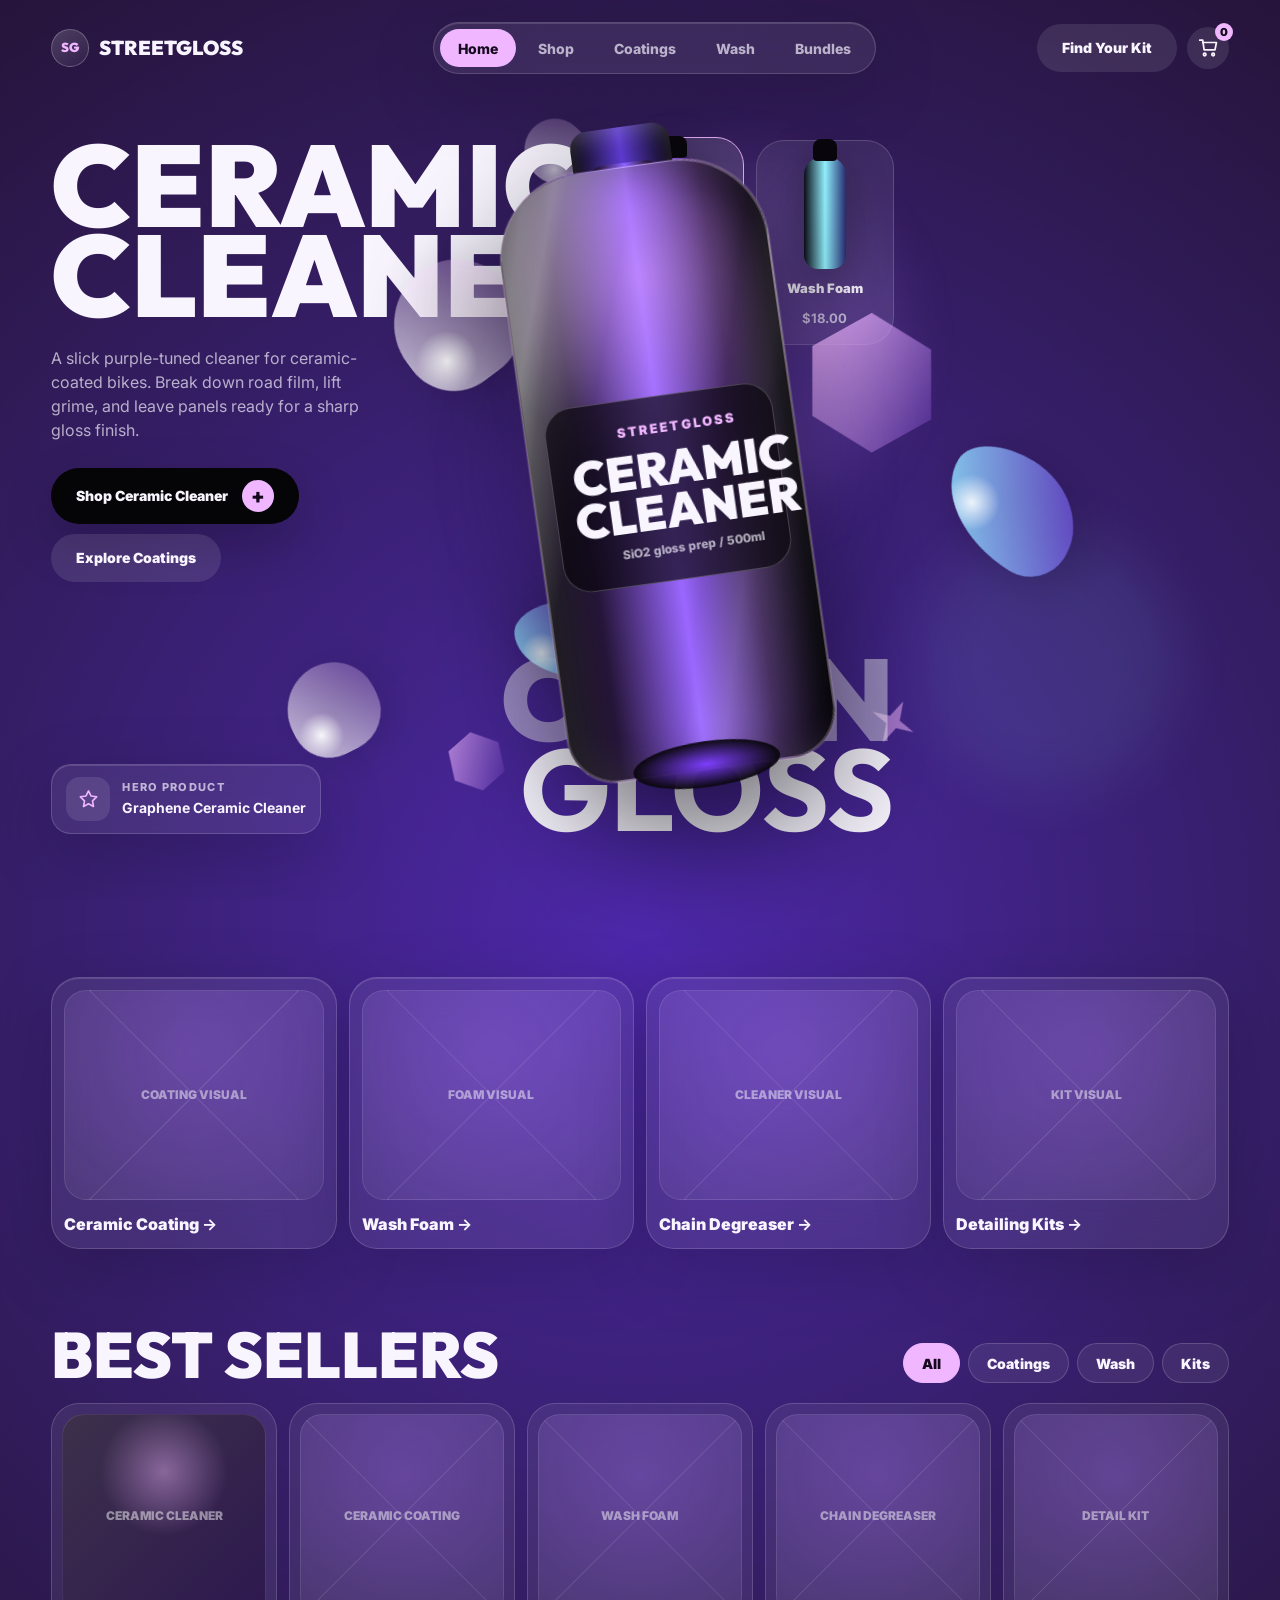
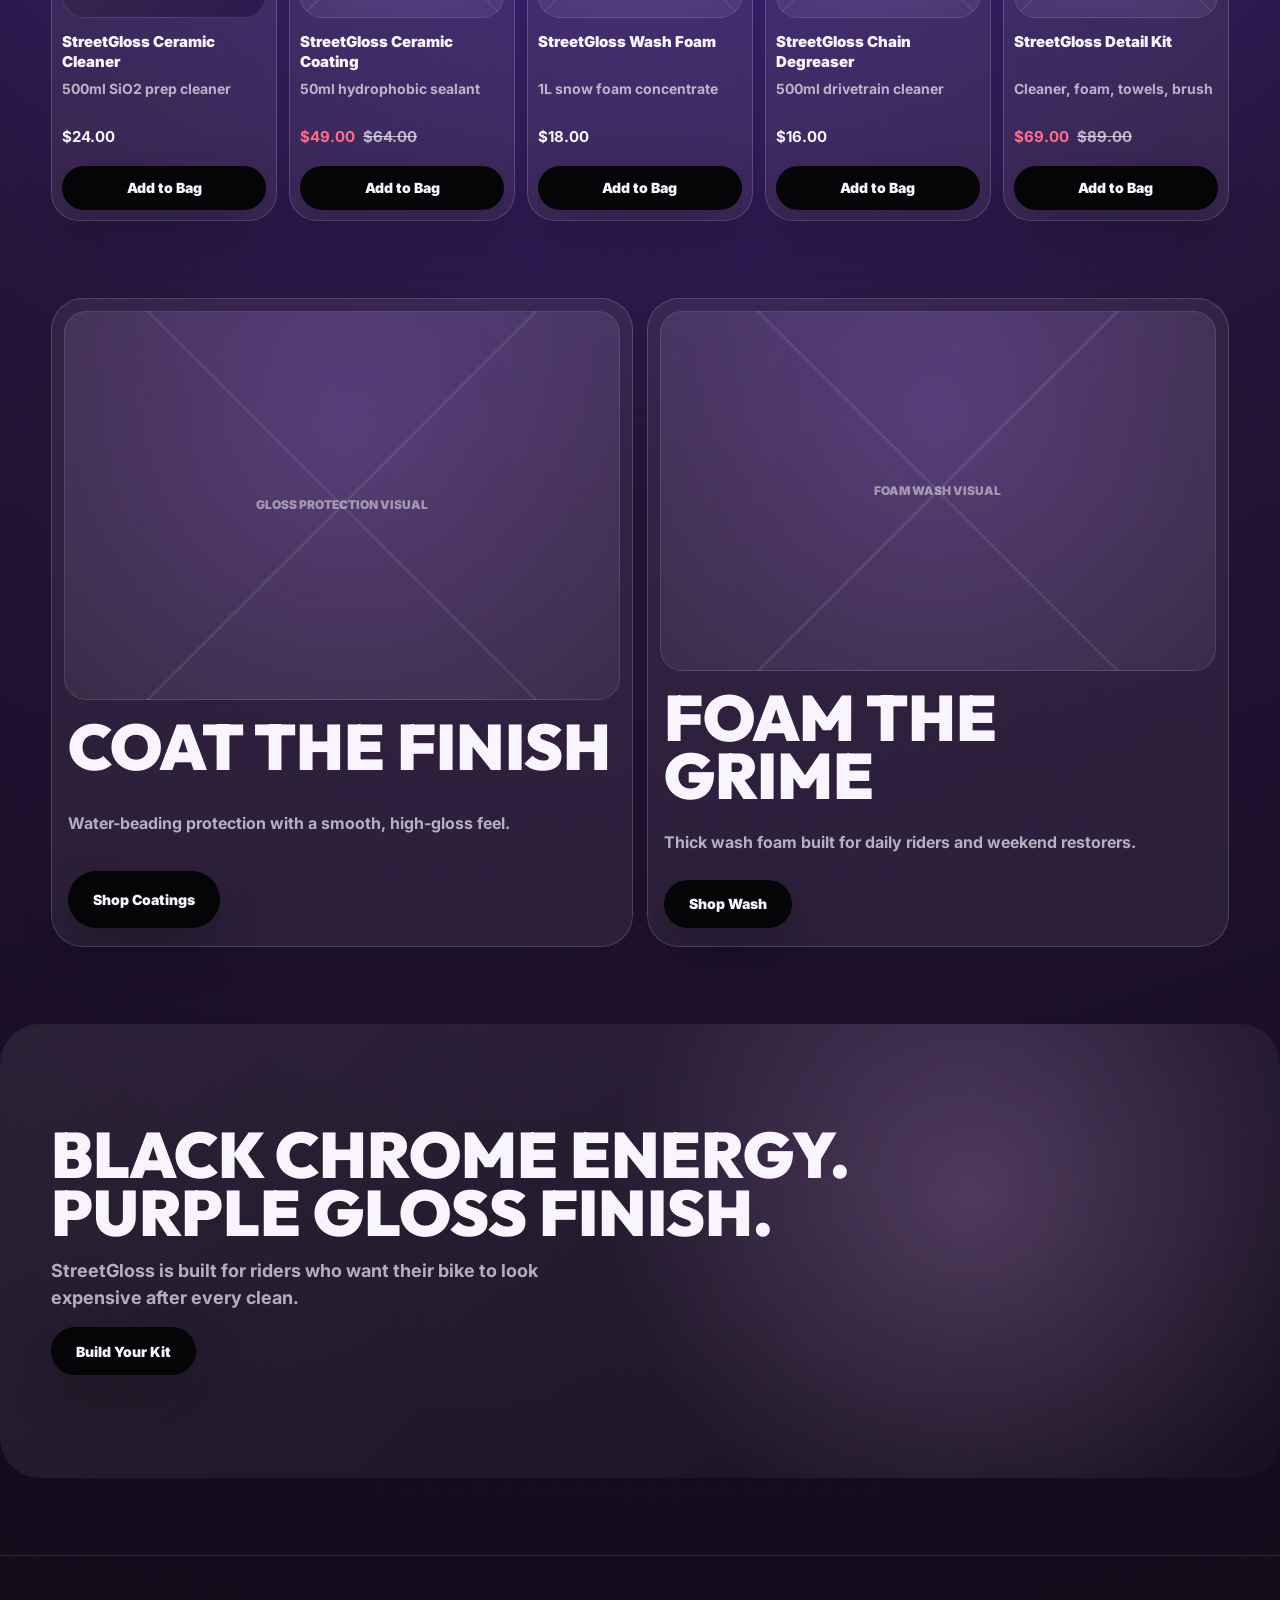
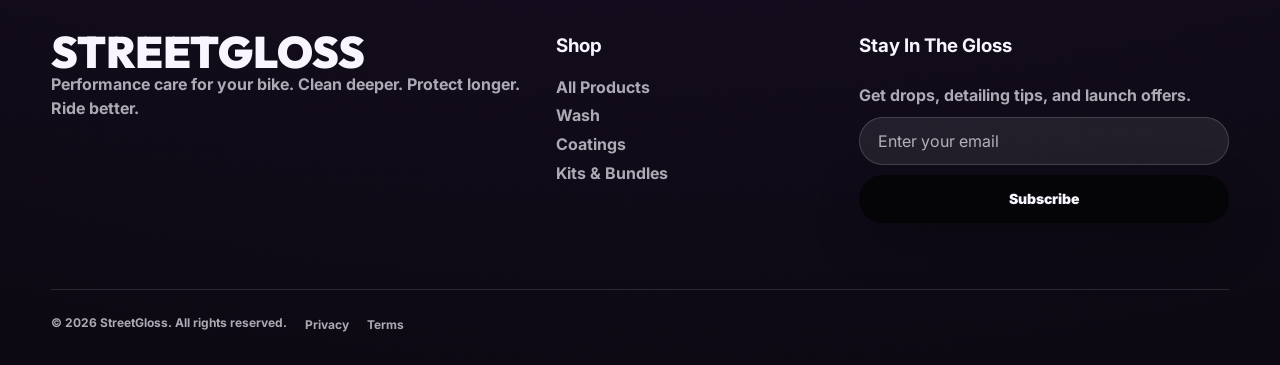
==== index.html @ 3859747c "Initial commit: StreetGloss website" ====
<!doctype html>
<html lang="en">
  <head>
    <meta charset="UTF-8" />
    <meta name="viewport" content="width=device-width, initial-scale=1.0" />
    <title>StreetGloss | Ceramic Cleaner & Bike Care</title>
    <meta
      name="description"
      content="StreetGloss makes ceramic cleaner, wash foam, coatings, degreasers, and detailing kits for riders who want deep clean and lasting gloss."
    />
    <link rel="preconnect" href="https://fonts.googleapis.com" />
    <link rel="preconnect" href="https://fonts.gstatic.com" crossorigin />
    <link
      href="https://fonts.googleapis.com/css2?family=Outfit:wght@600;700;900&family=Inter:wght@400;500;700;800&display=swap"
      rel="stylesheet"
    />
    <link rel="stylesheet" href="styles.css" />
    <script src="https://cdnjs.cloudflare.com/ajax/libs/gsap/3.12.2/gsap.min.js" defer></script>
  </head>
  <body>
    <div id="bubbles-container" aria-hidden="true"></div>

    <header class="site-header">
      <a class="brand" href="#" aria-label="StreetGloss home">
        <span class="brand-mark">SG</span>
        <span>StreetGloss</span>
      </a>
      <button class="icon-button menu-toggle" type="button" aria-label="Open navigation" aria-expanded="false">
        <span></span><span></span>
      </button>
      <nav class="primary-nav glass" aria-label="Primary navigation">
        <a class="active" href="#home">Home</a>
        <a href="#products">Shop</a>
        <a href="#coatings">Coatings</a>
        <a href="#wash">Wash</a>
        <a href="#bundles">Bundles</a>
      </nav>
      <div class="header-actions">
        <button class="button button-secondary header-cta" type="button">Find Your Kit</button>
        <button class="icon-button cart-button" type="button" aria-label="Cart">
          <svg viewBox="0 0 24 24" aria-hidden="true"><path d="M6.2 6h15l-1.6 8.1H7.8L6.2 3.5H3" /><path d="M8.4 20.5a1.4 1.4 0 1 0 0-2.8 1.4 1.4 0 0 0 0 2.8Zm9.2 0a1.4 1.4 0 1 0 0-2.8 1.4 1.4 0 0 0 0 2.8Z" /></svg>
          <span class="cart-count" aria-live="polite">0</span>
        </button>
      </div>
    </header>

    <main>
      <section class="hero" id="home" aria-labelledby="hero-title">
        <div class="ambient ambient-one"></div>
        <div class="ambient ambient-two"></div>

        <div class="particle-layer particle-layer-bg" aria-hidden="true">
          <span class="particle foam p7"></span>
          <span class="particle droplet p8"></span>
          <span class="particle hex p9"></span>
          <span class="particle spark p10"></span>
        </div>

        <div class="hero-content">
          <div class="hero-left">
            <h1 id="hero-title">
              Ceramic<br />
              Cleaner
            </h1>
            <p>
              A slick purple-tuned cleaner for ceramic-coated bikes. Break down road film, lift grime,
              and leave panels ready for a sharp gloss finish.
            </p>
            <div class="hero-actions">
              <a class="button button-primary" href="#products">Shop Ceramic Cleaner <span>+</span></a>
              <a class="button button-secondary" href="#coatings">Explore Coatings</a>
            </div>
            <div class="award-badge glass">
              <div class="award-icon">
                <svg viewBox="0 0 24 24" aria-hidden="true"><path d="M12 3l2.6 5.3 5.9.9-4.3 4.2 1 5.9-5.2-2.8-5.2 2.8 1-5.9-4.3-4.2 5.9-.9L12 3Z" /></svg>
              </div>
              <div>
                <span>Hero Product</span>
                <strong>Graphene Ceramic Cleaner</strong>
              </div>
            </div>
          </div>

          <div class="hero-center" aria-label="Animated StreetGloss ceramic cleaner product">
            <div class="product-orbit">
              <div class="product-glow"></div>
              <div class="hero-product" id="hero-product">
                <div class="bottle-cap"></div>
                <div class="bottle-neck"></div>
                <div class="bottle-body">
                  <div class="bottle-shine"></div>
                  <div class="bottle-label">
                    <span>StreetGloss</span>
                    <strong>Ceramic<br />Cleaner</strong>
                    <em>SiO2 gloss prep / 500ml</em>
                  </div>
                </div>
                <div class="bottle-base"></div>
              </div>
            </div>
          </div>

          <div class="particle-layer particle-layer-fg" aria-hidden="true">
            <span class="particle foam p1"></span>
            <span class="particle droplet p2"></span>
            <span class="particle hex p3"></span>
            <span class="particle spark p4"></span>
            <span class="particle foam p5"></span>
            <span class="particle droplet p6"></span>
          </div>

          <aside class="hero-right">
            <div class="variant-panel">
              <button class="variant-card active" type="button" data-theme="ceramic">
                <span class="mini-bottle purple"></span>
                <span>Ceramic Cleaner</span>
                <strong>$24.00</strong>
              </button>
              <button class="variant-card" type="button" data-theme="foam">
                <span class="mini-bottle silver"></span>
                <span>Wash Foam</span>
                <strong>$18.00</strong>
              </button>
            </div>
            <div class="side-title">
              <span>Clean</span>
              <strong>Gloss</strong>
            </div>
          </aside>
        </div>
      </section>

      <section class="category-strip" aria-label="Product categories">
        <a class="category-item glass" href="#coatings">
          <span class="image-slot">Coating Visual</span>
          <span>Ceramic Coating <b>→</b></span>
        </a>
        <a class="category-item glass" href="#wash">
          <span class="image-slot">Foam Visual</span>
          <span>Wash Foam <b>→</b></span>
        </a>
        <a class="category-item glass" href="#cleaners">
          <span class="image-slot">Cleaner Visual</span>
          <span>Chain Degreaser <b>→</b></span>
        </a>
        <a class="category-item glass" href="#bundles">
          <span class="image-slot">Kit Visual</span>
          <span>Detailing Kits <b>→</b></span>
        </a>
      </section>

      <section class="product-section" id="products" aria-labelledby="best-sellers-title">
        <div class="section-heading">
          <h2 id="best-sellers-title">Best Sellers</h2>
          <div class="filter-chips" aria-label="Product filters">
            <button class="chip is-active" type="button" data-filter="all">All</button>
            <button class="chip" type="button" data-filter="coating">Coatings</button>
            <button class="chip" type="button" data-filter="wash">Wash</button>
            <button class="chip" type="button" data-filter="kit">Kits</button>
          </div>
        </div>

        <div class="product-grid">
          <article class="product-card" data-category="coating" data-name="StreetGloss Ceramic Cleaner">
            <div class="product-visual purple-product"><span>Ceramic Cleaner</span></div>
            <h3>StreetGloss Ceramic Cleaner</h3>
            <p>500ml SiO2 prep cleaner</p>
            <strong>$24.00</strong>
            <button class="button button-primary add-cart" type="button">Add to Bag</button>
          </article>
          <article class="product-card" data-category="coating" data-name="StreetGloss Ceramic Coating">
            <div class="product-visual"><span>Ceramic Coating</span></div>
            <h3>StreetGloss Ceramic Coating</h3>
            <p>50ml hydrophobic sealant</p>
            <strong><span class="sale">$49.00</span> <del>$64.00</del></strong>
            <button class="button button-primary add-cart" type="button">Add to Bag</button>
          </article>
          <article class="product-card" data-category="wash" data-name="StreetGloss Wash Foam">
            <div class="product-visual"><span>Wash Foam</span></div>
            <h3>StreetGloss Wash Foam</h3>
            <p>1L snow foam concentrate</p>
            <strong>$18.00</strong>
            <button class="button button-primary add-cart" type="button">Add to Bag</button>
          </article>
          <article class="product-card" data-category="wash" data-name="StreetGloss Chain Degreaser">
            <div class="product-visual"><span>Chain Degreaser</span></div>
            <h3>StreetGloss Chain Degreaser</h3>
            <p>500ml drivetrain cleaner</p>
            <strong>$16.00</strong>
            <button class="button button-primary add-cart" type="button">Add to Bag</button>
          </article>
          <article class="product-card" data-category="kit" data-name="StreetGloss Detail Kit">
            <div class="product-visual"><span>Detail Kit</span></div>
            <h3>StreetGloss Detail Kit</h3>
            <p>Cleaner, foam, towels, brush</p>
            <strong><span class="sale">$69.00</span> <del>$89.00</del></strong>
            <button class="button button-primary add-cart" type="button">Add to Bag</button>
          </article>
        </div>
      </section>

      <section class="campaign-grid" aria-label="Featured products">
        <article class="campaign-tile" id="coatings">
          <div class="campaign-media"><span>Gloss Protection Visual</span></div>
          <div class="campaign-copy">
            <h2>Coat The Finish</h2>
            <p>Water-beading protection with a smooth, high-gloss feel.</p>
            <a class="button button-primary" href="#products">Shop Coatings</a>
          </div>
        </article>
        <article class="campaign-tile" id="wash">
          <div class="campaign-media"><span>Foam Wash Visual</span></div>
          <div class="campaign-copy">
            <h2>Foam The Grime</h2>
            <p>Thick wash foam built for daily riders and weekend restorers.</p>
            <a class="button button-primary" href="#products">Shop Wash</a>
          </div>
        </article>
      </section>

      <section class="wide-story" id="bundles">
        <h2>Black chrome energy. Purple gloss finish.</h2>
        <p>StreetGloss is built for riders who want their bike to look expensive after every clean.</p>
        <a class="button button-primary" href="#products">Build Your Kit</a>
      </section>
    </main>

    <footer class="site-footer">
      <div>
        <h2>StreetGloss</h2>
        <p>Performance care for your bike. Clean deeper. Protect longer. Ride better.</p>
      </div>
      <div>
        <h3>Shop</h3>
        <a href="#products">All Products</a>
        <a href="#wash">Wash</a>
        <a href="#coatings">Coatings</a>
        <a href="#bundles">Kits & Bundles</a>
      </div>
      <form class="newsletter">
        <h3>Stay In The Gloss</h3>
        <p>Get drops, detailing tips, and launch offers.</p>
        <label>
          <span class="sr-only">Email address</span>
          <input type="email" placeholder="Enter your email" required />
        </label>
        <button class="button button-primary" type="submit">Subscribe</button>
        <p class="form-note" aria-live="polite"></p>
      </form>
      <div class="legal">
        <span>© 2026 StreetGloss. All rights reserved.</span>
        <a href="#">Privacy</a>
        <a href="#">Terms</a>
      </div>
    </footer>

    <div class="toast" role="status" aria-live="polite"></div>
    <script src="script.js"></script>
  </body>
</html>
---- styles.css ----
:root {
  --ink: #f8f5ff;
  --canvas: #100d18;
  --canvas-2: #171121;
  --soft-cloud: rgba(255, 255, 255, 0.08);
  --glass-bg: rgba(255, 255, 255, 0.075);
  --glass-border: rgba(255, 255, 255, 0.16);
  --muted: rgba(248, 245, 255, 0.68);
  --line: rgba(255, 255, 255, 0.12);
  --purple: #b884ff;
  --purple-2: #7c3cff;
  --pink: #f0b6ff;
  --cyan: #92f2ff;
  --sale: #ff6d8b;
  --success: #72f2b4;
  --bg-inner: #5f2fd6;
  --bg-mid: #251337;
  --bg-outer: #0c0912;
  --gutter: clamp(18px, 4vw, 64px);
  --section: clamp(44px, 6vw, 86px);
  --display: "Outfit", "Arial Narrow", sans-serif;
  --ui: "Inter", "Helvetica Neue", Arial, sans-serif;
  --max-width: 1440px;
}

* {
  box-sizing: border-box;
}

html {
  overflow-x: hidden;
  scroll-behavior: smooth;
  background: var(--canvas);
}

body {
  min-height: 100vh;
  margin: 0;
  overflow-x: hidden;
  background:
    radial-gradient(circle at 50% 26%, color-mix(in srgb, var(--bg-inner) 78%, white 0%) 0%, var(--bg-mid) 43%, var(--bg-outer) 100%),
    var(--canvas);
  color: var(--ink);
  font-family: var(--ui);
  font-size: 16px;
  line-height: 1.5;
  letter-spacing: 0;
  transition: background 1.2s cubic-bezier(0.4, 0, 0.2, 1);
}

body.foam-theme {
  --bg-inner: #6559ff;
  --bg-mid: #1b2450;
  --bg-outer: #080b16;
  --purple: #92f2ff;
  --purple-2: #4c7dff;
  --pink: #c8d7ff;
}

body.nav-open {
  overflow: hidden;
}

a {
  color: inherit;
  text-decoration: none;
}

button,
input {
  font: inherit;
}

button {
  border: 0;
  cursor: pointer;
}

.glass {
  border: 1px solid var(--glass-border);
  background: var(--glass-bg);
  box-shadow: inset 0 1px 0 rgba(255, 255, 255, 0.13), 0 20px 70px rgba(0, 0, 0, 0.18);
  backdrop-filter: blur(20px);
}

#bubbles-container {
  position: fixed;
  inset: 0;
  z-index: 0;
  overflow: hidden;
  pointer-events: none;
}

.bubble {
  position: absolute;
  bottom: -60px;
  width: 14px;
  height: 14px;
  border: 1px solid rgba(255, 255, 255, 0.32);
  border-radius: 999px;
  background: radial-gradient(circle at 30% 25%, rgba(255, 255, 255, 0.9), rgba(255, 255, 255, 0.08) 38%, rgba(184, 132, 255, 0.05) 100%);
  opacity: 0;
  animation: float-up linear forwards;
}

@keyframes float-up {
  0% {
    opacity: 0;
    transform: translateY(0) translateX(0) rotate(0deg);
  }
  10%,
  86% {
    opacity: 0.5;
  }
  100% {
    opacity: 0;
    transform: translateY(-112vh) translateX(34px) rotate(360deg);
  }
}

.site-header {
  position: fixed;
  top: 0;
  left: 0;
  right: 0;
  z-index: 80;
  display: grid;
  grid-template-columns: 220px 1fr auto;
  align-items: center;
  gap: 16px;
  padding: 22px var(--gutter);
}

.brand {
  display: inline-flex;
  align-items: center;
  gap: 10px;
  width: fit-content;
  font-family: var(--display);
  font-size: 20px;
  font-weight: 900;
  text-transform: uppercase;
}

.brand-mark {
  display: grid;
  place-items: center;
  width: 38px;
  height: 38px;
  border: 1px solid rgba(255, 255, 255, 0.24);
  border-radius: 999px;
  background: linear-gradient(145deg, rgba(255, 255, 255, 0.18), rgba(255, 255, 255, 0.04));
  color: var(--pink);
  font-size: 13px;
}

.primary-nav {
  justify-self: center;
  display: flex;
  gap: 4px;
  padding: 6px;
  border-radius: 999px;
}

.primary-nav a {
  display: inline-flex;
  align-items: center;
  min-height: 38px;
  padding: 0 18px;
  border-radius: 999px;
  color: var(--muted);
  font-size: 14px;
  font-weight: 800;
  transition: background 160ms ease, color 160ms ease;
}

.primary-nav a:hover,
.primary-nav a.active {
  background: var(--pink);
  color: #15091d;
}

.header-actions {
  display: flex;
  align-items: center;
  justify-content: end;
  gap: 10px;
}

.icon-button {
  position: relative;
  display: inline-grid;
  place-items: center;
  width: 42px;
  height: 42px;
  border-radius: 999px;
  background: rgba(255, 255, 255, 0.1);
  color: var(--ink);
}

.icon-button svg {
  width: 22px;
  height: 22px;
  fill: none;
  stroke: currentColor;
  stroke-linecap: round;
  stroke-linejoin: round;
  stroke-width: 1.9;
}

.menu-toggle {
  display: none;
}

.menu-toggle span {
  position: absolute;
  width: 18px;
  height: 2px;
  background: currentColor;
}

.menu-toggle span:first-child {
  transform: translateY(-4px);
}

.menu-toggle span:last-child {
  transform: translateY(4px);
}

.cart-count {
  position: absolute;
  top: -4px;
  right: -4px;
  display: grid;
  place-items: center;
  min-width: 18px;
  height: 18px;
  padding: 0 5px;
  border-radius: 999px;
  background: var(--pink);
  color: #120918;
  font-size: 11px;
  font-weight: 900;
}

main {
  position: relative;
  z-index: 1;
}

.hero {
  position: relative;
  min-height: 100svh;
  overflow: hidden;
  padding: 96px var(--gutter) 32px;
}

.ambient {
  position: absolute;
  border-radius: 999px;
  filter: blur(30px);
  opacity: 0.5;
  pointer-events: none;
}

.ambient-one {
  top: 18%;
  left: 42%;
  width: 360px;
  height: 360px;
  background: rgba(184, 132, 255, 0.36);
}

.ambient-two {
  right: 8%;
  bottom: 12%;
  width: 260px;
  height: 260px;
  background: rgba(146, 242, 255, 0.16);
}

.hero-content {
  position: relative;
  display: grid;
  grid-template-columns: minmax(260px, 0.92fr) minmax(320px, 1.3fr) minmax(260px, 0.85fr);
  align-items: stretch;
  gap: 20px;
  max-width: var(--max-width);
  height: calc(100svh - 128px);
  min-height: 660px;
  margin: 0 auto;
}

.hero-left,
.hero-right {
  position: relative;
  z-index: 20;
  display: flex;
  flex-direction: column;
  padding: 44px 0 34px;
}

.hero-left {
  justify-content: center;
  gap: 26px;
}

.hero-left h1,
.side-title {
  margin: 0;
  font-family: var(--display);
  font-size: clamp(74px, 9vw, 154px);
  font-weight: 900;
  line-height: 0.78;
  letter-spacing: 0;
  text-transform: uppercase;
}

.hero-left p {
  max-width: 420px;
  margin: 0;
  color: var(--muted);
  font-size: clamp(16px, 1.2vw, 19px);
}

.hero-actions {
  display: flex;
  flex-wrap: wrap;
  gap: 10px;
}

.button {
  display: inline-flex;
  align-items: center;
  justify-content: center;
  min-height: 48px;
  padding: 12px 25px;
  border-radius: 999px;
  font-size: 14px;
  font-weight: 900;
  line-height: 1.1;
  transition: transform 160ms ease, background 160ms ease, color 160ms ease;
}

.button span {
  display: grid;
  place-items: center;
  width: 32px;
  height: 32px;
  margin-left: 14px;
  border-radius: 50%;
  background: var(--pink);
  color: #14091b;
  font-size: 20px;
}

.button:active {
  transform: scale(0.96);
}

.button-primary {
  background: #050407;
  color: var(--ink);
  box-shadow: 0 20px 50px rgba(0, 0, 0, 0.22);
}

.button-secondary {
  background: rgba(255, 255, 255, 0.1);
  color: var(--ink);
}

.button-primary:hover,
.button-secondary:hover {
  transform: translateY(-2px);
}

.award-badge {
  display: flex;
  align-items: center;
  gap: 12px;
  width: fit-content;
  margin-top: auto;
  padding: 12px 14px;
  border-radius: 20px;
}

.award-icon {
  display: grid;
  place-items: center;
  width: 44px;
  height: 44px;
  border-radius: 14px;
  background: rgba(255, 255, 255, 0.1);
  color: var(--pink);
}

.award-icon svg {
  width: 23px;
  height: 23px;
  fill: none;
  stroke: currentColor;
  stroke-linejoin: round;
  stroke-width: 1.7;
}

.award-badge span {
  display: block;
  color: var(--muted);
  font-size: 11px;
  font-weight: 800;
  letter-spacing: 0.12em;
  text-transform: uppercase;
}

.award-badge strong {
  font-size: 14px;
}

.hero-center {
  position: fixed;
  inset: 0;
  z-index: 42;
  display: grid;
  place-items: center;
  pointer-events: none;
  opacity: 1;
  animation: product-float 6s ease-in-out infinite;
}

@keyframes center-fade {
  from {
    opacity: 0;
    transform: translateY(22px) scale(0.96);
  }
  to {
    opacity: 1;
    transform: none;
  }
}

@keyframes product-float {
  0%,
  100% {
    translate: 0 0;
  }
  50% {
    translate: 0 -18px;
  }
}

.product-orbit {
  position: fixed;
  top: 52vh;
  left: 52vw;
  display: grid;
  place-items: center;
  width: min(42vw, 560px);
  min-width: 340px;
  aspect-ratio: 1;
  perspective: 1200px;
  transform: translate(-50%, -50%);
}

.product-glow {
  position: absolute;
  width: 72%;
  height: 72%;
  border-radius: 50%;
  background: radial-gradient(circle, rgba(240, 182, 255, 0.55), rgba(124, 60, 255, 0.18) 45%, transparent 72%);
  filter: blur(24px);
  animation: pulse-glow 3.8s ease-in-out infinite;
}

@keyframes pulse-glow {
  50% {
    transform: scale(1.08);
    opacity: 0.82;
  }
}

.hero-product {
  position: relative;
  width: min(270px, 46vw);
  height: min(610px, 74vh);
  min-height: 470px;
  border: 1px solid rgba(255, 255, 255, 0.26);
  border-radius: 88px 88px 48px 48px;
  background:
    linear-gradient(105deg, rgba(255, 255, 255, 0.26) 0 8%, transparent 18% 62%, rgba(255, 255, 255, 0.14) 72%, transparent 100%),
    radial-gradient(circle at 52% 18%, rgba(240, 182, 255, 0.4), transparent 34%),
    linear-gradient(90deg, #0c0810, #241437 18%, #9a67ff 50%, #351c52 78%, #08060d);
  transform-style: preserve-3d;
  transform: rotateZ(-8deg) rotateY(0deg) rotateX(0deg);
  filter: drop-shadow(0 50px 60px rgba(0, 0, 0, 0.56));
  box-shadow: inset 22px 0 38px rgba(255, 255, 255, 0.1), inset -24px 0 42px rgba(0, 0, 0, 0.44), 0 0 0 1px rgba(240, 182, 255, 0.16);
  will-change: transform, filter;
}

.bottle-cap {
  position: absolute;
  top: -40px;
  left: 50%;
  width: 100px;
  height: 54px;
  border-radius: 18px 18px 10px 10px;
  background: linear-gradient(90deg, #09070d, #5d3bd0 50%, #09070d);
  transform: translateX(-50%);
  box-shadow: inset 0 8px 18px rgba(255, 255, 255, 0.16);
}

.bottle-neck {
  position: absolute;
  top: -4px;
  left: 50%;
  width: 88px;
  height: 72px;
  border-radius: 26px 26px 12px 12px;
  background: linear-gradient(90deg, #0b0710, #21122f 20%, #8b62ff 52%, #241331 80%, #07060a);
  transform: translateX(-50%);
}

.bottle-body {
  position: absolute;
  inset: 0;
  overflow: hidden;
  border: 1px solid rgba(255, 255, 255, 0.26);
  border-radius: inherit;
  background:
    linear-gradient(105deg, rgba(255, 255, 255, 0.22) 0 8%, transparent 18% 62%, rgba(255, 255, 255, 0.14) 72%, transparent 100%),
    radial-gradient(circle at 52% 18%, rgba(240, 182, 255, 0.38), transparent 34%),
    linear-gradient(90deg, #0c0810, #241437 18%, #9a67ff 50%, #351c52 78%, #08060d);
  box-shadow: inset 22px 0 38px rgba(255, 255, 255, 0.1), inset -24px 0 42px rgba(0, 0, 0, 0.44), 0 0 0 1px rgba(240, 182, 255, 0.16);
}

.bottle-shine {
  position: absolute;
  top: -12%;
  left: -42%;
  width: 58%;
  height: 126%;
  background: linear-gradient(90deg, transparent, rgba(255, 255, 255, 0.35), transparent);
  transform: rotate(18deg);
  animation: shine 5.6s ease-in-out infinite;
}

@keyframes shine {
  0%,
  42% {
    transform: translateX(-90%) rotate(18deg);
  }
  68%,
  100% {
    transform: translateX(360%) rotate(18deg);
  }
}

.bottle-label {
  position: absolute;
  left: 18px;
  right: 18px;
  top: 38%;
  display: grid;
  gap: 8px;
  padding: 22px 18px;
  border: 1px solid rgba(255, 255, 255, 0.22);
  border-radius: 28px;
  background: rgba(8, 6, 12, 0.66);
  text-align: center;
  backdrop-filter: blur(16px);
}

.bottle-label span {
  color: var(--pink);
  font-size: 13px;
  font-weight: 900;
  letter-spacing: 0.16em;
  text-transform: uppercase;
}

.bottle-label strong {
  font-family: var(--display);
  font-size: clamp(32px, 4.4vw, 48px);
  font-weight: 900;
  line-height: 0.9;
  text-transform: uppercase;
}

.bottle-label em {
  color: var(--muted);
  font-size: 12px;
  font-style: normal;
  font-weight: 800;
}

.bottle-base {
  position: absolute;
  bottom: -18px;
  left: 50%;
  width: 148px;
  height: 46px;
  border-radius: 50%;
  background: radial-gradient(ellipse at center, #7c3cff, #0b0710 68%);
  transform: translateX(-50%);
  opacity: 0.95;
}

.particle-layer {
  position: absolute;
  inset: 0;
  pointer-events: none;
  transition: transform 0.1s ease-out;
}

.particle-layer-bg {
  z-index: 4;
}

.particle-layer-fg {
  z-index: 34;
}

.particle {
  position: absolute;
  display: block;
  filter: drop-shadow(0 15px 24px rgba(0, 0, 0, 0.28));
  will-change: transform;
}

.foam {
  width: 86px;
  height: 86px;
  border-radius: 44% 56% 52% 48%;
  background:
    radial-gradient(circle at 30% 26%, rgba(255, 255, 255, 0.9), transparent 24%),
    linear-gradient(145deg, rgba(255, 255, 255, 0.72), rgba(240, 182, 255, 0.22));
}

.droplet {
  width: 62px;
  height: 86px;
  border-radius: 64% 36% 62% 38% / 72% 46% 54% 28%;
  background:
    radial-gradient(circle at 36% 24%, rgba(255, 255, 255, 0.86), transparent 22%),
    linear-gradient(145deg, rgba(146, 242, 255, 0.9), rgba(124, 60, 255, 0.54));
  transform: rotate(18deg);
}

.hex {
  width: 92px;
  height: 82px;
  clip-path: polygon(25% 0, 75% 0, 100% 50%, 75% 100%, 25% 100%, 0 50%);
  background: linear-gradient(145deg, rgba(240, 182, 255, 0.92), rgba(124, 60, 255, 0.24));
}

.spark {
  width: 86px;
  height: 86px;
  background: var(--pink);
  clip-path: polygon(50% 0, 59% 38%, 100% 50%, 59% 62%, 50% 100%, 41% 62%, 0 50%, 41% 38%);
}

.p1 { top: 23%; left: 30%; width: 126px; height: 126px; }
.p2 { top: 60%; left: 41%; width: 78px; height: 105px; }
.p3 { top: 29%; left: 63%; width: 136px; height: 122px; }
.p4 { top: 15%; left: 50%; width: 74px; height: 74px; }
.p5 { top: 74%; left: 20%; width: 92px; height: 92px; }
.p6 { top: 46%; left: 77%; width: 106px; height: 142px; }
.p7 { top: 14%; left: 41%; width: 62px; height: 62px; opacity: 0.72; }
.p8 { top: 52%; left: 56%; width: 48px; height: 64px; opacity: 0.62; }
.p9 { top: 80%; left: 35%; width: 58px; height: 52px; opacity: 0.72; }
.p10 { top: 76%; left: 68%; width: 46px; height: 46px; opacity: 0.55; }

.hero-right {
  align-items: flex-end;
  justify-content: space-between;
  text-align: right;
}

.variant-panel {
  display: flex;
  gap: 12px;
  pointer-events: auto;
}

.variant-card {
  display: grid;
  justify-items: center;
  gap: 10px;
  width: 138px;
  padding: 16px 12px;
  border: 1px solid var(--glass-border);
  border-radius: 28px;
  background: rgba(255, 255, 255, 0.075);
  color: var(--ink);
  text-align: center;
  backdrop-filter: blur(16px);
  transition: border 180ms ease, background 180ms ease, transform 180ms ease;
}

.variant-card:hover,
.variant-card.active {
  border-color: var(--pink);
  background: rgba(255, 255, 255, 0.12);
  transform: translateY(-3px);
}

.variant-card span:not(.mini-bottle) {
  font-size: 13px;
  font-weight: 900;
}

.variant-card strong {
  color: var(--muted);
  font-size: 13px;
}

.mini-bottle {
  position: relative;
  display: block;
  width: 42px;
  height: 112px;
  border-radius: 18px 18px 14px 14px;
  background: linear-gradient(90deg, #0d0712, #7c3cff, #120a18);
  filter: drop-shadow(0 16px 20px rgba(0, 0, 0, 0.34));
}

.mini-bottle::before {
  position: absolute;
  top: -18px;
  left: 9px;
  width: 24px;
  height: 22px;
  border-radius: 8px 8px 4px 4px;
  background: #09070d;
  content: "";
}

.mini-bottle.silver {
  background: linear-gradient(90deg, #0a0d18, #92f2ff, #242b72);
}

.side-title span,
.side-title strong {
  display: block;
}

.side-title span {
  color: rgba(255, 255, 255, 0.46);
}

.side-title strong {
  color: var(--ink);
}

.category-strip,
.product-section,
.campaign-grid,
.wide-story,
.site-footer {
  max-width: var(--max-width);
  margin: 0 auto;
  padding-right: var(--gutter);
  padding-left: var(--gutter);
}

.category-strip {
  display: grid;
  grid-template-columns: repeat(4, minmax(0, 1fr));
  gap: 12px;
  padding-top: var(--section);
}

.category-item {
  display: grid;
  gap: 12px;
  padding: 12px;
  border-radius: 28px;
  color: var(--ink);
  font-weight: 900;
}

.image-slot,
.product-visual,
.campaign-media {
  display: grid;
  place-items: center;
  min-height: 210px;
  border: 1px solid rgba(255, 255, 255, 0.1);
  border-radius: 22px;
  background:
    linear-gradient(135deg, transparent 49.7%, rgba(255, 255, 255, 0.12) 50%, transparent 50.3%),
    linear-gradient(45deg, transparent 49.7%, rgba(255, 255, 255, 0.1) 50%, transparent 50.3%),
    radial-gradient(circle at 50% 30%, rgba(184, 132, 255, 0.28), rgba(255, 255, 255, 0.055));
  color: rgba(255, 255, 255, 0.48);
  font-size: 12px;
  font-weight: 900;
  text-transform: uppercase;
}

.product-section,
.campaign-grid,
.wide-story {
  padding-top: var(--section);
}

.section-heading {
  display: flex;
  align-items: end;
  justify-content: space-between;
  gap: 18px;
  margin-bottom: 20px;
}

h2 {
  margin: 0;
  font-family: var(--display);
  font-size: clamp(34px, 5vw, 68px);
  font-weight: 900;
  line-height: 0.9;
  text-transform: uppercase;
}

.filter-chips {
  display: flex;
  flex-wrap: wrap;
  justify-content: flex-end;
  gap: 8px;
}

.chip {
  min-height: 40px;
  padding: 8px 18px;
  border: 1px solid var(--glass-border);
  border-radius: 999px;
  background: rgba(255, 255, 255, 0.07);
  color: var(--ink);
  font-size: 14px;
  font-weight: 900;
}

.chip.is-active {
  border-color: var(--pink);
  background: var(--pink);
  color: #16091d;
}

.product-grid {
  display: grid;
  grid-template-columns: repeat(5, minmax(0, 1fr));
  gap: 12px;
}

.product-card {
  min-width: 0;
  padding: 10px;
  border: 1px solid var(--glass-border);
  border-radius: 28px;
  background: rgba(255, 255, 255, 0.07);
}

.product-visual {
  min-height: auto;
  aspect-ratio: 1;
  margin-bottom: 14px;
  border-radius: 22px;
}

.purple-product {
  background:
    radial-gradient(circle at 50% 28%, rgba(240, 182, 255, 0.44), transparent 36%),
    linear-gradient(135deg, rgba(255, 255, 255, 0.12), rgba(124, 60, 255, 0.14)),
    #211332;
}

.product-card h3,
.product-card p {
  margin: 0;
}

.product-card h3 {
  min-height: 46px;
  font-size: 15px;
  font-weight: 900;
  line-height: 1.35;
}

.product-card p {
  min-height: 42px;
  color: var(--muted);
  font-size: 14px;
  font-weight: 700;
}

.product-card strong {
  display: block;
  min-height: 28px;
  margin: 6px 0 12px;
  font-size: 15px;
}

del {
  margin-left: 4px;
  color: var(--muted);
  font-weight: 700;
}

.sale {
  color: var(--sale);
}

.add-cart {
  width: 100%;
  min-height: 44px;
  padding-inline: 14px;
}

.campaign-grid {
  display: grid;
  grid-template-columns: repeat(2, minmax(0, 1fr));
  gap: 14px;
}

.campaign-tile {
  display: grid;
  gap: 16px;
  padding: 12px;
  border: 1px solid var(--glass-border);
  border-radius: 32px;
  background: rgba(255, 255, 255, 0.065);
}

.campaign-media {
  min-height: 360px;
}

.campaign-copy {
  display: grid;
  justify-items: start;
  gap: 10px;
  padding: 2px 4px 6px;
}

.campaign-copy p,
.wide-story p,
.site-footer p,
.site-footer a {
  color: var(--muted);
  font-weight: 700;
}

.wide-story {
  display: grid;
  justify-items: start;
  gap: 16px;
  margin-top: var(--section);
  margin-bottom: var(--section);
  padding-top: clamp(56px, 8vw, 108px);
  padding-bottom: clamp(56px, 8vw, 108px);
  border-radius: 40px;
  background:
    radial-gradient(circle at 76% 38%, rgba(240, 182, 255, 0.22), transparent 36%),
    linear-gradient(135deg, rgba(255, 255, 255, 0.08), rgba(255, 255, 255, 0.025));
}

.wide-story h2 {
  max-width: 860px;
}

.wide-story p {
  max-width: 560px;
  margin: 0;
  font-size: 18px;
}

.site-footer {
  display: grid;
  grid-template-columns: 1.4fr 0.8fr 1.1fr;
  gap: 34px;
  padding-top: var(--section);
  padding-bottom: 30px;
  border-top: 1px solid var(--line);
}

.site-footer h2,
.site-footer h3,
.site-footer p {
  margin: 0;
}

.site-footer h2 {
  font-family: var(--display);
  font-size: 44px;
  line-height: 0.9;
  text-transform: uppercase;
}

.site-footer h3 {
  margin-bottom: 12px;
}

.site-footer a {
  display: block;
  line-height: 1.8;
}

.newsletter {
  display: grid;
  align-content: start;
  gap: 10px;
}

.newsletter input {
  width: 100%;
  min-height: 48px;
  padding: 0 18px;
  border: 1px solid var(--glass-border);
  border-radius: 999px;
  outline: 0;
  background: rgba(255, 255, 255, 0.08);
  color: var(--ink);
}

.newsletter input::placeholder {
  color: var(--muted);
}

.form-note {
  min-height: 22px;
  color: var(--success) !important;
}

.legal {
  grid-column: 1 / -1;
  display: flex;
  flex-wrap: wrap;
  gap: 18px;
  padding-top: 24px;
  border-top: 1px solid var(--line);
  color: var(--muted);
  font-size: 12px;
  font-weight: 700;
}

.toast {
  position: fixed;
  right: 20px;
  bottom: 20px;
  z-index: 90;
  max-width: min(360px, calc(100vw - 40px));
  padding: 14px 18px;
  border-radius: 999px;
  background: var(--pink);
  color: #120918;
  font-size: 14px;
  font-weight: 900;
  opacity: 0;
  transform: translateY(16px);
  transition: opacity 180ms ease, transform 180ms ease;
  pointer-events: none;
}

.toast.is-visible {
  opacity: 1;
  transform: translateY(0);
}

.sr-only {
  position: absolute;
  width: 1px;
  height: 1px;
  padding: 0;
  margin: -1px;
  overflow: hidden;
  clip: rect(0, 0, 0, 0);
  white-space: nowrap;
  border: 0;
}

.button:focus-visible,
.chip:focus-visible,
.icon-button:focus-visible,
a:focus-visible,
input:focus-visible {
  outline: 2px solid var(--pink);
  outline-offset: 3px;
}

@media (max-width: 1180px) {
  .site-header {
    grid-template-columns: auto 1fr auto;
  }

  .menu-toggle {
    display: inline-grid;
    order: -1;
    margin-right: 8px;
  }

  .primary-nav {
    position: fixed;
    inset: 82px auto 0 0;
    z-index: 88;
    display: flex;
    width: min(420px, 88vw);
    flex-direction: column;
    justify-content: flex-start;
    gap: 4px;
    padding: 22px;
    border-radius: 0 28px 28px 0;
    transform: translateX(-110%);
    transition: transform 180ms ease;
  }

  body.nav-open .primary-nav {
    transform: translateX(0);
  }

  .primary-nav a {
    min-height: 54px;
    font-size: 22px;
  }

  .hero-content {
    grid-template-columns: 1fr 1fr;
    min-height: 760px;
  }

  .hero-center {
    position: relative;
    inset: auto;
    grid-column: 2;
    grid-row: 1 / span 2;
  }

  .product-orbit {
    position: relative;
    top: auto;
    left: auto;
    transform: none;
  }

  .hero-right {
    grid-column: 1 / -1;
    flex-direction: row;
    align-items: end;
    padding-top: 0;
  }

  .side-title {
    font-size: clamp(56px, 9vw, 110px);
  }

  .product-grid {
    grid-template-columns: repeat(3, minmax(0, 1fr));
  }

  .category-strip {
    grid-template-columns: repeat(2, minmax(0, 1fr));
  }

  .site-footer {
    grid-template-columns: 1fr 1fr;
  }

  .newsletter {
    grid-column: 1 / -1;
  }
}

@media (max-width: 760px) {
  .site-header {
    padding-top: 14px;
    padding-bottom: 14px;
  }

  .brand {
    font-size: 18px;
  }

  .header-cta {
    display: none;
  }

  .hero {
    min-height: auto;
    padding-top: 88px;
  }

  .hero-content {
    display: flex;
    height: auto;
    min-height: 0;
    flex-direction: column;
    gap: 18px;
  }

  .hero-left {
    padding: 18px 0 0;
    gap: 18px;
  }

  .hero-left h1 {
    max-width: 100%;
    font-size: clamp(52px, 15vw, 72px);
    overflow-wrap: anywhere;
  }

  .award-badge {
    margin-top: 0;
  }

  .hero-center {
    position: relative;
    inset: auto;
    min-height: 520px;
    order: 2;
  }

  .hero-product {
    width: min(220px, 62vw);
    height: 470px;
    min-height: 470px;
  }

  .product-orbit {
    width: min(94vw, 440px);
    min-width: 0;
  }

  .hero-right {
    order: 3;
    align-items: stretch;
    padding: 0 0 28px;
    text-align: left;
  }

  .variant-panel {
    overflow-x: auto;
    padding-bottom: 4px;
  }

  .side-title {
    display: none;
  }

  .particle {
    transform: scale(0.72);
  }

  .p1,
  .p3,
  .p6 {
    opacity: 0.72;
  }

  .category-strip,
  .product-grid,
  .campaign-grid,
  .site-footer {
    grid-template-columns: 1fr;
  }

  .section-heading {
    align-items: start;
    flex-direction: column;
  }

  .filter-chips {
    justify-content: flex-start;
  }

  .product-card h3,
  .product-card p,
  .product-card strong {
    min-height: auto;
  }

  .campaign-media {
    min-height: 300px;
  }

  .wide-story {
    border-radius: 0;
  }
}

@media (prefers-reduced-motion: reduce) {
  *,
  *::before,
  *::after {
    scroll-behavior: auto !important;
    transition-duration: 0.01ms !important;
    animation-duration: 0.01ms !important;
    animation-iteration-count: 1 !important;
  }
}
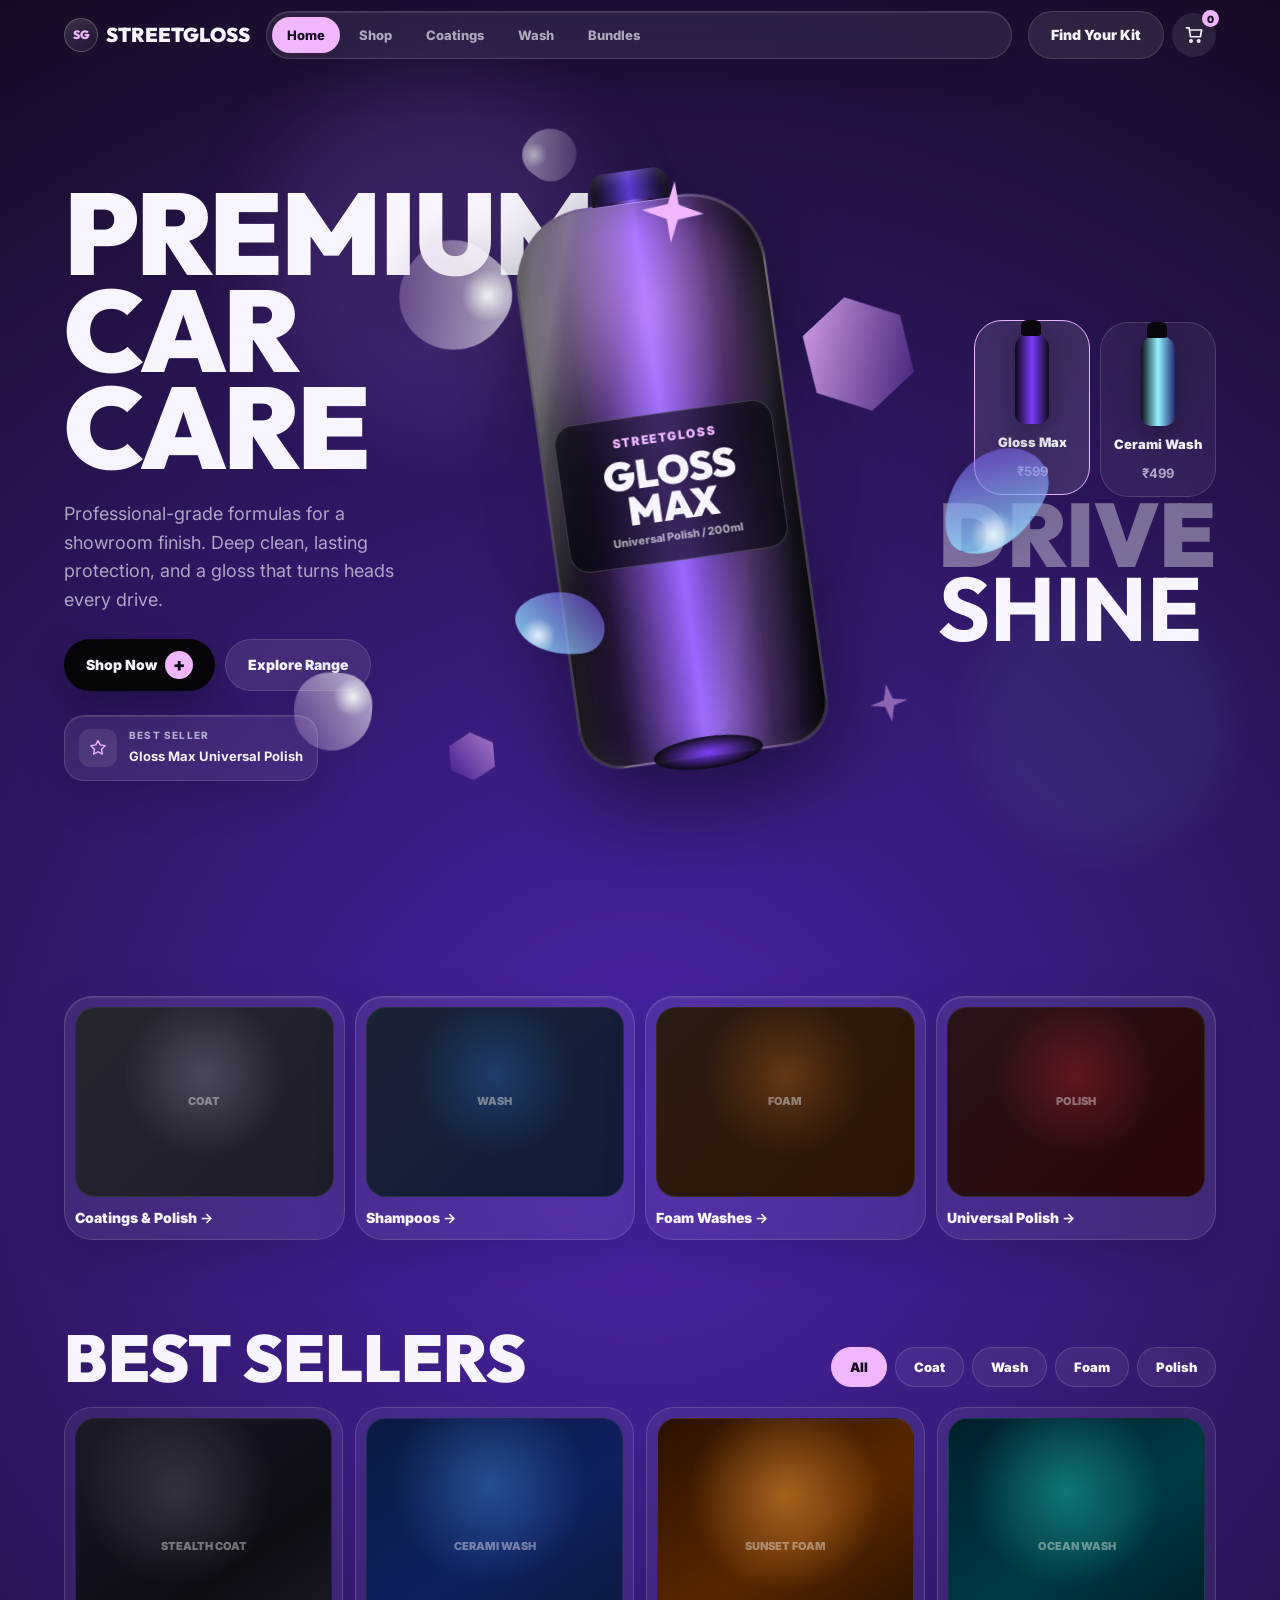
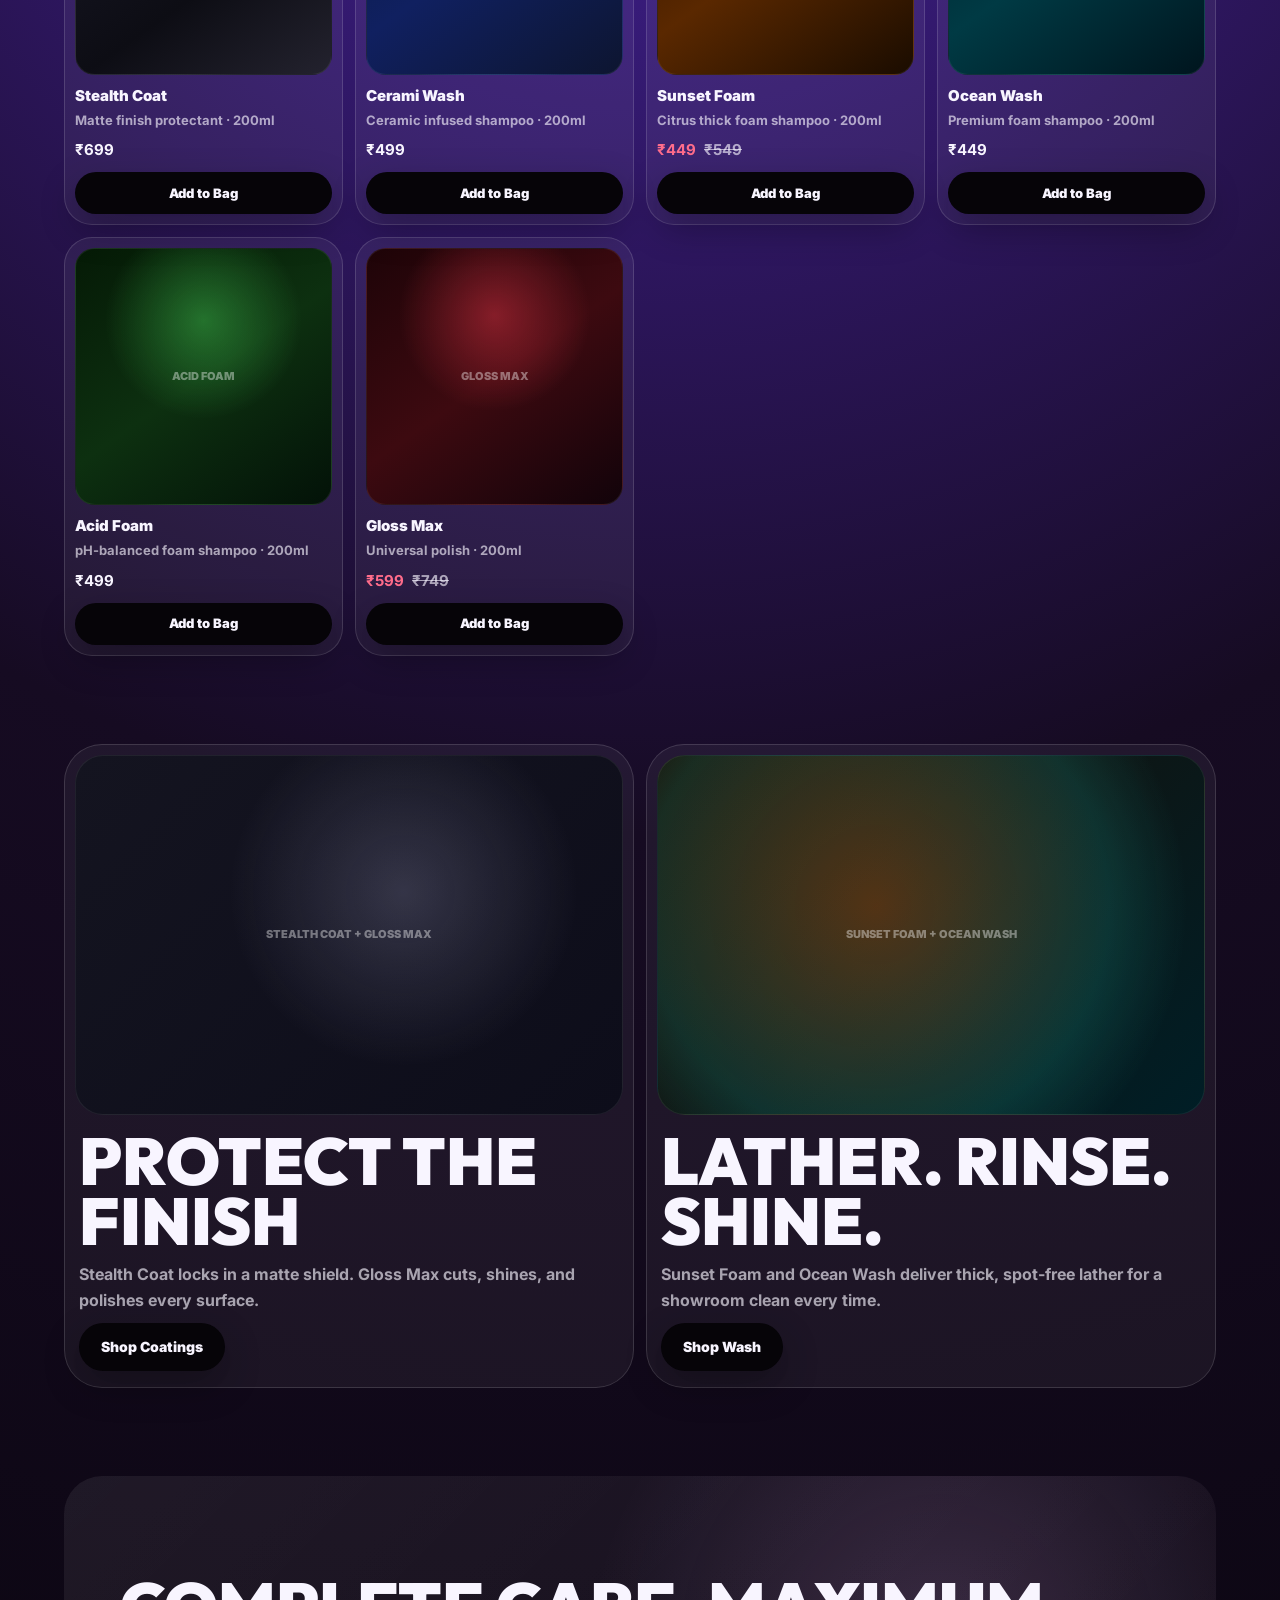
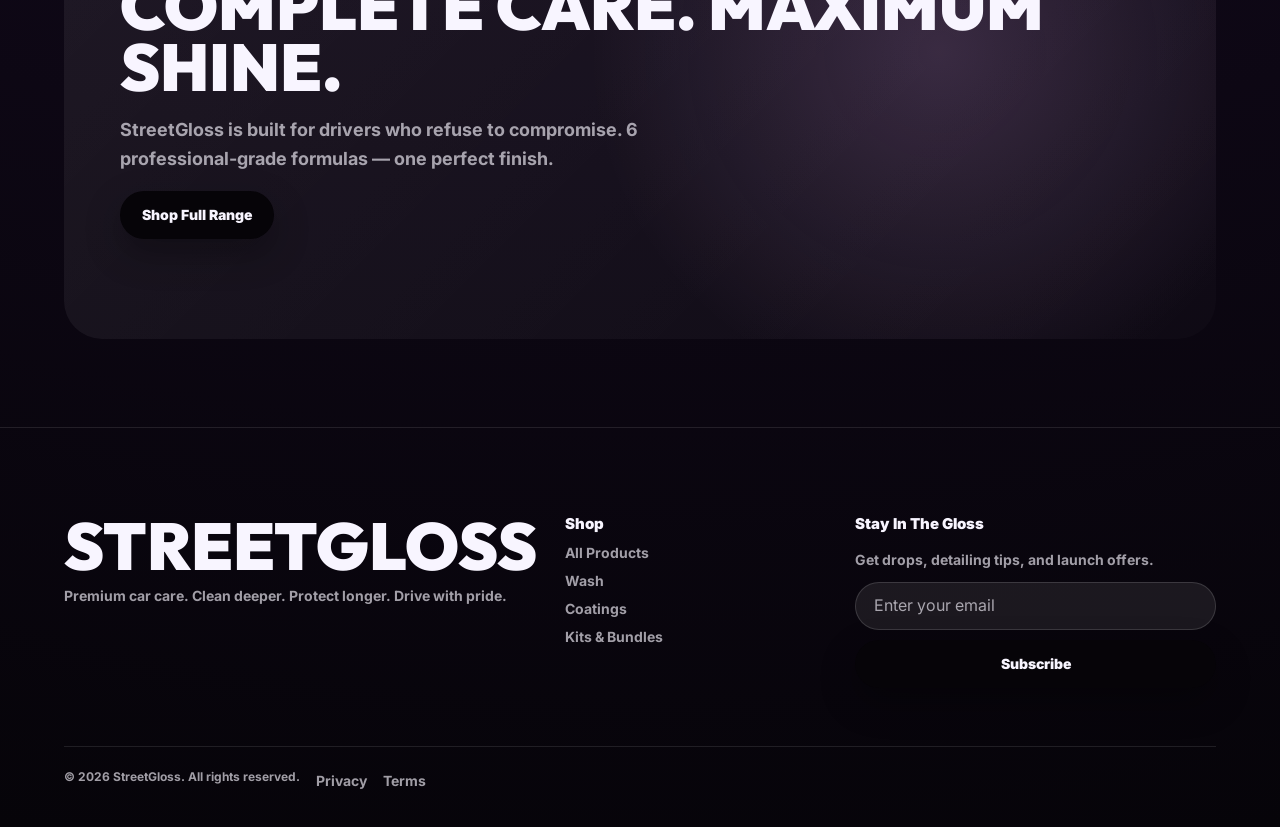
==== commit c94a4dc6: "feat: complete mobile-first rebuild — CSS layers, clamp(), drawer nav, perf optimisations" ====
--- a/index.html
+++ b/index.html
@@ -2,32 +2,47 @@
 <html lang="en">
   <head>
     <meta charset="UTF-8" />
-    <meta name="viewport" content="width=device-width, initial-scale=1.0" />
-    <title>StreetGloss | Ceramic Cleaner & Bike Care</title>
+    <meta name="viewport" content="width=device-width, initial-scale=1.0, viewport-fit=cover" />
+    <meta name="theme-color" content="#0a0810" />
+    <meta name="apple-mobile-web-app-capable" content="yes" />
+    <meta name="apple-mobile-web-app-status-bar-style" content="black-translucent" />
+    <title>StreetGloss | Premium Car Care</title>
     <meta
       name="description"
-      content="StreetGloss makes ceramic cleaner, wash foam, coatings, degreasers, and detailing kits for riders who want deep clean and lasting gloss."
+      content="StreetGloss Premium Car Care — Stealth Coat, Cerami Wash, Sunset Foam, Ocean Wash, Acid Foam, Gloss Max. Professional grade car detailing for a showroom finish."
     />
     <link rel="preconnect" href="https://fonts.googleapis.com" />
     <link rel="preconnect" href="https://fonts.gstatic.com" crossorigin />
     <link
-      href="https://fonts.googleapis.com/css2?family=Outfit:wght@600;700;900&family=Inter:wght@400;500;700;800&display=swap"
+      href="https://fonts.googleapis.com/css2?family=Outfit:wght@700;900&family=Inter:wght@400;500;700;800&display=optional"
       rel="stylesheet"
     />
     <link rel="stylesheet" href="styles.css" />
     <script src="https://cdnjs.cloudflare.com/ajax/libs/gsap/3.12.2/gsap.min.js" defer></script>
   </head>
   <body>
+
     <div id="bubbles-container" aria-hidden="true"></div>
 
-    <header class="site-header">
-      <a class="brand" href="#" aria-label="StreetGloss home">
+    <!-- Mobile nav overlay -->
+    <div class="nav-backdrop" aria-hidden="true"></div>
+
+    <!-- Mobile drawer -->
+    <nav class="mobile-nav" id="mobile-nav" aria-label="Mobile navigation" aria-hidden="true">
+      <a class="active" href="#home">Home</a>
+      <a href="#products">Shop</a>
+      <a href="#coatings">Coatings</a>
+      <a href="#wash">Wash</a>
+      <a href="#bundles">Bundles</a>
+    </nav>
+
+    <header class="site-header" aria-label="Site header">
+      <a class="brand" href="#home" aria-label="StreetGloss home">
         <span class="brand-mark">SG</span>
         <span>StreetGloss</span>
       </a>
-      <button class="icon-button menu-toggle" type="button" aria-label="Open navigation" aria-expanded="false">
-        <span></span><span></span>
-      </button>
+
+      <!-- Desktop pill nav -->
       <nav class="primary-nav glass" aria-label="Primary navigation">
         <a class="active" href="#home">Home</a>
         <a href="#products">Shop</a>
@@ -35,19 +50,33 @@
         <a href="#wash">Wash</a>
         <a href="#bundles">Bundles</a>
       </nav>
+
       <div class="header-actions">
         <button class="button button-secondary header-cta" type="button">Find Your Kit</button>
-        <button class="icon-button cart-button" type="button" aria-label="Cart">
-          <svg viewBox="0 0 24 24" aria-hidden="true"><path d="M6.2 6h15l-1.6 8.1H7.8L6.2 3.5H3" /><path d="M8.4 20.5a1.4 1.4 0 1 0 0-2.8 1.4 1.4 0 0 0 0 2.8Zm9.2 0a1.4 1.4 0 1 0 0-2.8 1.4 1.4 0 0 0 0 2.8Z" /></svg>
+        <button class="icon-button cart-button" type="button" aria-label="Cart, 0 items">
+          <svg viewBox="0 0 24 24" aria-hidden="true">
+            <path d="M6.2 6h15l-1.6 8.1H7.8L6.2 3.5H3" />
+            <path d="M8.4 20.5a1.4 1.4 0 1 0 0-2.8 1.4 1.4 0 0 0 0 2.8Zm9.2 0a1.4 1.4 0 1 0 0-2.8 1.4 1.4 0 0 0 0 2.8Z" />
+          </svg>
           <span class="cart-count" aria-live="polite">0</span>
+        </button>
+        <button
+          class="icon-button menu-toggle"
+          type="button"
+          aria-label="Open navigation"
+          aria-expanded="false"
+          aria-controls="mobile-nav"
+        >
+          <span></span><span></span>
         </button>
       </div>
     </header>
 
     <main>
+      <!-- ── Hero ───────────────────────────── -->
       <section class="hero" id="home" aria-labelledby="hero-title">
-        <div class="ambient ambient-one"></div>
-        <div class="ambient ambient-two"></div>
+        <div class="ambient ambient-one" aria-hidden="true"></div>
+        <div class="ambient ambient-two" aria-hidden="true"></div>
 
         <div class="particle-layer particle-layer-bg" aria-hidden="true">
           <span class="particle foam p7"></span>
@@ -57,31 +86,33 @@
         </div>
 
         <div class="hero-content">
+
+          <!-- Left: Text + CTAs -->
           <div class="hero-left">
-            <h1 id="hero-title">
-              Ceramic<br />
-              Cleaner
-            </h1>
+            <h1 id="hero-title">Premium<br />Car Care</h1>
             <p>
-              A slick purple-tuned cleaner for ceramic-coated bikes. Break down road film, lift grime,
-              and leave panels ready for a sharp gloss finish.
+              Professional-grade formulas for a showroom finish. Deep clean,
+              lasting protection, and a gloss that turns heads every drive.
             </p>
             <div class="hero-actions">
-              <a class="button button-primary" href="#products">Shop Ceramic Cleaner <span>+</span></a>
-              <a class="button button-secondary" href="#coatings">Explore Coatings</a>
+              <a class="button button-primary" href="#products">Shop Now <span>+</span></a>
+              <a class="button button-secondary" href="#coatings">Explore Range</a>
             </div>
             <div class="award-badge glass">
               <div class="award-icon">
-                <svg viewBox="0 0 24 24" aria-hidden="true"><path d="M12 3l2.6 5.3 5.9.9-4.3 4.2 1 5.9-5.2-2.8-5.2 2.8 1-5.9-4.3-4.2 5.9-.9L12 3Z" /></svg>
+                <svg viewBox="0 0 24 24" aria-hidden="true">
+                  <path d="M12 3l2.6 5.3 5.9.9-4.3 4.2 1 5.9-5.2-2.8-5.2 2.8 1-5.9-4.3-4.2 5.9-.9L12 3Z" />
+                </svg>
               </div>
               <div>
-                <span>Hero Product</span>
-                <strong>Graphene Ceramic Cleaner</strong>
+                <span>Best Seller</span>
+                <strong>Gloss Max Universal Polish</strong>
               </div>
             </div>
           </div>
 
-          <div class="hero-center" aria-label="Animated StreetGloss ceramic cleaner product">
+          <!-- Centre: 3-D bottle -->
+          <div class="hero-center" aria-label="StreetGloss Gloss Max product visual">
             <div class="product-orbit">
               <div class="product-glow"></div>
               <div class="hero-product" id="hero-product">
@@ -91,8 +122,8 @@
                   <div class="bottle-shine"></div>
                   <div class="bottle-label">
                     <span>StreetGloss</span>
-                    <strong>Ceramic<br />Cleaner</strong>
-                    <em>SiO2 gloss prep / 500ml</em>
+                    <strong>Gloss<br />Max</strong>
+                    <em>Universal Polish / 200ml</em>
                   </div>
                 </div>
                 <div class="bottle-base"></div>
@@ -109,140 +140,157 @@
             <span class="particle droplet p6"></span>
           </div>
 
-          <aside class="hero-right">
+          <!-- Right: variant panel + side title (desktop only) -->
+          <aside class="hero-right" aria-label="Product variants">
             <div class="variant-panel">
               <button class="variant-card active" type="button" data-theme="ceramic">
                 <span class="mini-bottle purple"></span>
-                <span>Ceramic Cleaner</span>
-                <strong>$24.00</strong>
+                <span>Gloss Max</span>
+                <strong>₹599</strong>
               </button>
               <button class="variant-card" type="button" data-theme="foam">
                 <span class="mini-bottle silver"></span>
-                <span>Wash Foam</span>
-                <strong>$18.00</strong>
+                <span>Cerami Wash</span>
+                <strong>₹499</strong>
               </button>
             </div>
-            <div class="side-title">
-              <span>Clean</span>
-              <strong>Gloss</strong>
+            <div class="side-title" aria-hidden="true">
+              <span>Drive</span>
+              <strong>Shine</strong>
             </div>
           </aside>
         </div>
       </section>
 
+      <!-- ── Category strip ─────────────────── -->
       <section class="category-strip" aria-label="Product categories">
-        <a class="category-item glass" href="#coatings">
-          <span class="image-slot">Coating Visual</span>
-          <span>Ceramic Coating <b>→</b></span>
+        <a class="category-item glass" href="#products">
+          <span class="image-slot cat-coat" aria-hidden="true">Coat</span>
+          <span>Coatings &amp; Polish <b>→</b></span>
         </a>
-        <a class="category-item glass" href="#wash">
-          <span class="image-slot">Foam Visual</span>
-          <span>Wash Foam <b>→</b></span>
+        <a class="category-item glass" href="#products">
+          <span class="image-slot cat-wash" aria-hidden="true">Wash</span>
+          <span>Shampoos <b>→</b></span>
         </a>
-        <a class="category-item glass" href="#cleaners">
-          <span class="image-slot">Cleaner Visual</span>
-          <span>Chain Degreaser <b>→</b></span>
+        <a class="category-item glass" href="#products">
+          <span class="image-slot cat-foam" aria-hidden="true">Foam</span>
+          <span>Foam Washes <b>→</b></span>
         </a>
-        <a class="category-item glass" href="#bundles">
-          <span class="image-slot">Kit Visual</span>
-          <span>Detailing Kits <b>→</b></span>
+        <a class="category-item glass" href="#products">
+          <span class="image-slot cat-polish" aria-hidden="true">Polish</span>
+          <span>Universal Polish <b>→</b></span>
         </a>
       </section>
 
+      <!-- ── Products ───────────────────────── -->
       <section class="product-section" id="products" aria-labelledby="best-sellers-title">
         <div class="section-heading">
           <h2 id="best-sellers-title">Best Sellers</h2>
-          <div class="filter-chips" aria-label="Product filters">
-            <button class="chip is-active" type="button" data-filter="all">All</button>
-            <button class="chip" type="button" data-filter="coating">Coatings</button>
-            <button class="chip" type="button" data-filter="wash">Wash</button>
-            <button class="chip" type="button" data-filter="kit">Kits</button>
+          <!-- Horizontally scrollable chips on mobile -->
+          <div class="filter-scroll" role="group" aria-label="Product filters">
+            <div class="filter-chips">
+              <button class="chip is-active" type="button" data-filter="all">All</button>
+              <button class="chip" type="button" data-filter="coat">Coat</button>
+              <button class="chip" type="button" data-filter="wash">Wash</button>
+              <button class="chip" type="button" data-filter="foam">Foam</button>
+              <button class="chip" type="button" data-filter="polish">Polish</button>
+            </div>
           </div>
         </div>
 
         <div class="product-grid">
-          <article class="product-card" data-category="coating" data-name="StreetGloss Ceramic Cleaner">
-            <div class="product-visual purple-product"><span>Ceramic Cleaner</span></div>
-            <h3>StreetGloss Ceramic Cleaner</h3>
-            <p>500ml SiO2 prep cleaner</p>
-            <strong>$24.00</strong>
-            <button class="button button-primary add-cart" type="button">Add to Bag</button>
-          </article>
-          <article class="product-card" data-category="coating" data-name="StreetGloss Ceramic Coating">
-            <div class="product-visual"><span>Ceramic Coating</span></div>
-            <h3>StreetGloss Ceramic Coating</h3>
-            <p>50ml hydrophobic sealant</p>
-            <strong><span class="sale">$49.00</span> <del>$64.00</del></strong>
-            <button class="button button-primary add-cart" type="button">Add to Bag</button>
-          </article>
-          <article class="product-card" data-category="wash" data-name="StreetGloss Wash Foam">
-            <div class="product-visual"><span>Wash Foam</span></div>
-            <h3>StreetGloss Wash Foam</h3>
-            <p>1L snow foam concentrate</p>
-            <strong>$18.00</strong>
-            <button class="button button-primary add-cart" type="button">Add to Bag</button>
-          </article>
-          <article class="product-card" data-category="wash" data-name="StreetGloss Chain Degreaser">
-            <div class="product-visual"><span>Chain Degreaser</span></div>
-            <h3>StreetGloss Chain Degreaser</h3>
-            <p>500ml drivetrain cleaner</p>
-            <strong>$16.00</strong>
-            <button class="button button-primary add-cart" type="button">Add to Bag</button>
-          </article>
-          <article class="product-card" data-category="kit" data-name="StreetGloss Detail Kit">
-            <div class="product-visual"><span>Detail Kit</span></div>
-            <h3>StreetGloss Detail Kit</h3>
-            <p>Cleaner, foam, towels, brush</p>
-            <strong><span class="sale">$69.00</span> <del>$89.00</del></strong>
+          <article class="product-card" data-category="coat" data-name="Stealth Coat">
+            <div class="product-visual pv-stealth"><span>Stealth Coat</span></div>
+            <h3>Stealth Coat</h3>
+            <p>Matte finish protectant · 200ml</p>
+            <strong>₹699</strong>
+            <button class="button button-primary add-cart" type="button">Add to Bag</button>
+          </article>
+          <article class="product-card" data-category="wash" data-name="Cerami Wash">
+            <div class="product-visual pv-cerami"><span>Cerami Wash</span></div>
+            <h3>Cerami Wash</h3>
+            <p>Ceramic infused shampoo · 200ml</p>
+            <strong>₹499</strong>
+            <button class="button button-primary add-cart" type="button">Add to Bag</button>
+          </article>
+          <article class="product-card" data-category="foam" data-name="Sunset Foam">
+            <div class="product-visual pv-sunset"><span>Sunset Foam</span></div>
+            <h3>Sunset Foam</h3>
+            <p>Citrus thick foam shampoo · 200ml</p>
+            <strong><span class="sale">₹449</span> <del>₹549</del></strong>
+            <button class="button button-primary add-cart" type="button">Add to Bag</button>
+          </article>
+          <article class="product-card" data-category="foam" data-name="Ocean Wash">
+            <div class="product-visual pv-ocean"><span>Ocean Wash</span></div>
+            <h3>Ocean Wash</h3>
+            <p>Premium foam shampoo · 200ml</p>
+            <strong>₹449</strong>
+            <button class="button button-primary add-cart" type="button">Add to Bag</button>
+          </article>
+          <article class="product-card" data-category="foam" data-name="Acid Foam">
+            <div class="product-visual pv-acid"><span>Acid Foam</span></div>
+            <h3>Acid Foam</h3>
+            <p>pH-balanced foam shampoo · 200ml</p>
+            <strong>₹499</strong>
+            <button class="button button-primary add-cart" type="button">Add to Bag</button>
+          </article>
+          <article class="product-card" data-category="polish" data-name="Gloss Max">
+            <div class="product-visual pv-gloss"><span>Gloss Max</span></div>
+            <h3>Gloss Max</h3>
+            <p>Universal polish · 200ml</p>
+            <strong><span class="sale">₹599</span> <del>₹749</del></strong>
             <button class="button button-primary add-cart" type="button">Add to Bag</button>
           </article>
         </div>
       </section>
 
+      <!-- ── Campaign tiles ─────────────────── -->
       <section class="campaign-grid" aria-label="Featured products">
         <article class="campaign-tile" id="coatings">
-          <div class="campaign-media"><span>Gloss Protection Visual</span></div>
+          <div class="campaign-media cm-stealth" aria-hidden="true"><span>Stealth Coat + Gloss Max</span></div>
           <div class="campaign-copy">
-            <h2>Coat The Finish</h2>
-            <p>Water-beading protection with a smooth, high-gloss feel.</p>
+            <h2>Protect The Finish</h2>
+            <p>Stealth Coat locks in a matte shield. Gloss Max cuts, shines, and polishes every surface.</p>
             <a class="button button-primary" href="#products">Shop Coatings</a>
           </div>
         </article>
         <article class="campaign-tile" id="wash">
-          <div class="campaign-media"><span>Foam Wash Visual</span></div>
+          <div class="campaign-media cm-foam" aria-hidden="true"><span>Sunset Foam + Ocean Wash</span></div>
           <div class="campaign-copy">
-            <h2>Foam The Grime</h2>
-            <p>Thick wash foam built for daily riders and weekend restorers.</p>
+            <h2>Lather. Rinse. Shine.</h2>
+            <p>Sunset Foam and Ocean Wash deliver thick, spot-free lather for a showroom clean every time.</p>
             <a class="button button-primary" href="#products">Shop Wash</a>
           </div>
         </article>
       </section>
 
+      <!-- ── Wide story ─────────────────────── -->
       <section class="wide-story" id="bundles">
-        <h2>Black chrome energy. Purple gloss finish.</h2>
-        <p>StreetGloss is built for riders who want their bike to look expensive after every clean.</p>
-        <a class="button button-primary" href="#products">Build Your Kit</a>
+        <h2>Complete Care. Maximum Shine.</h2>
+        <p>StreetGloss is built for drivers who refuse to compromise. 6 professional-grade formulas — one perfect finish.</p>
+        <a class="button button-primary" href="#products">Shop Full Range</a>
       </section>
     </main>
 
+    <!-- ── Footer ────────────────────────────── -->
     <footer class="site-footer">
       <div>
         <h2>StreetGloss</h2>
-        <p>Performance care for your bike. Clean deeper. Protect longer. Ride better.</p>
+        <p>Premium car care. Clean deeper. Protect longer. Drive with pride.</p>
       </div>
       <div>
         <h3>Shop</h3>
         <a href="#products">All Products</a>
         <a href="#wash">Wash</a>
         <a href="#coatings">Coatings</a>
-        <a href="#bundles">Kits & Bundles</a>
+        <a href="#bundles">Kits &amp; Bundles</a>
       </div>
       <form class="newsletter">
         <h3>Stay In The Gloss</h3>
         <p>Get drops, detailing tips, and launch offers.</p>
         <label>
           <span class="sr-only">Email address</span>
-          <input type="email" placeholder="Enter your email" required />
+          <input type="email" placeholder="Enter your email" autocomplete="email" required />
         </label>
         <button class="button button-primary" type="submit">Subscribe</button>
         <p class="form-note" aria-live="polite"></p>
--- a/styles.css
+++ b/styles.css
@@ -1,1296 +1,1410 @@
-:root {
-  --ink: #f8f5ff;
-  --canvas: #100d18;
-  --canvas-2: #171121;
-  --soft-cloud: rgba(255, 255, 255, 0.08);
-  --glass-bg: rgba(255, 255, 255, 0.075);
-  --glass-border: rgba(255, 255, 255, 0.16);
-  --muted: rgba(248, 245, 255, 0.68);
-  --line: rgba(255, 255, 255, 0.12);
-  --purple: #b884ff;
-  --purple-2: #7c3cff;
-  --pink: #f0b6ff;
-  --cyan: #92f2ff;
-  --sale: #ff6d8b;
-  --success: #72f2b4;
-  --bg-inner: #5f2fd6;
-  --bg-mid: #251337;
-  --bg-outer: #0c0912;
-  --gutter: clamp(18px, 4vw, 64px);
-  --section: clamp(44px, 6vw, 86px);
-  --display: "Outfit", "Arial Narrow", sans-serif;
-  --ui: "Inter", "Helvetica Neue", Arial, sans-serif;
-  --max-width: 1440px;
+/* ═══════════════════════════════════════════════════════════
+   STREETGLOSS  ·  Mobile-First Design System
+   CSS Layers: reset → tokens → base → layout → components → utilities → responsive
+   ═══════════════════════════════════════════════════════════ */
+
+@layer reset, tokens, base, layout, components, utilities, responsive;
+
+/* ─── Reset ─────────────────────────────────────────────── */
+@layer reset {
+  *, *::before, *::after { box-sizing: border-box; margin: 0; padding: 0; }
+  html { -webkit-text-size-adjust: 100%; text-size-adjust: 100%; }
+  img, video, svg { display: block; max-width: 100%; }
+  button, input, select, textarea { font: inherit; }
+  button { border: 0; cursor: pointer; background: none; }
+  a { color: inherit; text-decoration: none; }
+  ul, ol { list-style: none; }
+  h1, h2, h3, h4, h5, h6 { font-weight: 900; line-height: 1; }
 }
 
-* {
-  box-sizing: border-box;
+/* ─── Tokens ─────────────────────────────────────────────── */
+@layer tokens {
+  :root {
+    /* Colour palette */
+    --ink: #f8f5ff;
+    --canvas: #0a0810;
+    --muted: rgba(248, 245, 255, 0.64);
+    --line: rgba(255, 255, 255, 0.1);
+    --glass-bg: rgba(255, 255, 255, 0.07);
+    --glass-border: rgba(255, 255, 255, 0.14);
+    --purple: #b884ff;
+    --purple-2: #7c3cff;
+    --pink: #f0b6ff;
+    --cyan: #92f2ff;
+    --sale: #ff6d8b;
+    --success: #72f2b4;
+
+    /* Background gradient */
+    --bg-inner: #4a24aa;
+    --bg-mid: #160b22;
+    --bg-outer: #060409;
+
+    /* Spacing */
+    --px: clamp(16px, 5vw, 64px);
+    --section-gap: clamp(44px, 7vw, 88px);
+    --header-h: 60px;
+    --max-w: 1440px;
+
+    /* Radius */
+    --r-sm: 12px;
+    --r-md: 20px;
+    --r-lg: 28px;
+    --r-xl: 38px;
+    --r-pill: 999px;
+
+    /* Typography */
+    --font-display: "Outfit", "Arial Narrow", sans-serif;
+    --font-body: "Inter", "Helvetica Neue", Arial, sans-serif;
+
+    /* Motion */
+    --ease-out: cubic-bezier(0.22, 1, 0.36, 1);
+    --ease-snap: cubic-bezier(0.4, 0, 0.2, 1);
+    --t-xs: 100ms;
+    --t-sm: 160ms;
+    --t-md: 280ms;
+    --t-lg: 480ms;
+
+    /* Z-index */
+    --z-bg: 0;
+    --z-content: 1;
+    --z-backdrop: 70;
+    --z-header: 80;
+    --z-nav: 88;
+    --z-toast: 92;
+  }
 }
 
-html {
-  overflow-x: hidden;
-  scroll-behavior: smooth;
-  background: var(--canvas);
+/* ─── Base ───────────────────────────────────────────────── */
+@layer base {
+  html {
+    overflow-x: hidden;
+    scroll-behavior: smooth;
+    background: var(--canvas);
+    -webkit-tap-highlight-color: transparent;
+  }
+
+  body {
+    min-height: 100dvh;
+    overflow-x: hidden;
+    background:
+      radial-gradient(circle at 50% 28%, var(--bg-inner) 0%, var(--bg-mid) 44%, var(--bg-outer) 100%),
+      var(--canvas);
+    color: var(--ink);
+    font-family: var(--font-body);
+    font-size: clamp(14px, 3.8vw, 16px);
+    line-height: 1.6;
+    -webkit-font-smoothing: antialiased;
+    transition: background var(--t-lg) var(--ease-snap);
+  }
+
+  body.foam-theme {
+    --bg-inner: #3a3edd;
+    --bg-mid: #101b40;
+    --bg-outer: #060810;
+    --purple: #92f2ff;
+    --purple-2: #4c7dff;
+    --pink: #c8d7ff;
+  }
+
+  body.nav-open { overflow: hidden; }
+
+  a { color: inherit; }
 }
 
-body {
-  min-height: 100vh;
-  margin: 0;
-  overflow-x: hidden;
-  background:
-    radial-gradient(circle at 50% 26%, color-mix(in srgb, var(--bg-inner) 78%, white 0%) 0%, var(--bg-mid) 43%, var(--bg-outer) 100%),
-    var(--canvas);
-  color: var(--ink);
-  font-family: var(--ui);
-  font-size: 16px;
-  line-height: 1.5;
-  letter-spacing: 0;
-  transition: background 1.2s cubic-bezier(0.4, 0, 0.2, 1);
+/* ─── Layout ─────────────────────────────────────────────── */
+@layer layout {
+
+  /* Header — mobile: brand + actions (no nav) */
+  .site-header {
+    position: fixed;
+    top: 0;
+    inset-inline: 0;
+    z-index: var(--z-header);
+    display: flex;
+    align-items: center;
+    justify-content: space-between;
+    height: var(--header-h);
+    padding-inline: var(--px);
+    transition: background var(--t-md) ease, border-color var(--t-md) ease;
+  }
+
+  .site-header.is-scrolled {
+    background: rgba(8, 6, 14, 0.88);
+    border-bottom: 1px solid var(--line);
+    backdrop-filter: blur(24px);
+    -webkit-backdrop-filter: blur(24px);
+  }
+
+  /* Brand */
+  .brand {
+    display: inline-flex;
+    align-items: center;
+    gap: 8px;
+    font-family: var(--font-display);
+    font-size: clamp(15px, 4.5vw, 20px);
+    font-weight: 900;
+    text-transform: uppercase;
+    white-space: nowrap;
+    z-index: 1;
+  }
+
+  .brand-mark {
+    display: grid;
+    place-items: center;
+    width: 34px;
+    height: 34px;
+    border: 1px solid rgba(255,255,255,0.22);
+    border-radius: var(--r-pill);
+    background: linear-gradient(145deg, rgba(255,255,255,0.15), rgba(255,255,255,0.03));
+    color: var(--pink);
+    font-size: 12px;
+    flex-shrink: 0;
+  }
+
+  /* Desktop pill nav — hidden on mobile */
+  .primary-nav {
+    display: none;
+    gap: 4px;
+    padding: 5px;
+    border-radius: var(--r-pill);
+  }
+
+  .primary-nav a {
+    display: inline-flex;
+    align-items: center;
+    min-height: 36px;
+    padding: 0 15px;
+    border-radius: var(--r-pill);
+    color: var(--muted);
+    font-size: 13px;
+    font-weight: 800;
+    transition: background var(--t-sm) ease, color var(--t-sm) ease;
+  }
+
+  .primary-nav a:hover,
+  .primary-nav a.active {
+    background: var(--pink);
+    color: #15091d;
+  }
+
+  /* Header actions */
+  .header-actions {
+    display: flex;
+    align-items: center;
+    gap: 8px;
+    z-index: 1;
+  }
+
+  .header-cta { display: none; }
+
+  /* Nav backdrop */
+  .nav-backdrop {
+    position: fixed;
+    inset: 0;
+    z-index: var(--z-backdrop);
+    background: rgba(4, 3, 8, 0.75);
+    backdrop-filter: blur(6px);
+    -webkit-backdrop-filter: blur(6px);
+    opacity: 0;
+    pointer-events: none;
+    transition: opacity var(--t-md) ease;
+  }
+
+  body.nav-open .nav-backdrop {
+    opacity: 1;
+    pointer-events: auto;
+  }
+
+  /* Mobile drawer */
+  .mobile-nav {
+    position: fixed;
+    inset-block: 0;
+    left: 0;
+    z-index: var(--z-nav);
+    width: min(82vw, 300px);
+    display: flex;
+    flex-direction: column;
+    gap: 4px;
+    padding-top: calc(var(--header-h) + 20px);
+    padding-inline: 16px;
+    padding-bottom: max(40px, env(safe-area-inset-bottom, 20px));
+    background: rgba(10, 7, 18, 0.98);
+    border-right: 1px solid var(--glass-border);
+    transform: translateX(-110%);
+    transition: transform var(--t-md) var(--ease-out);
+    overflow-y: auto;
+    -webkit-overflow-scrolling: touch;
+  }
+
+  body.nav-open .mobile-nav {
+    transform: translateX(0);
+  }
+
+  .mobile-nav a {
+    display: flex;
+    align-items: center;
+    min-height: 52px;
+    padding-inline: 16px;
+    border-radius: var(--r-md);
+    color: var(--muted);
+    font-size: 16px;
+    font-weight: 800;
+    transition: background var(--t-sm) ease, color var(--t-sm) ease;
+  }
+
+  .mobile-nav a.active,
+  .mobile-nav a:active {
+    background: rgba(255,255,255,0.08);
+    color: var(--ink);
+  }
+
+  /* Main */
+  main { position: relative; z-index: var(--z-content); }
+
+  /* ─── Hero ─── */
+  .hero {
+    position: relative;
+    min-height: 100dvh;
+    padding-top: var(--header-h);
+    padding-inline: var(--px);
+    padding-bottom: 32px;
+    overflow: hidden;
+  }
+
+  .ambient {
+    position: absolute;
+    border-radius: var(--r-pill);
+    pointer-events: none;
+  }
+
+  .ambient-one {
+    top: 8%;
+    left: 20%;
+    width: clamp(140px, 38vw, 360px);
+    height: clamp(140px, 38vw, 360px);
+    background: rgba(184, 132, 255, 0.28);
+    filter: blur(clamp(20px, 4vw, 40px));
+    opacity: 0.5;
+  }
+
+  .ambient-two {
+    right: 4%;
+    bottom: 6%;
+    width: clamp(90px, 22vw, 260px);
+    height: clamp(90px, 22vw, 260px);
+    background: rgba(146, 242, 255, 0.13);
+    filter: blur(22px);
+    opacity: 0.45;
+  }
+
+  /* Mobile hero: single column, bottle on top */
+  .hero-content {
+    position: relative;
+    display: flex;
+    flex-direction: column;
+    align-items: center;
+    max-width: var(--max-w);
+    margin: 0 auto;
+    padding-top: 12px;
+  }
+
+  /* Bottle first on mobile */
+  .hero-center {
+    order: -1;
+    position: relative;
+    z-index: 20;
+    display: flex;
+    align-items: center;
+    justify-content: center;
+    width: 100%;
+    pointer-events: none;
+    animation: product-float 6s ease-in-out infinite;
+  }
+
+  .hero-left {
+    position: relative;
+    z-index: 20;
+    width: 100%;
+    display: flex;
+    flex-direction: column;
+    gap: 18px;
+    padding-top: 20px;
+    text-align: center;
+  }
+
+  /* Hide right panel on mobile */
+  .hero-right { display: none; }
+
+  .hero-left h1 {
+    font-family: var(--font-display);
+    font-size: clamp(48px, 15vw, 148px);
+    font-weight: 900;
+    line-height: 0.84;
+    letter-spacing: -0.02em;
+    text-transform: uppercase;
+  }
+
+  .hero-left p {
+    color: var(--muted);
+    font-size: clamp(14px, 4vw, 18px);
+    max-width: 460px;
+    margin: 0 auto;
+  }
+
+  .hero-actions {
+    display: flex;
+    flex-wrap: wrap;
+    justify-content: center;
+    gap: 10px;
+  }
+
+  .award-badge {
+    display: inline-flex;
+    align-items: center;
+    gap: 12px;
+    align-self: center;
+    padding: 11px 14px;
+    border-radius: var(--r-md);
+  }
+
+  .award-icon {
+    display: grid;
+    place-items: center;
+    width: 38px;
+    height: 38px;
+    border-radius: 11px;
+    background: rgba(255,255,255,0.09);
+    color: var(--pink);
+    flex-shrink: 0;
+  }
+
+  .award-icon svg {
+    width: 20px;
+    height: 20px;
+    fill: none;
+    stroke: currentColor;
+    stroke-linejoin: round;
+    stroke-width: 1.7;
+  }
+
+  .award-badge span {
+    display: block;
+    color: var(--muted);
+    font-size: 10px;
+    font-weight: 800;
+    letter-spacing: 0.12em;
+    text-transform: uppercase;
+  }
+
+  .award-badge strong { font-size: 13px; }
+
+  /* ─── Category strip ─── */
+  .category-strip {
+    display: grid;
+    grid-template-columns: repeat(2, 1fr);
+    gap: 10px;
+    padding-inline: var(--px);
+    padding-top: var(--section-gap);
+    max-width: var(--max-w);
+    margin: 0 auto;
+  }
+
+  .category-item {
+    display: grid;
+    gap: 10px;
+    padding: 10px;
+    border-radius: var(--r-lg);
+    color: var(--ink);
+    font-weight: 900;
+    font-size: clamp(12px, 3vw, 14px);
+    transition: transform var(--t-sm) ease;
+    -webkit-tap-highlight-color: transparent;
+  }
+
+  .category-item:active { transform: scale(0.97); }
+
+  /* ─── Product section ─── */
+  .product-section {
+    padding-inline: var(--px);
+    padding-top: var(--section-gap);
+    max-width: var(--max-w);
+    margin: 0 auto;
+  }
+
+  .section-heading {
+    display: flex;
+    flex-direction: column;
+    gap: 14px;
+    margin-bottom: 18px;
+  }
+
+  /* Edge-to-edge horizontal chip scroll on mobile */
+  .filter-scroll {
+    overflow-x: auto;
+    scrollbar-width: none;
+    -webkit-overflow-scrolling: touch;
+    margin-inline: calc(var(--px) * -1);
+    padding-inline: var(--px);
+  }
+  .filter-scroll::-webkit-scrollbar { display: none; }
+
+  .filter-chips {
+    display: flex;
+    gap: 8px;
+    width: max-content;
+    padding-bottom: 2px;
+  }
+
+  /* 2 columns on mobile */
+  .product-grid {
+    display: grid;
+    grid-template-columns: repeat(2, 1fr);
+    gap: 10px;
+  }
+
+  /* ─── Campaign grid ─── */
+  .campaign-grid {
+    display: grid;
+    grid-template-columns: 1fr;
+    gap: 12px;
+    padding-inline: var(--px);
+    padding-top: var(--section-gap);
+    max-width: var(--max-w);
+    margin: 0 auto;
+  }
+
+  /* ─── Wide story ─── */
+  .wide-story {
+    display: grid;
+    justify-items: start;
+    gap: 18px;
+    margin-inline: var(--px);
+    margin-top: var(--section-gap);
+    margin-bottom: var(--section-gap);
+    padding: clamp(36px, 8vw, 100px) clamp(20px, 5vw, 56px);
+    border-radius: var(--r-xl);
+    background:
+      radial-gradient(circle at 76% 38%, rgba(240,182,255,0.16), transparent 38%),
+      linear-gradient(135deg, rgba(255,255,255,0.07), rgba(255,255,255,0.02));
+  }
+
+  .wide-story p {
+    color: var(--muted);
+    font-size: clamp(14px, 4vw, 18px);
+    font-weight: 700;
+    max-width: 520px;
+  }
+
+  /* ─── Footer ─── */
+  .site-footer {
+    display: grid;
+    grid-template-columns: 1fr;
+    gap: 28px;
+    padding-inline: var(--px);
+    padding-top: var(--section-gap);
+    padding-bottom: max(32px, env(safe-area-inset-bottom, 24px));
+    border-top: 1px solid var(--line);
+    max-width: var(--max-w);
+    margin: 0 auto;
+  }
+
+  .site-footer h2 {
+    font-family: var(--font-display);
+    font-size: clamp(32px, 8vw, 52px);
+    line-height: 0.9;
+    text-transform: uppercase;
+    margin-bottom: 8px;
+  }
+
+  .site-footer h3 {
+    font-size: 15px;
+    font-weight: 900;
+    margin-bottom: 8px;
+  }
+
+  .site-footer p,
+  .site-footer a {
+    color: var(--muted);
+    font-weight: 700;
+    font-size: 14px;
+  }
+
+  .site-footer a {
+    display: block;
+    line-height: 2;
+    transition: color var(--t-sm) ease;
+  }
+
+  .site-footer a:active { color: var(--ink); }
 }
 
-body.foam-theme {
-  --bg-inner: #6559ff;
-  --bg-mid: #1b2450;
-  --bg-outer: #080b16;
-  --purple: #92f2ff;
-  --purple-2: #4c7dff;
-  --pink: #c8d7ff;
-}
-
-body.nav-open {
-  overflow: hidden;
-}
-
-a {
-  color: inherit;
-  text-decoration: none;
-}
-
-button,
-input {
-  font: inherit;
-}
-
-button {
-  border: 0;
-  cursor: pointer;
-}
-
-.glass {
-  border: 1px solid var(--glass-border);
-  background: var(--glass-bg);
-  box-shadow: inset 0 1px 0 rgba(255, 255, 255, 0.13), 0 20px 70px rgba(0, 0, 0, 0.18);
-  backdrop-filter: blur(20px);
-}
-
-#bubbles-container {
-  position: fixed;
-  inset: 0;
-  z-index: 0;
-  overflow: hidden;
-  pointer-events: none;
-}
-
-.bubble {
-  position: absolute;
-  bottom: -60px;
-  width: 14px;
-  height: 14px;
-  border: 1px solid rgba(255, 255, 255, 0.32);
-  border-radius: 999px;
-  background: radial-gradient(circle at 30% 25%, rgba(255, 255, 255, 0.9), rgba(255, 255, 255, 0.08) 38%, rgba(184, 132, 255, 0.05) 100%);
-  opacity: 0;
-  animation: float-up linear forwards;
-}
-
-@keyframes float-up {
-  0% {
+/* ─── Components ─────────────────────────────────────────── */
+@layer components {
+
+  /* Bubbles */
+  #bubbles-container {
+    position: fixed;
+    inset: 0;
+    z-index: var(--z-bg);
+    overflow: hidden;
+    pointer-events: none;
+  }
+
+  .bubble {
+    position: absolute;
+    bottom: -60px;
+    border: 1px solid rgba(255,255,255,0.26);
+    border-radius: var(--r-pill);
+    background: radial-gradient(circle at 30% 25%, rgba(255,255,255,0.82), rgba(255,255,255,0.05) 38%, rgba(184,132,255,0.04) 100%);
     opacity: 0;
-    transform: translateY(0) translateX(0) rotate(0deg);
-  }
-  10%,
-  86% {
-    opacity: 0.5;
-  }
-  100% {
-    opacity: 0;
-    transform: translateY(-112vh) translateX(34px) rotate(360deg);
-  }
-}
-
-.site-header {
-  position: fixed;
-  top: 0;
-  left: 0;
-  right: 0;
-  z-index: 80;
-  display: grid;
-  grid-template-columns: 220px 1fr auto;
-  align-items: center;
-  gap: 16px;
-  padding: 22px var(--gutter);
-}
-
-.brand {
-  display: inline-flex;
-  align-items: center;
-  gap: 10px;
-  width: fit-content;
-  font-family: var(--display);
-  font-size: 20px;
-  font-weight: 900;
-  text-transform: uppercase;
-}
-
-.brand-mark {
-  display: grid;
-  place-items: center;
-  width: 38px;
-  height: 38px;
-  border: 1px solid rgba(255, 255, 255, 0.24);
-  border-radius: 999px;
-  background: linear-gradient(145deg, rgba(255, 255, 255, 0.18), rgba(255, 255, 255, 0.04));
-  color: var(--pink);
-  font-size: 13px;
-}
-
-.primary-nav {
-  justify-self: center;
-  display: flex;
-  gap: 4px;
-  padding: 6px;
-  border-radius: 999px;
-}
-
-.primary-nav a {
-  display: inline-flex;
-  align-items: center;
-  min-height: 38px;
-  padding: 0 18px;
-  border-radius: 999px;
-  color: var(--muted);
-  font-size: 14px;
-  font-weight: 800;
-  transition: background 160ms ease, color 160ms ease;
-}
-
-.primary-nav a:hover,
-.primary-nav a.active {
-  background: var(--pink);
-  color: #15091d;
-}
-
-.header-actions {
-  display: flex;
-  align-items: center;
-  justify-content: end;
-  gap: 10px;
-}
-
-.icon-button {
-  position: relative;
-  display: inline-grid;
-  place-items: center;
-  width: 42px;
-  height: 42px;
-  border-radius: 999px;
-  background: rgba(255, 255, 255, 0.1);
-  color: var(--ink);
-}
-
-.icon-button svg {
-  width: 22px;
-  height: 22px;
-  fill: none;
-  stroke: currentColor;
-  stroke-linecap: round;
-  stroke-linejoin: round;
-  stroke-width: 1.9;
-}
-
-.menu-toggle {
-  display: none;
-}
-
-.menu-toggle span {
-  position: absolute;
-  width: 18px;
-  height: 2px;
-  background: currentColor;
-}
-
-.menu-toggle span:first-child {
-  transform: translateY(-4px);
-}
-
-.menu-toggle span:last-child {
-  transform: translateY(4px);
-}
-
-.cart-count {
-  position: absolute;
-  top: -4px;
-  right: -4px;
-  display: grid;
-  place-items: center;
-  min-width: 18px;
-  height: 18px;
-  padding: 0 5px;
-  border-radius: 999px;
-  background: var(--pink);
-  color: #120918;
-  font-size: 11px;
-  font-weight: 900;
-}
-
-main {
-  position: relative;
-  z-index: 1;
-}
-
-.hero {
-  position: relative;
-  min-height: 100svh;
-  overflow: hidden;
-  padding: 96px var(--gutter) 32px;
-}
-
-.ambient {
-  position: absolute;
-  border-radius: 999px;
-  filter: blur(30px);
-  opacity: 0.5;
-  pointer-events: none;
-}
-
-.ambient-one {
-  top: 18%;
-  left: 42%;
-  width: 360px;
-  height: 360px;
-  background: rgba(184, 132, 255, 0.36);
-}
-
-.ambient-two {
-  right: 8%;
-  bottom: 12%;
-  width: 260px;
-  height: 260px;
-  background: rgba(146, 242, 255, 0.16);
-}
-
-.hero-content {
-  position: relative;
-  display: grid;
-  grid-template-columns: minmax(260px, 0.92fr) minmax(320px, 1.3fr) minmax(260px, 0.85fr);
-  align-items: stretch;
-  gap: 20px;
-  max-width: var(--max-width);
-  height: calc(100svh - 128px);
-  min-height: 660px;
-  margin: 0 auto;
-}
-
-.hero-left,
-.hero-right {
-  position: relative;
-  z-index: 20;
-  display: flex;
-  flex-direction: column;
-  padding: 44px 0 34px;
-}
-
-.hero-left {
-  justify-content: center;
-  gap: 26px;
-}
-
-.hero-left h1,
-.side-title {
-  margin: 0;
-  font-family: var(--display);
-  font-size: clamp(74px, 9vw, 154px);
-  font-weight: 900;
-  line-height: 0.78;
-  letter-spacing: 0;
-  text-transform: uppercase;
-}
-
-.hero-left p {
-  max-width: 420px;
-  margin: 0;
-  color: var(--muted);
-  font-size: clamp(16px, 1.2vw, 19px);
-}
-
-.hero-actions {
-  display: flex;
-  flex-wrap: wrap;
-  gap: 10px;
-}
-
-.button {
-  display: inline-flex;
-  align-items: center;
-  justify-content: center;
-  min-height: 48px;
-  padding: 12px 25px;
-  border-radius: 999px;
-  font-size: 14px;
-  font-weight: 900;
-  line-height: 1.1;
-  transition: transform 160ms ease, background 160ms ease, color 160ms ease;
-}
-
-.button span {
-  display: grid;
-  place-items: center;
-  width: 32px;
-  height: 32px;
-  margin-left: 14px;
-  border-radius: 50%;
-  background: var(--pink);
-  color: #14091b;
-  font-size: 20px;
-}
-
-.button:active {
-  transform: scale(0.96);
-}
-
-.button-primary {
-  background: #050407;
-  color: var(--ink);
-  box-shadow: 0 20px 50px rgba(0, 0, 0, 0.22);
-}
-
-.button-secondary {
-  background: rgba(255, 255, 255, 0.1);
-  color: var(--ink);
-}
-
-.button-primary:hover,
-.button-secondary:hover {
-  transform: translateY(-2px);
-}
-
-.award-badge {
-  display: flex;
-  align-items: center;
-  gap: 12px;
-  width: fit-content;
-  margin-top: auto;
-  padding: 12px 14px;
-  border-radius: 20px;
-}
-
-.award-icon {
-  display: grid;
-  place-items: center;
-  width: 44px;
-  height: 44px;
-  border-radius: 14px;
-  background: rgba(255, 255, 255, 0.1);
-  color: var(--pink);
-}
-
-.award-icon svg {
-  width: 23px;
-  height: 23px;
-  fill: none;
-  stroke: currentColor;
-  stroke-linejoin: round;
-  stroke-width: 1.7;
-}
-
-.award-badge span {
-  display: block;
-  color: var(--muted);
-  font-size: 11px;
-  font-weight: 800;
-  letter-spacing: 0.12em;
-  text-transform: uppercase;
-}
-
-.award-badge strong {
-  font-size: 14px;
-}
-
-.hero-center {
-  position: fixed;
-  inset: 0;
-  z-index: 42;
-  display: grid;
-  place-items: center;
-  pointer-events: none;
-  opacity: 1;
-  animation: product-float 6s ease-in-out infinite;
-}
-
-@keyframes center-fade {
-  from {
-    opacity: 0;
-    transform: translateY(22px) scale(0.96);
-  }
-  to {
-    opacity: 1;
-    transform: none;
-  }
-}
-
-@keyframes product-float {
-  0%,
-  100% {
-    translate: 0 0;
-  }
-  50% {
-    translate: 0 -18px;
-  }
-}
-
-.product-orbit {
-  position: fixed;
-  top: 52vh;
-  left: 52vw;
-  display: grid;
-  place-items: center;
-  width: min(42vw, 560px);
-  min-width: 340px;
-  aspect-ratio: 1;
-  perspective: 1200px;
-  transform: translate(-50%, -50%);
-}
-
-.product-glow {
-  position: absolute;
-  width: 72%;
-  height: 72%;
-  border-radius: 50%;
-  background: radial-gradient(circle, rgba(240, 182, 255, 0.55), rgba(124, 60, 255, 0.18) 45%, transparent 72%);
-  filter: blur(24px);
-  animation: pulse-glow 3.8s ease-in-out infinite;
-}
-
-@keyframes pulse-glow {
-  50% {
-    transform: scale(1.08);
-    opacity: 0.82;
-  }
-}
-
-.hero-product {
-  position: relative;
-  width: min(270px, 46vw);
-  height: min(610px, 74vh);
-  min-height: 470px;
-  border: 1px solid rgba(255, 255, 255, 0.26);
-  border-radius: 88px 88px 48px 48px;
-  background:
-    linear-gradient(105deg, rgba(255, 255, 255, 0.26) 0 8%, transparent 18% 62%, rgba(255, 255, 255, 0.14) 72%, transparent 100%),
-    radial-gradient(circle at 52% 18%, rgba(240, 182, 255, 0.4), transparent 34%),
-    linear-gradient(90deg, #0c0810, #241437 18%, #9a67ff 50%, #351c52 78%, #08060d);
-  transform-style: preserve-3d;
-  transform: rotateZ(-8deg) rotateY(0deg) rotateX(0deg);
-  filter: drop-shadow(0 50px 60px rgba(0, 0, 0, 0.56));
-  box-shadow: inset 22px 0 38px rgba(255, 255, 255, 0.1), inset -24px 0 42px rgba(0, 0, 0, 0.44), 0 0 0 1px rgba(240, 182, 255, 0.16);
-  will-change: transform, filter;
-}
-
-.bottle-cap {
-  position: absolute;
-  top: -40px;
-  left: 50%;
-  width: 100px;
-  height: 54px;
-  border-radius: 18px 18px 10px 10px;
-  background: linear-gradient(90deg, #09070d, #5d3bd0 50%, #09070d);
-  transform: translateX(-50%);
-  box-shadow: inset 0 8px 18px rgba(255, 255, 255, 0.16);
-}
-
-.bottle-neck {
-  position: absolute;
-  top: -4px;
-  left: 50%;
-  width: 88px;
-  height: 72px;
-  border-radius: 26px 26px 12px 12px;
-  background: linear-gradient(90deg, #0b0710, #21122f 20%, #8b62ff 52%, #241331 80%, #07060a);
-  transform: translateX(-50%);
-}
-
-.bottle-body {
-  position: absolute;
-  inset: 0;
-  overflow: hidden;
-  border: 1px solid rgba(255, 255, 255, 0.26);
-  border-radius: inherit;
-  background:
-    linear-gradient(105deg, rgba(255, 255, 255, 0.22) 0 8%, transparent 18% 62%, rgba(255, 255, 255, 0.14) 72%, transparent 100%),
-    radial-gradient(circle at 52% 18%, rgba(240, 182, 255, 0.38), transparent 34%),
-    linear-gradient(90deg, #0c0810, #241437 18%, #9a67ff 50%, #351c52 78%, #08060d);
-  box-shadow: inset 22px 0 38px rgba(255, 255, 255, 0.1), inset -24px 0 42px rgba(0, 0, 0, 0.44), 0 0 0 1px rgba(240, 182, 255, 0.16);
-}
-
-.bottle-shine {
-  position: absolute;
-  top: -12%;
-  left: -42%;
-  width: 58%;
-  height: 126%;
-  background: linear-gradient(90deg, transparent, rgba(255, 255, 255, 0.35), transparent);
-  transform: rotate(18deg);
-  animation: shine 5.6s ease-in-out infinite;
-}
-
-@keyframes shine {
-  0%,
-  42% {
-    transform: translateX(-90%) rotate(18deg);
-  }
-  68%,
-  100% {
-    transform: translateX(360%) rotate(18deg);
-  }
-}
-
-.bottle-label {
-  position: absolute;
-  left: 18px;
-  right: 18px;
-  top: 38%;
-  display: grid;
-  gap: 8px;
-  padding: 22px 18px;
-  border: 1px solid rgba(255, 255, 255, 0.22);
-  border-radius: 28px;
-  background: rgba(8, 6, 12, 0.66);
-  text-align: center;
-  backdrop-filter: blur(16px);
-}
-
-.bottle-label span {
-  color: var(--pink);
-  font-size: 13px;
-  font-weight: 900;
-  letter-spacing: 0.16em;
-  text-transform: uppercase;
-}
-
-.bottle-label strong {
-  font-family: var(--display);
-  font-size: clamp(32px, 4.4vw, 48px);
-  font-weight: 900;
-  line-height: 0.9;
-  text-transform: uppercase;
-}
-
-.bottle-label em {
-  color: var(--muted);
-  font-size: 12px;
-  font-style: normal;
-  font-weight: 800;
-}
-
-.bottle-base {
-  position: absolute;
-  bottom: -18px;
-  left: 50%;
-  width: 148px;
-  height: 46px;
-  border-radius: 50%;
-  background: radial-gradient(ellipse at center, #7c3cff, #0b0710 68%);
-  transform: translateX(-50%);
-  opacity: 0.95;
-}
-
-.particle-layer {
-  position: absolute;
-  inset: 0;
-  pointer-events: none;
-  transition: transform 0.1s ease-out;
-}
-
-.particle-layer-bg {
-  z-index: 4;
-}
-
-.particle-layer-fg {
-  z-index: 34;
-}
-
-.particle {
-  position: absolute;
-  display: block;
-  filter: drop-shadow(0 15px 24px rgba(0, 0, 0, 0.28));
-  will-change: transform;
-}
-
-.foam {
-  width: 86px;
-  height: 86px;
-  border-radius: 44% 56% 52% 48%;
-  background:
-    radial-gradient(circle at 30% 26%, rgba(255, 255, 255, 0.9), transparent 24%),
-    linear-gradient(145deg, rgba(255, 255, 255, 0.72), rgba(240, 182, 255, 0.22));
-}
-
-.droplet {
-  width: 62px;
-  height: 86px;
-  border-radius: 64% 36% 62% 38% / 72% 46% 54% 28%;
-  background:
-    radial-gradient(circle at 36% 24%, rgba(255, 255, 255, 0.86), transparent 22%),
-    linear-gradient(145deg, rgba(146, 242, 255, 0.9), rgba(124, 60, 255, 0.54));
-  transform: rotate(18deg);
-}
-
-.hex {
-  width: 92px;
-  height: 82px;
-  clip-path: polygon(25% 0, 75% 0, 100% 50%, 75% 100%, 25% 100%, 0 50%);
-  background: linear-gradient(145deg, rgba(240, 182, 255, 0.92), rgba(124, 60, 255, 0.24));
-}
-
-.spark {
-  width: 86px;
-  height: 86px;
-  background: var(--pink);
-  clip-path: polygon(50% 0, 59% 38%, 100% 50%, 59% 62%, 50% 100%, 41% 62%, 0 50%, 41% 38%);
-}
-
-.p1 { top: 23%; left: 30%; width: 126px; height: 126px; }
-.p2 { top: 60%; left: 41%; width: 78px; height: 105px; }
-.p3 { top: 29%; left: 63%; width: 136px; height: 122px; }
-.p4 { top: 15%; left: 50%; width: 74px; height: 74px; }
-.p5 { top: 74%; left: 20%; width: 92px; height: 92px; }
-.p6 { top: 46%; left: 77%; width: 106px; height: 142px; }
-.p7 { top: 14%; left: 41%; width: 62px; height: 62px; opacity: 0.72; }
-.p8 { top: 52%; left: 56%; width: 48px; height: 64px; opacity: 0.62; }
-.p9 { top: 80%; left: 35%; width: 58px; height: 52px; opacity: 0.72; }
-.p10 { top: 76%; left: 68%; width: 46px; height: 46px; opacity: 0.55; }
-
-.hero-right {
-  align-items: flex-end;
-  justify-content: space-between;
-  text-align: right;
-}
-
-.variant-panel {
-  display: flex;
-  gap: 12px;
-  pointer-events: auto;
-}
-
-.variant-card {
-  display: grid;
-  justify-items: center;
-  gap: 10px;
-  width: 138px;
-  padding: 16px 12px;
-  border: 1px solid var(--glass-border);
-  border-radius: 28px;
-  background: rgba(255, 255, 255, 0.075);
-  color: var(--ink);
-  text-align: center;
-  backdrop-filter: blur(16px);
-  transition: border 180ms ease, background 180ms ease, transform 180ms ease;
-}
-
-.variant-card:hover,
-.variant-card.active {
-  border-color: var(--pink);
-  background: rgba(255, 255, 255, 0.12);
-  transform: translateY(-3px);
-}
-
-.variant-card span:not(.mini-bottle) {
-  font-size: 13px;
-  font-weight: 900;
-}
-
-.variant-card strong {
-  color: var(--muted);
-  font-size: 13px;
-}
-
-.mini-bottle {
-  position: relative;
-  display: block;
-  width: 42px;
-  height: 112px;
-  border-radius: 18px 18px 14px 14px;
-  background: linear-gradient(90deg, #0d0712, #7c3cff, #120a18);
-  filter: drop-shadow(0 16px 20px rgba(0, 0, 0, 0.34));
-}
-
-.mini-bottle::before {
-  position: absolute;
-  top: -18px;
-  left: 9px;
-  width: 24px;
-  height: 22px;
-  border-radius: 8px 8px 4px 4px;
-  background: #09070d;
-  content: "";
-}
-
-.mini-bottle.silver {
-  background: linear-gradient(90deg, #0a0d18, #92f2ff, #242b72);
-}
-
-.side-title span,
-.side-title strong {
-  display: block;
-}
-
-.side-title span {
-  color: rgba(255, 255, 255, 0.46);
-}
-
-.side-title strong {
-  color: var(--ink);
-}
-
-.category-strip,
-.product-section,
-.campaign-grid,
-.wide-story,
-.site-footer {
-  max-width: var(--max-width);
-  margin: 0 auto;
-  padding-right: var(--gutter);
-  padding-left: var(--gutter);
-}
-
-.category-strip {
-  display: grid;
-  grid-template-columns: repeat(4, minmax(0, 1fr));
-  gap: 12px;
-  padding-top: var(--section);
-}
-
-.category-item {
-  display: grid;
-  gap: 12px;
-  padding: 12px;
-  border-radius: 28px;
-  color: var(--ink);
-  font-weight: 900;
-}
-
-.image-slot,
-.product-visual,
-.campaign-media {
-  display: grid;
-  place-items: center;
-  min-height: 210px;
-  border: 1px solid rgba(255, 255, 255, 0.1);
-  border-radius: 22px;
-  background:
-    linear-gradient(135deg, transparent 49.7%, rgba(255, 255, 255, 0.12) 50%, transparent 50.3%),
-    linear-gradient(45deg, transparent 49.7%, rgba(255, 255, 255, 0.1) 50%, transparent 50.3%),
-    radial-gradient(circle at 50% 30%, rgba(184, 132, 255, 0.28), rgba(255, 255, 255, 0.055));
-  color: rgba(255, 255, 255, 0.48);
-  font-size: 12px;
-  font-weight: 900;
-  text-transform: uppercase;
-}
-
-.product-section,
-.campaign-grid,
-.wide-story {
-  padding-top: var(--section);
-}
-
-.section-heading {
-  display: flex;
-  align-items: end;
-  justify-content: space-between;
-  gap: 18px;
-  margin-bottom: 20px;
-}
-
-h2 {
-  margin: 0;
-  font-family: var(--display);
-  font-size: clamp(34px, 5vw, 68px);
-  font-weight: 900;
-  line-height: 0.9;
-  text-transform: uppercase;
-}
-
-.filter-chips {
-  display: flex;
-  flex-wrap: wrap;
-  justify-content: flex-end;
-  gap: 8px;
-}
-
-.chip {
-  min-height: 40px;
-  padding: 8px 18px;
-  border: 1px solid var(--glass-border);
-  border-radius: 999px;
-  background: rgba(255, 255, 255, 0.07);
-  color: var(--ink);
-  font-size: 14px;
-  font-weight: 900;
-}
-
-.chip.is-active {
-  border-color: var(--pink);
-  background: var(--pink);
-  color: #16091d;
-}
-
-.product-grid {
-  display: grid;
-  grid-template-columns: repeat(5, minmax(0, 1fr));
-  gap: 12px;
-}
-
-.product-card {
-  min-width: 0;
-  padding: 10px;
-  border: 1px solid var(--glass-border);
-  border-radius: 28px;
-  background: rgba(255, 255, 255, 0.07);
-}
-
-.product-visual {
-  min-height: auto;
-  aspect-ratio: 1;
-  margin-bottom: 14px;
-  border-radius: 22px;
-}
-
-.purple-product {
-  background:
-    radial-gradient(circle at 50% 28%, rgba(240, 182, 255, 0.44), transparent 36%),
-    linear-gradient(135deg, rgba(255, 255, 255, 0.12), rgba(124, 60, 255, 0.14)),
-    #211332;
-}
-
-.product-card h3,
-.product-card p {
-  margin: 0;
-}
-
-.product-card h3 {
-  min-height: 46px;
-  font-size: 15px;
-  font-weight: 900;
-  line-height: 1.35;
-}
-
-.product-card p {
-  min-height: 42px;
-  color: var(--muted);
-  font-size: 14px;
-  font-weight: 700;
-}
-
-.product-card strong {
-  display: block;
-  min-height: 28px;
-  margin: 6px 0 12px;
-  font-size: 15px;
-}
-
-del {
-  margin-left: 4px;
-  color: var(--muted);
-  font-weight: 700;
-}
-
-.sale {
-  color: var(--sale);
-}
-
-.add-cart {
-  width: 100%;
-  min-height: 44px;
-  padding-inline: 14px;
-}
-
-.campaign-grid {
-  display: grid;
-  grid-template-columns: repeat(2, minmax(0, 1fr));
-  gap: 14px;
-}
-
-.campaign-tile {
-  display: grid;
-  gap: 16px;
-  padding: 12px;
-  border: 1px solid var(--glass-border);
-  border-radius: 32px;
-  background: rgba(255, 255, 255, 0.065);
-}
-
-.campaign-media {
-  min-height: 360px;
-}
-
-.campaign-copy {
-  display: grid;
-  justify-items: start;
-  gap: 10px;
-  padding: 2px 4px 6px;
-}
-
-.campaign-copy p,
-.wide-story p,
-.site-footer p,
-.site-footer a {
-  color: var(--muted);
-  font-weight: 700;
-}
-
-.wide-story {
-  display: grid;
-  justify-items: start;
-  gap: 16px;
-  margin-top: var(--section);
-  margin-bottom: var(--section);
-  padding-top: clamp(56px, 8vw, 108px);
-  padding-bottom: clamp(56px, 8vw, 108px);
-  border-radius: 40px;
-  background:
-    radial-gradient(circle at 76% 38%, rgba(240, 182, 255, 0.22), transparent 36%),
-    linear-gradient(135deg, rgba(255, 255, 255, 0.08), rgba(255, 255, 255, 0.025));
-}
-
-.wide-story h2 {
-  max-width: 860px;
-}
-
-.wide-story p {
-  max-width: 560px;
-  margin: 0;
-  font-size: 18px;
-}
-
-.site-footer {
-  display: grid;
-  grid-template-columns: 1.4fr 0.8fr 1.1fr;
-  gap: 34px;
-  padding-top: var(--section);
-  padding-bottom: 30px;
-  border-top: 1px solid var(--line);
-}
-
-.site-footer h2,
-.site-footer h3,
-.site-footer p {
-  margin: 0;
-}
-
-.site-footer h2 {
-  font-family: var(--display);
-  font-size: 44px;
-  line-height: 0.9;
-  text-transform: uppercase;
-}
-
-.site-footer h3 {
-  margin-bottom: 12px;
-}
-
-.site-footer a {
-  display: block;
-  line-height: 1.8;
-}
-
-.newsletter {
-  display: grid;
-  align-content: start;
-  gap: 10px;
-}
-
-.newsletter input {
-  width: 100%;
-  min-height: 48px;
-  padding: 0 18px;
-  border: 1px solid var(--glass-border);
-  border-radius: 999px;
-  outline: 0;
-  background: rgba(255, 255, 255, 0.08);
-  color: var(--ink);
-}
-
-.newsletter input::placeholder {
-  color: var(--muted);
-}
-
-.form-note {
-  min-height: 22px;
-  color: var(--success) !important;
-}
-
-.legal {
-  grid-column: 1 / -1;
-  display: flex;
-  flex-wrap: wrap;
-  gap: 18px;
-  padding-top: 24px;
-  border-top: 1px solid var(--line);
-  color: var(--muted);
-  font-size: 12px;
-  font-weight: 700;
-}
-
-.toast {
-  position: fixed;
-  right: 20px;
-  bottom: 20px;
-  z-index: 90;
-  max-width: min(360px, calc(100vw - 40px));
-  padding: 14px 18px;
-  border-radius: 999px;
-  background: var(--pink);
-  color: #120918;
-  font-size: 14px;
-  font-weight: 900;
-  opacity: 0;
-  transform: translateY(16px);
-  transition: opacity 180ms ease, transform 180ms ease;
-  pointer-events: none;
-}
-
-.toast.is-visible {
-  opacity: 1;
-  transform: translateY(0);
-}
-
-.sr-only {
-  position: absolute;
-  width: 1px;
-  height: 1px;
-  padding: 0;
-  margin: -1px;
-  overflow: hidden;
-  clip: rect(0, 0, 0, 0);
-  white-space: nowrap;
-  border: 0;
-}
-
-.button:focus-visible,
-.chip:focus-visible,
-.icon-button:focus-visible,
-a:focus-visible,
-input:focus-visible {
-  outline: 2px solid var(--pink);
-  outline-offset: 3px;
-}
-
-@media (max-width: 1180px) {
-  .site-header {
-    grid-template-columns: auto 1fr auto;
-  }
-
-  .menu-toggle {
+    animation: float-up linear forwards;
+  }
+
+  @keyframes float-up {
+    0%  { opacity: 0; transform: translateY(0) rotate(0deg); }
+    10%, 86% { opacity: 0.38; }
+    100% { opacity: 0; transform: translateY(-112vh) translateX(26px) rotate(360deg); }
+  }
+
+  /* Glass card */
+  .glass {
+    border: 1px solid var(--glass-border);
+    background: var(--glass-bg);
+    box-shadow: inset 0 1px 0 rgba(255,255,255,0.11), 0 14px 44px rgba(0,0,0,0.14);
+    backdrop-filter: blur(20px);
+    -webkit-backdrop-filter: blur(20px);
+  }
+
+  /* ─── Buttons ─── */
+  .button {
+    display: inline-flex;
+    align-items: center;
+    justify-content: center;
+    gap: 8px;
+    min-height: 48px;
+    padding: 12px 22px;
+    border-radius: var(--r-pill);
+    font-size: clamp(13px, 3.6vw, 14px);
+    font-weight: 900;
+    line-height: 1;
+    user-select: none;
+    position: relative;
+    overflow: hidden;
+    transition:
+      transform var(--t-xs) var(--ease-out),
+      background var(--t-sm) ease,
+      box-shadow var(--t-sm) ease;
+    -webkit-tap-highlight-color: transparent;
+  }
+
+  .button span {
+    display: grid;
+    place-items: center;
+    width: 28px;
+    height: 28px;
+    border-radius: 50%;
+    background: var(--pink);
+    color: #14091b;
+    font-size: 18px;
+    flex-shrink: 0;
+  }
+
+  .button:active { transform: scale(0.94); }
+
+  .button-primary {
+    background: #060408;
+    color: var(--ink);
+    box-shadow: 0 14px 36px rgba(0,0,0,0.3);
+  }
+
+  .button-secondary {
+    background: rgba(255,255,255,0.09);
+    border: 1px solid rgba(255,255,255,0.13);
+    color: var(--ink);
+  }
+
+  @media (hover: hover) {
+    .button-primary:hover  { transform: translateY(-2px); box-shadow: 0 20px 48px rgba(0,0,0,0.34); }
+    .button-secondary:hover { background: rgba(255,255,255,0.14); transform: translateY(-2px); }
+  }
+
+  /* Ripple */
+  .ripple-wave {
+    position: absolute;
+    border-radius: 50%;
+    background: rgba(255,255,255,0.2);
+    transform: scale(0);
+    animation: ripple 540ms linear;
+    pointer-events: none;
+  }
+
+  @keyframes ripple { to { transform: scale(5); opacity: 0; } }
+
+  /* ─── Icon buttons ─── */
+  .icon-button {
+    position: relative;
     display: inline-grid;
-    order: -1;
-    margin-right: 8px;
-  }
-
-  .primary-nav {
-    position: fixed;
-    inset: 82px auto 0 0;
-    z-index: 88;
-    display: flex;
-    width: min(420px, 88vw);
-    flex-direction: column;
-    justify-content: flex-start;
-    gap: 4px;
-    padding: 22px;
-    border-radius: 0 28px 28px 0;
-    transform: translateX(-110%);
-    transition: transform 180ms ease;
-  }
-
-  body.nav-open .primary-nav {
-    transform: translateX(0);
-  }
-
-  .primary-nav a {
-    min-height: 54px;
-    font-size: 22px;
-  }
-
-  .hero-content {
-    grid-template-columns: 1fr 1fr;
-    min-height: 760px;
-  }
-
-  .hero-center {
-    position: relative;
-    inset: auto;
-    grid-column: 2;
-    grid-row: 1 / span 2;
-  }
-
+    place-items: center;
+    width: 44px;
+    height: 44px;
+    border-radius: var(--r-pill);
+    background: rgba(255,255,255,0.09);
+    color: var(--ink);
+    flex-shrink: 0;
+    transition: background var(--t-sm) ease, transform var(--t-xs) ease;
+  }
+
+  .icon-button:active { transform: scale(0.91); }
+
+  .icon-button svg {
+    width: 20px;
+    height: 20px;
+    fill: none;
+    stroke: currentColor;
+    stroke-linecap: round;
+    stroke-linejoin: round;
+    stroke-width: 2;
+  }
+
+  /* Hamburger */
+  .menu-toggle span {
+    position: absolute;
+    width: 18px;
+    height: 2px;
+    background: currentColor;
+    border-radius: 2px;
+    transition: transform var(--t-md) var(--ease-out), opacity var(--t-md) ease;
+  }
+
+  .menu-toggle span:first-child { transform: translateY(-5px); }
+  .menu-toggle span:last-child  { transform: translateY(5px); }
+
+  body.nav-open .menu-toggle span:first-child { transform: translateY(0) rotate(45deg); }
+  body.nav-open .menu-toggle span:last-child  { transform: translateY(0) rotate(-45deg); }
+
+  /* Cart count */
+  .cart-count {
+    position: absolute;
+    top: -3px;
+    right: -3px;
+    display: grid;
+    place-items: center;
+    min-width: 17px;
+    height: 17px;
+    padding: 0 4px;
+    border-radius: var(--r-pill);
+    background: var(--pink);
+    color: #120918;
+    font-size: 10px;
+    font-weight: 900;
+    line-height: 1;
+  }
+
+  /* ─── Bottle / Product orbit ─── */
   .product-orbit {
     position: relative;
-    top: auto;
-    left: auto;
-    transform: none;
-  }
-
-  .hero-right {
+    display: grid;
+    place-items: center;
+    width: min(82vw, 360px);
+    aspect-ratio: 1;
+    perspective: 1200px;
+  }
+
+  .product-glow {
+    position: absolute;
+    width: 70%;
+    height: 70%;
+    border-radius: 50%;
+    background: radial-gradient(circle, rgba(240,182,255,0.48), rgba(124,60,255,0.15) 46%, transparent 72%);
+    filter: blur(18px);
+    animation: pulse-glow 3.8s ease-in-out infinite;
+  }
+
+  @keyframes pulse-glow { 50% { transform: scale(1.1); opacity: 0.78; } }
+
+  .hero-product {
+    position: relative;
+    width: min(190px, 38vw);
+    height: min(430px, 54vw);
+    min-height: 300px;
+    border: 1px solid rgba(255,255,255,0.22);
+    border-radius: 76px 76px 42px 42px;
+    background:
+      linear-gradient(105deg, rgba(255,255,255,0.22) 0 8%, transparent 18% 62%, rgba(255,255,255,0.12) 72%, transparent 100%),
+      radial-gradient(circle at 52% 18%, rgba(240,182,255,0.36), transparent 34%),
+      linear-gradient(90deg, #0c0810, #241437 18%, #9a67ff 50%, #351c52 78%, #08060d);
+    transform-style: preserve-3d;
+    transform: rotateZ(-8deg);
+    filter: drop-shadow(0 36px 46px rgba(0,0,0,0.5));
+    box-shadow:
+      inset 16px 0 28px rgba(255,255,255,0.08),
+      inset -18px 0 32px rgba(0,0,0,0.38),
+      0 0 0 1px rgba(240,182,255,0.13);
+    will-change: transform;
+  }
+
+  .bottle-cap {
+    position: absolute;
+    top: -32px;
+    left: 50%;
+    width: 78px;
+    height: 42px;
+    border-radius: 14px 14px 8px 8px;
+    background: linear-gradient(90deg, #09070d, #5d3bd0 50%, #09070d);
+    transform: translateX(-50%);
+    box-shadow: inset 0 6px 12px rgba(255,255,255,0.13);
+  }
+
+  .bottle-neck {
+    position: absolute;
+    top: -3px;
+    left: 50%;
+    width: 68px;
+    height: 54px;
+    border-radius: 20px 20px 10px 10px;
+    background: linear-gradient(90deg, #0b0710, #21122f 20%, #8b62ff 52%, #241331 80%, #07060a);
+    transform: translateX(-50%);
+  }
+
+  .bottle-body {
+    position: absolute;
+    inset: 0;
+    overflow: hidden;
+    border: 1px solid rgba(255,255,255,0.22);
+    border-radius: inherit;
+    background:
+      linear-gradient(105deg, rgba(255,255,255,0.18) 0 8%, transparent 18% 62%, rgba(255,255,255,0.1) 72%, transparent 100%),
+      radial-gradient(circle at 52% 18%, rgba(240,182,255,0.34), transparent 34%),
+      linear-gradient(90deg, #0c0810, #241437 18%, #9a67ff 50%, #351c52 78%, #08060d);
+    box-shadow: inset 16px 0 28px rgba(255,255,255,0.08), inset -18px 0 32px rgba(0,0,0,0.38);
+  }
+
+  .bottle-shine {
+    position: absolute;
+    top: -12%;
+    left: -42%;
+    width: 58%;
+    height: 126%;
+    background: linear-gradient(90deg, transparent, rgba(255,255,255,0.28), transparent);
+    transform: rotate(18deg);
+    animation: shine 5.6s ease-in-out infinite;
+  }
+
+  @keyframes shine {
+    0%, 42% { transform: translateX(-90%) rotate(18deg); }
+    68%, 100% { transform: translateX(360%) rotate(18deg); }
+  }
+
+  .bottle-label {
+    position: absolute;
+    left: 13px;
+    right: 13px;
+    top: 38%;
+    display: grid;
+    gap: 5px;
+    padding: 14px 12px;
+    border: 1px solid rgba(255,255,255,0.18);
+    border-radius: 20px;
+    background: rgba(8,6,12,0.62);
+    text-align: center;
+    backdrop-filter: blur(14px);
+    -webkit-backdrop-filter: blur(14px);
+  }
+
+  .bottle-label span {
+    color: var(--pink);
+    font-size: clamp(9px, 2.4vw, 12px);
+    font-weight: 900;
+    letter-spacing: 0.13em;
+    text-transform: uppercase;
+  }
+
+  .bottle-label strong {
+    font-family: var(--font-display);
+    font-size: clamp(20px, 5.5vw, 40px);
+    font-weight: 900;
+    line-height: 0.9;
+    text-transform: uppercase;
+  }
+
+  .bottle-label em {
+    color: var(--muted);
+    font-size: clamp(9px, 2vw, 11px);
+    font-style: normal;
+    font-weight: 800;
+  }
+
+  .bottle-base {
+    position: absolute;
+    bottom: -13px;
+    left: 50%;
+    width: 110px;
+    height: 32px;
+    border-radius: 50%;
+    background: radial-gradient(ellipse, #7c3cff, #0b0710 68%);
+    transform: translateX(-50%);
+    opacity: 0.9;
+  }
+
+  /* ─── Particles ─── */
+  .particle-layer {
+    position: absolute;
+    inset: 0;
+    pointer-events: none;
+  }
+
+  .particle-layer-bg { z-index: 4; }
+  .particle-layer-fg { z-index: 34; }
+
+  .particle {
+    position: absolute;
+    display: block;
+    filter: drop-shadow(0 10px 18px rgba(0,0,0,0.22));
+    will-change: transform;
+  }
+
+  .foam {
+    width: 70px; height: 70px;
+    border-radius: 44% 56% 52% 48%;
+    background:
+      radial-gradient(circle at 30% 26%, rgba(255,255,255,0.86), transparent 24%),
+      linear-gradient(145deg, rgba(255,255,255,0.66), rgba(240,182,255,0.18));
+  }
+
+  .droplet {
+    width: 50px; height: 70px;
+    border-radius: 64% 36% 62% 38% / 72% 46% 54% 28%;
+    background:
+      radial-gradient(circle at 36% 24%, rgba(255,255,255,0.8), transparent 22%),
+      linear-gradient(145deg, rgba(146,242,255,0.86), rgba(124,60,255,0.48));
+    transform: rotate(18deg);
+  }
+
+  .hex {
+    width: 76px; height: 68px;
+    clip-path: polygon(25% 0, 75% 0, 100% 50%, 75% 100%, 25% 100%, 0 50%);
+    background: linear-gradient(145deg, rgba(240,182,255,0.88), rgba(124,60,255,0.2));
+  }
+
+  .spark {
+    width: 70px; height: 70px;
+    background: var(--pink);
+    clip-path: polygon(50% 0, 59% 38%, 100% 50%, 59% 62%, 50% 100%, 41% 62%, 0 50%, 41% 38%);
+  }
+
+  .p1  { top: 23%; left: 30%; width: 108px; height: 108px; }
+  .p2  { top: 60%; left: 41%; width: 64px;  height: 88px;  }
+  .p3  { top: 29%; left: 63%; width: 114px; height: 102px; }
+  .p4  { top: 15%; left: 50%; width: 62px;  height: 62px;  }
+  .p5  { top: 74%; left: 20%; width: 78px;  height: 78px;  }
+  .p6  { top: 46%; left: 77%; width: 88px;  height: 118px; }
+  .p7  { top: 14%; left: 41%; width: 52px;  height: 52px;  opacity: 0.68; }
+  .p8  { top: 52%; left: 56%; width: 40px;  height: 54px;  opacity: 0.58; }
+  .p9  { top: 80%; left: 35%; width: 48px;  height: 44px;  opacity: 0.68; }
+  .p10 { top: 76%; left: 68%; width: 38px;  height: 38px;  opacity: 0.5;  }
+
+  /* ─── Variant cards ─── */
+  .variant-panel {
+    display: flex;
+    gap: 10px;
+    pointer-events: auto;
+  }
+
+  .variant-card {
+    display: grid;
+    justify-items: center;
+    gap: 8px;
+    min-width: 116px;
+    padding: 13px 12px;
+    border: 1px solid var(--glass-border);
+    border-radius: var(--r-lg);
+    background: rgba(255,255,255,0.06);
+    color: var(--ink);
+    text-align: center;
+    backdrop-filter: blur(14px);
+    -webkit-backdrop-filter: blur(14px);
+    transition: border-color var(--t-sm) ease, background var(--t-sm) ease, transform var(--t-sm) ease;
+    cursor: pointer;
+    -webkit-tap-highlight-color: transparent;
+  }
+
+  .variant-card.active,
+  .variant-card:active {
+    border-color: var(--pink);
+    background: rgba(255,255,255,0.11);
+    transform: translateY(-2px);
+  }
+
+  .variant-card span:not(.mini-bottle) { font-size: 13px; font-weight: 900; }
+  .variant-card strong { color: var(--muted); font-size: 13px; }
+
+  .mini-bottle {
+    position: relative;
+    display: block;
+    width: 34px;
+    height: 90px;
+    border-radius: 14px 14px 10px 10px;
+    background: linear-gradient(90deg, #0d0712, #7c3cff, #120a18);
+    filter: drop-shadow(0 10px 14px rgba(0,0,0,0.3));
+  }
+
+  .mini-bottle::before {
+    position: absolute;
+    top: -14px;
+    left: 6px;
+    width: 20px;
+    height: 16px;
+    border-radius: 6px 6px 3px 3px;
+    background: #09070d;
+    content: "";
+  }
+
+  .mini-bottle.silver {
+    background: linear-gradient(90deg, #0a0d18, #92f2ff, #242b72);
+  }
+
+  /* Side title */
+  .side-title {
+    font-family: var(--font-display);
+    font-size: clamp(56px, 7vw, 116px);
+    font-weight: 900;
+    line-height: 0.82;
+    text-transform: uppercase;
+  }
+
+  .side-title span  { display: block; color: rgba(255,255,255,0.38); }
+  .side-title strong { display: block; color: var(--ink); }
+
+  /* ─── Image slots / category & product visuals ─── */
+  .image-slot,
+  .product-visual,
+  .campaign-media {
+    display: grid;
+    place-items: center;
+    min-height: 130px;
+    border: 1px solid rgba(255,255,255,0.07);
+    border-radius: var(--r-md);
+    background:
+      linear-gradient(135deg, transparent 49.7%, rgba(255,255,255,0.09) 50%, transparent 50.3%),
+      linear-gradient(45deg,  transparent 49.7%, rgba(255,255,255,0.07) 50%, transparent 50.3%),
+      radial-gradient(circle at 50% 30%, rgba(184,132,255,0.22), rgba(255,255,255,0.03));
+    color: rgba(255,255,255,0.4);
+    font-size: 11px;
+    font-weight: 900;
+    text-transform: uppercase;
+  }
+
+  /* ─── Headings ─── */
+  h2 {
+    font-family: var(--font-display);
+    font-size: clamp(28px, 8.5vw, 66px);
+    font-weight: 900;
+    line-height: 0.92;
+    text-transform: uppercase;
+  }
+
+  /* ─── Filter chips ─── */
+  .chip {
+    display: inline-flex;
+    align-items: center;
+    min-height: 40px;
+    padding: 8px 18px;
+    border: 1px solid var(--glass-border);
+    border-radius: var(--r-pill);
+    background: rgba(255,255,255,0.06);
+    color: var(--ink);
+    font-size: 13px;
+    font-weight: 900;
+    white-space: nowrap;
+    cursor: pointer;
+    transition: background var(--t-sm) ease, border-color var(--t-sm) ease, transform var(--t-xs) ease;
+    -webkit-tap-highlight-color: transparent;
+  }
+
+  .chip.is-active {
+    border-color: var(--pink);
+    background: var(--pink);
+    color: #16091d;
+  }
+
+  .chip:active { transform: scale(0.94); }
+
+  /* ─── Product cards ─── */
+  .product-card {
+    display: flex;
+    flex-direction: column;
+    padding: 10px;
+    border: 1px solid var(--glass-border);
+    border-radius: var(--r-lg);
+    background: rgba(255,255,255,0.055);
+    transition: transform var(--t-sm) ease, border-color var(--t-sm) ease;
+    -webkit-tap-highlight-color: transparent;
+  }
+
+  .product-card:active { transform: scale(0.97); }
+
+  .product-visual {
+    aspect-ratio: 1;
+    min-height: unset;
+    margin-bottom: 11px;
+    border-radius: var(--r-md);
+  }
+
+  .product-card h3 {
+    font-size: clamp(13px, 3.6vw, 15px);
+    font-weight: 900;
+    line-height: 1.3;
+    margin-bottom: 4px;
+  }
+
+  .product-card p {
+    color: var(--muted);
+    font-size: clamp(11px, 3vw, 13px);
+    font-weight: 700;
+    margin-bottom: 8px;
+    flex: 1;
+  }
+
+  .product-card strong {
+    display: block;
+    font-size: clamp(13px, 3.6vw, 15px);
+    margin-bottom: 10px;
+  }
+
+  del { margin-left: 4px; color: var(--muted); font-weight: 700; }
+  .sale { color: var(--sale); }
+
+  .add-cart {
+    width: 100%;
+    min-height: 42px;
+    padding-inline: 12px;
+    font-size: clamp(12px, 3.2vw, 13px);
+  }
+
+  /* ─── Campaign tiles ─── */
+  .campaign-tile {
+    display: grid;
+    gap: 14px;
+    padding: 10px;
+    border: 1px solid var(--glass-border);
+    border-radius: var(--r-xl);
+    background: rgba(255,255,255,0.05);
+  }
+
+  .campaign-media {
+    min-height: 220px;
+    border-radius: var(--r-lg);
+  }
+
+  .campaign-copy {
+    display: grid;
+    justify-items: start;
+    gap: 10px;
+    padding: 2px 4px 6px;
+  }
+
+  .campaign-copy p {
+    color: var(--muted);
+    font-weight: 700;
+    font-size: clamp(14px, 3.8vw, 16px);
+  }
+
+  /* ─── Newsletter ─── */
+  .newsletter { display: grid; align-content: start; gap: 10px; }
+
+  .newsletter input {
+    width: 100%;
+    min-height: 48px;
+    padding: 0 18px;
+    border: 1px solid var(--glass-border);
+    border-radius: var(--r-pill);
+    outline: 0;
+    background: rgba(255,255,255,0.08);
+    color: var(--ink);
+    transition: border-color var(--t-sm) ease;
+  }
+
+  .newsletter input:focus { border-color: rgba(240,182,255,0.5); }
+  .newsletter input::placeholder { color: var(--muted); }
+
+  .form-note {
+    min-height: 20px;
+    color: var(--success) !important;
+    font-size: 13px;
+  }
+
+  .legal {
     grid-column: 1 / -1;
-    flex-direction: row;
-    align-items: end;
-    padding-top: 0;
-  }
-
-  .side-title {
-    font-size: clamp(56px, 9vw, 110px);
-  }
-
-  .product-grid {
-    grid-template-columns: repeat(3, minmax(0, 1fr));
-  }
-
-  .category-strip {
-    grid-template-columns: repeat(2, minmax(0, 1fr));
-  }
-
-  .site-footer {
-    grid-template-columns: 1fr 1fr;
-  }
-
-  .newsletter {
-    grid-column: 1 / -1;
+    display: flex;
+    flex-wrap: wrap;
+    gap: 16px;
+    padding-top: 20px;
+    border-top: 1px solid var(--line);
+    color: var(--muted);
+    font-size: 12px;
+    font-weight: 700;
+  }
+
+  /* ─── Toast (top-centre on mobile) ─── */
+  .toast {
+    position: fixed;
+    left: 50%;
+    top: calc(var(--header-h) + 8px);
+    z-index: var(--z-toast);
+    transform: translateX(-50%) translateY(-10px);
+    max-width: min(340px, calc(100vw - 32px));
+    padding: 12px 20px;
+    border-radius: var(--r-pill);
+    background: var(--pink);
+    color: #120918;
+    font-size: 14px;
+    font-weight: 900;
+    text-align: center;
+    white-space: nowrap;
+    opacity: 0;
+    pointer-events: none;
+    transition: opacity var(--t-sm) ease, transform var(--t-sm) var(--ease-out);
+  }
+
+  .toast.is-visible {
+    opacity: 1;
+    transform: translateX(-50%) translateY(0);
   }
 }
 
-@media (max-width: 760px) {
-  .site-header {
-    padding-top: 14px;
-    padding-bottom: 14px;
-  }
-
-  .brand {
-    font-size: 18px;
-  }
-
-  .header-cta {
-    display: none;
-  }
-
-  .hero {
-    min-height: auto;
-    padding-top: 88px;
-  }
-
-  .hero-content {
-    display: flex;
-    height: auto;
-    min-height: 0;
-    flex-direction: column;
-    gap: 18px;
-  }
-
-  .hero-left {
-    padding: 18px 0 0;
-    gap: 18px;
-  }
-
-  .hero-left h1 {
-    max-width: 100%;
-    font-size: clamp(52px, 15vw, 72px);
-    overflow-wrap: anywhere;
-  }
-
-  .award-badge {
-    margin-top: 0;
-  }
-
-  .hero-center {
-    position: relative;
-    inset: auto;
-    min-height: 520px;
-    order: 2;
-  }
-
-  .hero-product {
-    width: min(220px, 62vw);
-    height: 470px;
-    min-height: 470px;
-  }
-
-  .product-orbit {
-    width: min(94vw, 440px);
-    min-width: 0;
-  }
-
-  .hero-right {
-    order: 3;
-    align-items: stretch;
-    padding: 0 0 28px;
-    text-align: left;
-  }
-
-  .variant-panel {
-    overflow-x: auto;
-    padding-bottom: 4px;
-  }
-
-  .side-title {
-    display: none;
-  }
-
-  .particle {
-    transform: scale(0.72);
-  }
-
-  .p1,
-  .p3,
-  .p6 {
-    opacity: 0.72;
-  }
-
-  .category-strip,
-  .product-grid,
-  .campaign-grid,
-  .site-footer {
-    grid-template-columns: 1fr;
-  }
-
-  .section-heading {
-    align-items: start;
-    flex-direction: column;
-  }
-
-  .filter-chips {
-    justify-content: flex-start;
-  }
-
-  .product-card h3,
-  .product-card p,
-  .product-card strong {
-    min-height: auto;
-  }
-
-  .campaign-media {
-    min-height: 300px;
-  }
-
-  .wide-story {
-    border-radius: 0;
+/* ─── Utilities ──────────────────────────────────────────── */
+@layer utilities {
+
+  .sr-only {
+    position: absolute;
+    width: 1px; height: 1px;
+    padding: 0; margin: -1px;
+    overflow: hidden;
+    clip: rect(0,0,0,0);
+    white-space: nowrap;
+    border: 0;
+  }
+
+  /* Product visual themes */
+  .pv-stealth {
+    background:
+      radial-gradient(circle at 40% 28%, rgba(180,180,200,0.2), transparent 40%),
+      linear-gradient(145deg, #1a1a2a, #0d0d14 60%, #23222e);
+  }
+  .pv-cerami {
+    background:
+      radial-gradient(circle at 48% 26%, rgba(80,160,255,0.36), transparent 42%),
+      linear-gradient(145deg, #0a1a40, #102060 50%, #0d1530);
+  }
+  .pv-sunset {
+    background:
+      radial-gradient(circle at 50% 30%, rgba(255,160,60,0.5), transparent 44%),
+      linear-gradient(145deg, #2a1000, #5a2800 50%, #1a0c00);
+  }
+  .pv-ocean {
+    background:
+      radial-gradient(circle at 46% 28%, rgba(40,220,200,0.4), transparent 42%),
+      linear-gradient(145deg, #001f2a, #003a44 50%, #00151e);
+  }
+  .pv-acid {
+    background:
+      radial-gradient(circle at 50% 28%, rgba(80,240,100,0.36), transparent 44%),
+      linear-gradient(145deg, #051a06, #0d3010 50%, #031208);
+  }
+  .pv-gloss {
+    background:
+      radial-gradient(circle at 50% 26%, rgba(255,60,80,0.4), transparent 42%),
+      linear-gradient(145deg, #1e0408, #3d0a10 50%, #12030a);
+  }
+
+  /* Category strip accents */
+  .cat-coat {
+    background:
+      radial-gradient(circle at 50% 36%, rgba(180,180,220,0.26), transparent 46%),
+      linear-gradient(135deg, rgba(255,255,255,0.07), rgba(140,140,200,0.07)), #16151f;
+  }
+  .cat-wash {
+    background:
+      radial-gradient(circle at 50% 36%, rgba(60,140,255,0.26), transparent 46%),
+      linear-gradient(135deg, rgba(255,255,255,0.06), rgba(60,100,200,0.09)), #0c1428;
+  }
+  .cat-foam {
+    background:
+      radial-gradient(circle at 50% 36%, rgba(255,140,40,0.26), transparent 46%),
+      linear-gradient(135deg, rgba(255,255,255,0.06), rgba(200,80,20,0.09)), #1c0e04;
+  }
+  .cat-polish {
+    background:
+      radial-gradient(circle at 50% 36%, rgba(255,50,70,0.26), transparent 46%),
+      linear-gradient(135deg, rgba(255,255,255,0.06), rgba(200,20,40,0.09)), #1a0507;
+  }
+
+  /* Campaign media */
+  .cm-stealth {
+    background:
+      radial-gradient(circle at 60% 38%, rgba(180,180,220,0.22), transparent 44%),
+      linear-gradient(135deg, #141420, #0d0d1a);
+  }
+  .cm-foam {
+    background:
+      radial-gradient(circle at 40% 42%, rgba(255,130,30,0.28), rgba(30,200,180,0.16) 60%, transparent 80%),
+      linear-gradient(135deg, #1a0e04, #001e26);
+  }
+
+  /* Focus rings */
+  .button:focus-visible,
+  .chip:focus-visible,
+  .icon-button:focus-visible,
+  .variant-card:focus-visible,
+  a:focus-visible,
+  input:focus-visible {
+    outline: 2px solid var(--pink);
+    outline-offset: 3px;
   }
 }
 
+/* ─── Float animation ────────────────────────────────────── */
+@keyframes product-float {
+  0%, 100% { translate: 0 0; }
+  50%       { translate: 0 -13px; }
+}
+
+/* ─── Responsive — Mobile-first (min-width) ──────────────── */
+@layer responsive {
+
+  /* ── sm: 480px ── */
+  @media (min-width: 480px) {
+    .hero-product {
+      width: min(220px, 42vw);
+      height: min(500px, 64vw);
+    }
+    .product-orbit { width: min(88vw, 420px); }
+  }
+
+  /* ── md: 768px — Tablet ── */
+  @media (min-width: 768px) {
+    :root { --header-h: 66px; }
+
+    /* Show desktop nav, hide hamburger */
+    .menu-toggle    { display: none !important; }
+    .mobile-nav     { display: none !important; }
+    .nav-backdrop   { display: none !important; }
+    .primary-nav    { display: flex; }
+    .header-cta     { display: inline-flex; }
+
+    .site-header {
+      display: grid;
+      grid-template-columns: auto 1fr auto;
+      gap: 16px;
+    }
+
+    /* Hero: 2-column */
+    .hero-content {
+      display: grid;
+      grid-template-columns: 1fr 1fr;
+      align-items: center;
+      gap: 20px;
+      min-height: calc(100dvh - var(--header-h));
+    }
+
+    .hero-center {
+      order: 0;
+      grid-column: 2;
+      grid-row: 1;
+    }
+
+    .hero-left {
+      order: 0;
+      grid-column: 1;
+      grid-row: 1;
+      text-align: left;
+      padding: 36px 0;
+    }
+
+    .hero-left p     { margin: 0; }
+    .hero-actions    { justify-content: flex-start; }
+    .award-badge     { align-self: flex-start; }
+
+    .hero-product {
+      width: min(230px, 34vw);
+      height: min(520px, 63vw);
+      min-height: 380px;
+    }
+
+    .product-orbit { width: min(78vw, 460px); }
+
+    .section-heading {
+      flex-direction: row;
+      align-items: flex-end;
+      justify-content: space-between;
+      gap: 20px;
+    }
+
+    .category-strip    { grid-template-columns: repeat(4, 1fr); }
+    .image-slot        { min-height: 160px; }
+    .product-grid      { grid-template-columns: repeat(3, 1fr); gap: 12px; }
+    .campaign-grid     { grid-template-columns: repeat(2, 1fr); }
+    .campaign-media    { min-height: 300px; }
+    .site-footer       { grid-template-columns: 1.4fr 0.8fr 1.1fr; }
+  }
+
+  /* ── lg: 1024px — Desktop ── */
+  @media (min-width: 1024px) {
+    :root { --header-h: 70px; }
+
+    /* Hero: full 3-column */
+    .hero-content {
+      grid-template-columns: minmax(260px, 0.9fr) minmax(280px, 1.15fr) minmax(210px, 0.75fr);
+      height: calc(100dvh - var(--header-h) - 24px);
+      min-height: 660px;
+      gap: 24px;
+    }
+
+    .hero-center  { grid-column: 2; }
+
+    .hero-left {
+      padding: 44px 0 36px;
+      gap: 24px;
+    }
+
+    .hero-left h1 {
+      font-size: clamp(72px, 9vw, 148px);
+    }
+
+    /* Show right variant panel */
+    .hero-right {
+      display: flex;
+      flex-direction: column;
+      align-items: flex-end;
+      justify-content: space-between;
+      padding: 44px 0 36px;
+      grid-column: 3;
+    }
+
+    .hero-product {
+      width: min(250px, 40vw);
+      height: min(560px, 68vw);
+      min-height: 440px;
+    }
+
+    .product-orbit { width: min(40vw, 500px); }
+    .image-slot    { min-height: 190px; }
+    .campaign-media { min-height: 340px; }
+  }
+
+  /* ── xl: 1280px — Wide ── */
+  @media (min-width: 1280px) {
+    .product-grid   { grid-template-columns: repeat(4, 1fr); }
+    .campaign-media { min-height: 360px; }
+  }
+}
+
+/* ─── Reduced motion ─────────────────────────────────────── */
 @media (prefers-reduced-motion: reduce) {
-  *,
-  *::before,
-  *::after {
-    scroll-behavior: auto !important;
-    transition-duration: 0.01ms !important;
-    animation-duration: 0.01ms !important;
-    animation-iteration-count: 1 !important;
+  *, *::before, *::after {
+    animation-duration:       0.01ms !important;
+    animation-iteration-count: 1    !important;
+    transition-duration:      0.01ms !important;
+    scroll-behavior:          auto  !important;
   }
 }
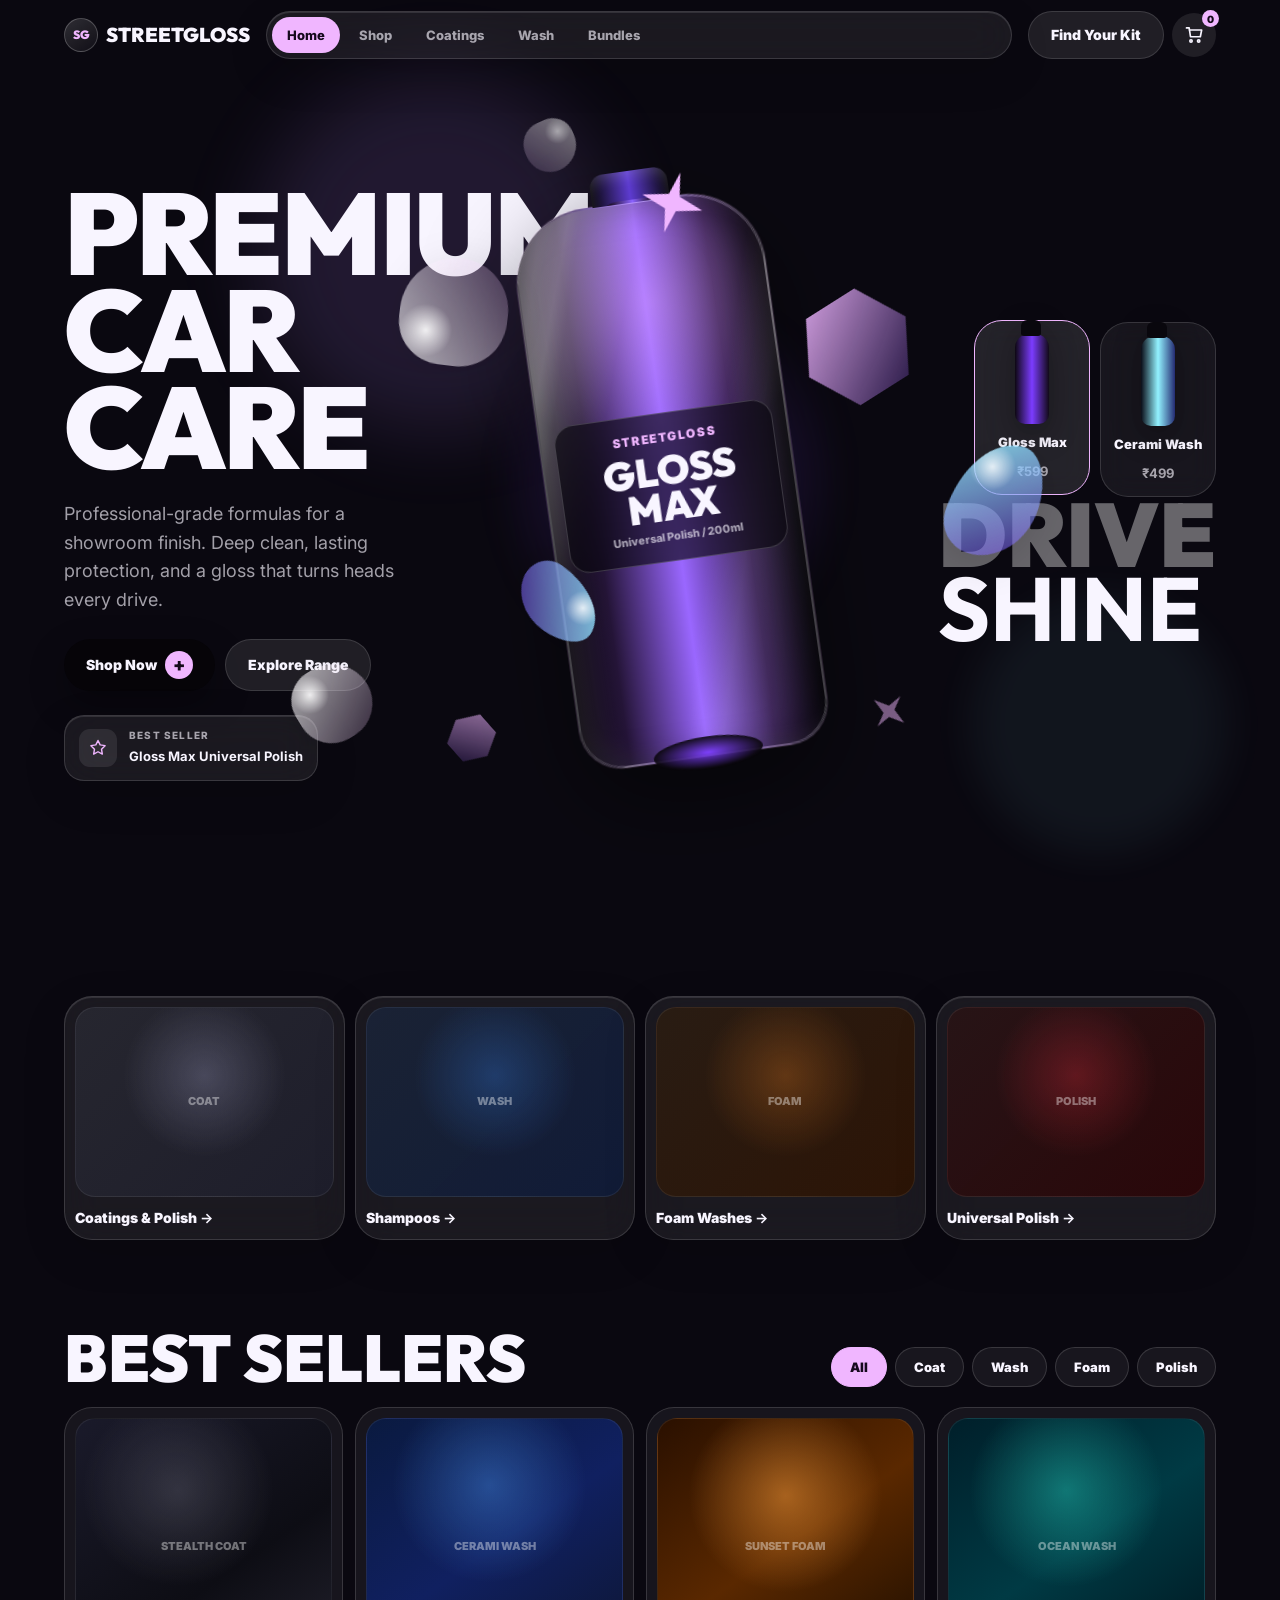
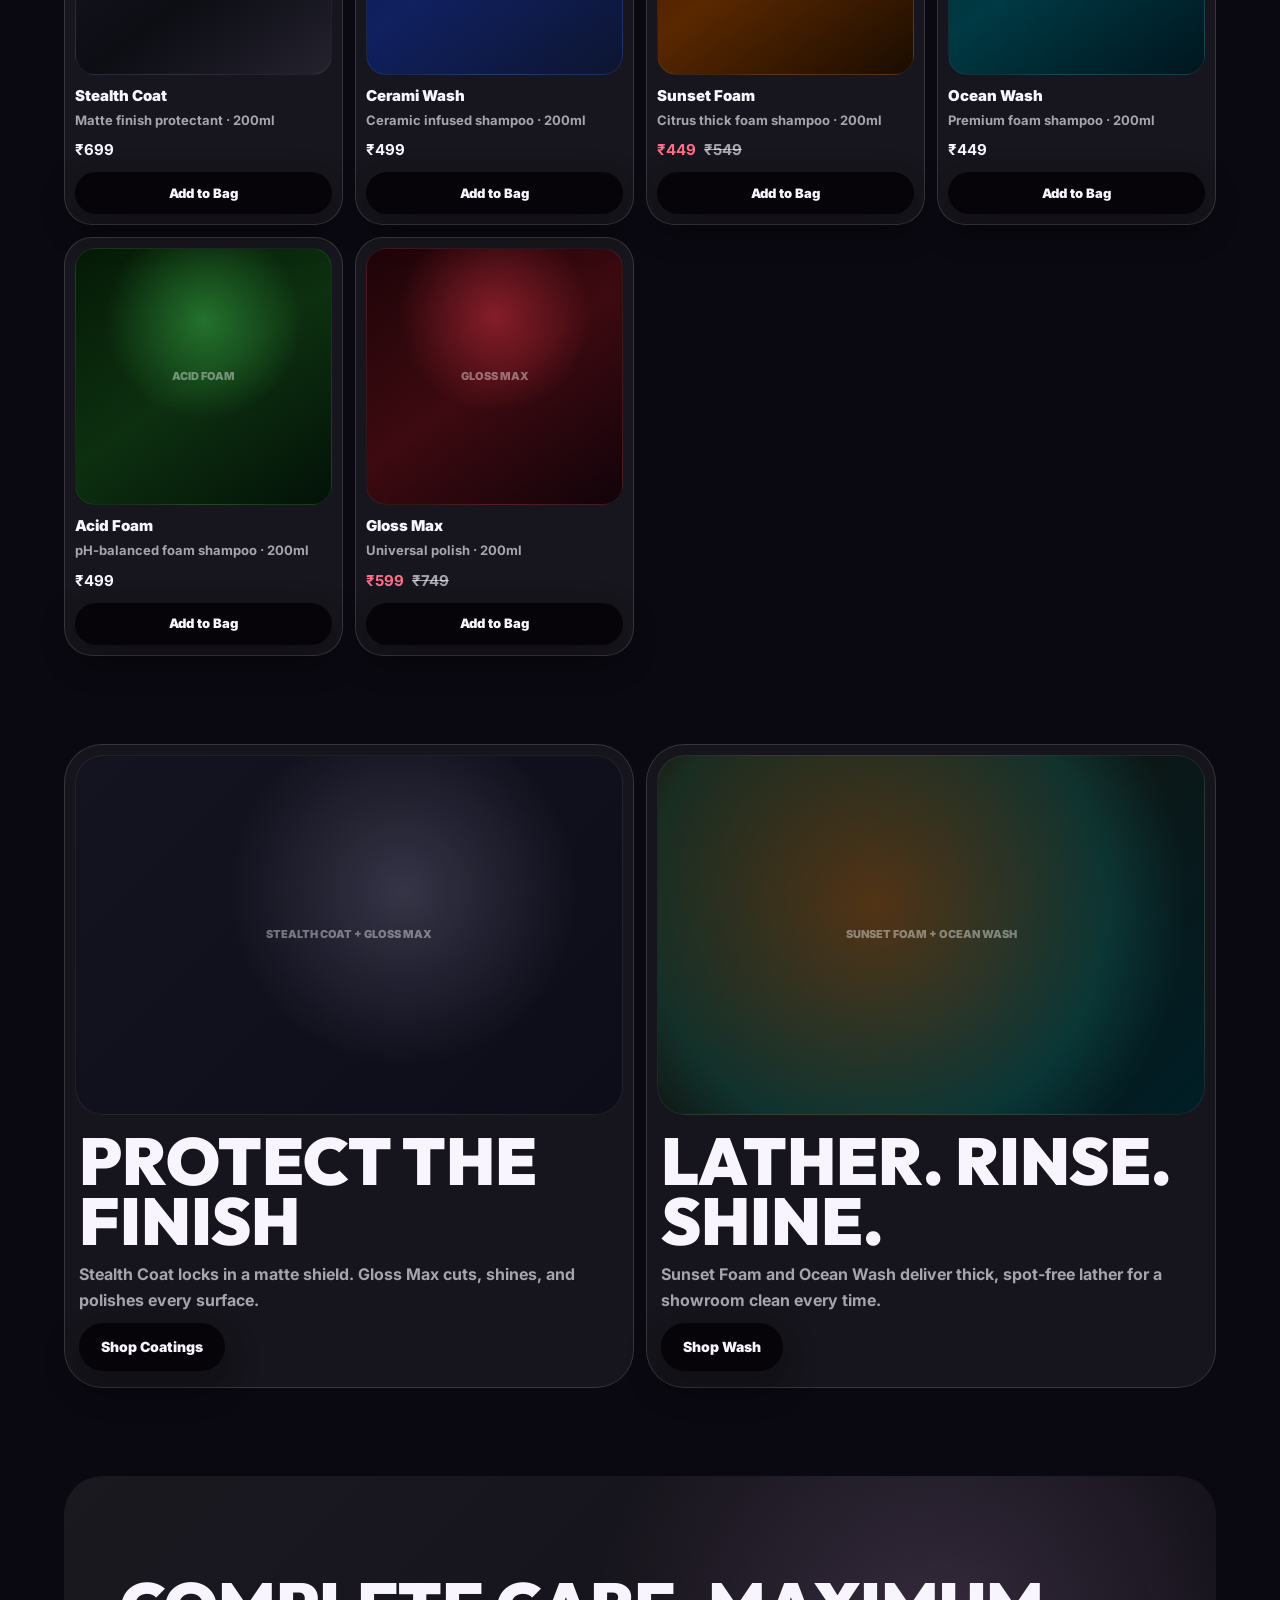
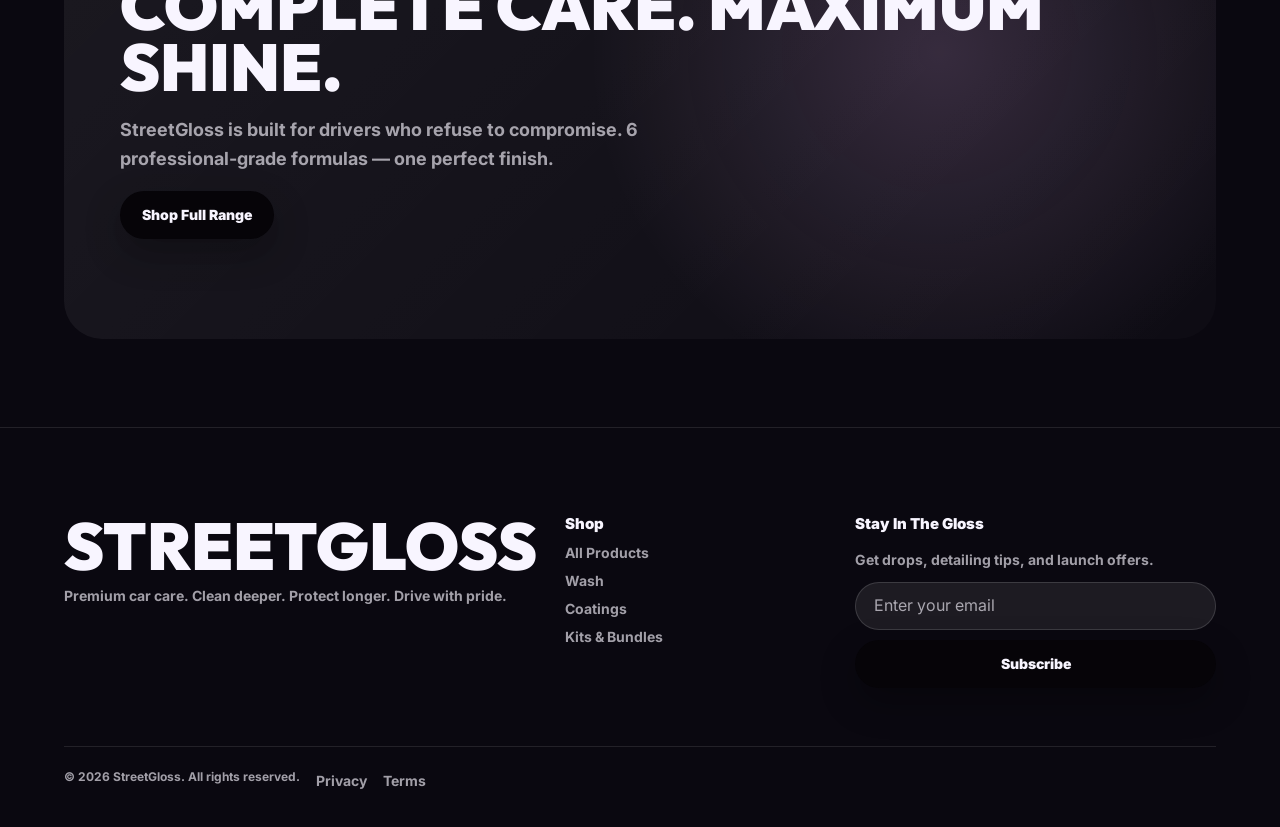
==== commit 5958f0ef: "feat: animated foam background — 7-blob lava-lamp system + grain texture" ====
--- a/index.html
+++ b/index.html
@@ -21,6 +21,17 @@
     <script src="https://cdnjs.cloudflare.com/ajax/libs/gsap/3.12.2/gsap.min.js" defer></script>
   </head>
   <body>
+
+    <!-- Animated foam background -->
+    <div class="bg-foam" aria-hidden="true">
+      <div class="foam-blob fb-1"></div>
+      <div class="foam-blob fb-2"></div>
+      <div class="foam-blob fb-3"></div>
+      <div class="foam-blob fb-4"></div>
+      <div class="foam-blob fb-5"></div>
+      <div class="foam-blob fb-6"></div>
+      <div class="foam-blob fb-7"></div>
+    </div>
 
     <div id="bubbles-container" aria-hidden="true"></div>
 
--- a/styles.css
+++ b/styles.css
@@ -86,9 +86,7 @@
   body {
     min-height: 100dvh;
     overflow-x: hidden;
-    background:
-      radial-gradient(circle at 50% 28%, var(--bg-inner) 0%, var(--bg-mid) 44%, var(--bg-outer) 100%),
-      var(--canvas);
+    background: var(--canvas);
     color: var(--ink);
     font-family: var(--font-body);
     font-size: clamp(14px, 3.8vw, 16px);
@@ -109,6 +107,204 @@
   body.nav-open { overflow: hidden; }
 
   a { color: inherit; }
+
+  /* ── Animated foam background ── */
+
+  /* Grain texture encoded as inline SVG data URL */
+  .bg-foam {
+    position: fixed;
+    inset: 0;
+    z-index: -1;
+    overflow: hidden;
+    background: var(--canvas);
+  }
+
+  /* Vignette — keeps edges deep and mysterious */
+  .bg-foam::before {
+    content: '';
+    position: absolute;
+    inset: 0;
+    z-index: 10;
+    background: radial-gradient(
+      ellipse 90% 80% at 50% 44%,
+      transparent 30%,
+      rgba(4, 2, 7, 0.55) 75%,
+      rgba(4, 2, 7, 0.82) 100%
+    );
+    pointer-events: none;
+  }
+
+  /* Grain texture for foam realism */
+  .bg-foam::after {
+    content: '';
+    position: absolute;
+    inset: -100px;
+    z-index: 11;
+    background-image:
+      url("data:image/svg+xml,%3Csvg xmlns='http://www.w3.org/2000/svg' width='300' height='300'%3E%3Cfilter id='n'%3E%3CfeTurbulence type='fractalNoise' baseFrequency='0.75' numOctaves='4' stitchTiles='stitch'/%3E%3C/filter%3E%3Crect width='300' height='300' filter='url(%23n)'/%3E%3C/svg%3E");
+    background-size: 300px 300px;
+    opacity: 0.032;
+    mix-blend-mode: soft-light;
+    pointer-events: none;
+    animation: grain-drift 8s steps(1) infinite;
+  }
+
+  @keyframes grain-drift {
+    0%   { transform: translate(0, 0); }
+    10%  { transform: translate(-2%, -3%); }
+    20%  { transform: translate(3%, 1%); }
+    30%  { transform: translate(-1%, 4%); }
+    40%  { transform: translate(4%, -2%); }
+    50%  { transform: translate(-3%, 2%); }
+    60%  { transform: translate(2%, 3%); }
+    70%  { transform: translate(-4%, -1%); }
+    80%  { transform: translate(1%, -3%); }
+    90%  { transform: translate(3%, 2%); }
+    100% { transform: translate(0, 0); }
+  }
+
+  /* Shared blob base */
+  .foam-blob {
+    position: absolute;
+    border-radius: 50%;
+    will-change: transform;
+    pointer-events: none;
+  }
+
+  /* ── Blob 1: dominant large purple — top-left ── */
+  .fb-1 {
+    width: clamp(340px, 80vw, 900px);
+    height: clamp(340px, 80vw, 900px);
+    top: -20%;
+    left: -15%;
+    background: radial-gradient(circle, rgba(74, 36, 170, 0.95) 0%, rgba(38, 14, 90, 0.7) 45%, transparent 72%);
+    filter: blur(clamp(50px, 8vw, 110px));
+    animation: fb-drift-1 22s ease-in-out infinite;
+  }
+
+  /* ── Blob 2: violet — top-right ── */
+  .fb-2 {
+    width: clamp(280px, 65vw, 760px);
+    height: clamp(280px, 65vw, 760px);
+    top: 10%;
+    right: -20%;
+    background: radial-gradient(circle, rgba(120, 55, 255, 0.8) 0%, rgba(65, 20, 140, 0.55) 44%, transparent 70%);
+    filter: blur(clamp(44px, 7vw, 95px));
+    animation: fb-drift-2 29s ease-in-out infinite;
+  }
+
+  /* ── Blob 3: deep indigo — bottom-left ── */
+  .fb-3 {
+    width: clamp(250px, 58vw, 720px);
+    height: clamp(250px, 58vw, 720px);
+    bottom: -15%;
+    left: 5%;
+    background: radial-gradient(circle, rgba(88, 34, 190, 0.85) 0%, rgba(42, 12, 95, 0.5) 48%, transparent 73%);
+    filter: blur(clamp(40px, 6.5vw, 88px));
+    animation: fb-drift-3 36s ease-in-out infinite;
+  }
+
+  /* ── Blob 4: mid purple — centre ── */
+  .fb-4 {
+    width: clamp(180px, 42vw, 560px);
+    height: clamp(180px, 42vw, 560px);
+    top: 40%;
+    left: 30%;
+    background: radial-gradient(circle, rgba(160, 90, 255, 0.65) 0%, rgba(100, 40, 190, 0.4) 44%, transparent 70%);
+    filter: blur(clamp(34px, 5.5vw, 78px));
+    animation: fb-drift-4 19s ease-in-out infinite;
+  }
+
+  /* ── Blob 5: deep violet — top-centre ── */
+  .fb-5 {
+    width: clamp(220px, 50vw, 640px);
+    height: clamp(220px, 50vw, 640px);
+    top: -8%;
+    left: 35%;
+    background: radial-gradient(circle, rgba(56, 18, 128, 0.78) 0%, rgba(28, 7, 65, 0.5) 50%, transparent 75%);
+    filter: blur(clamp(38px, 6vw, 85px));
+    animation: fb-drift-5 33s ease-in-out infinite;
+  }
+
+  /* ── Blob 6: muted violet — bottom-right ── */
+  .fb-6 {
+    width: clamp(200px, 44vw, 580px);
+    height: clamp(200px, 44vw, 580px);
+    bottom: 5%;
+    right: -5%;
+    background: radial-gradient(circle, rgba(80, 28, 170, 0.72) 0%, rgba(40, 10, 88, 0.45) 50%, transparent 74%);
+    filter: blur(clamp(32px, 5.2vw, 72px));
+    animation: fb-drift-6 27s ease-in-out infinite;
+  }
+
+  /* ── Blob 7: pink-violet accent — mid-left ── */
+  .fb-7 {
+    width: clamp(120px, 28vw, 380px);
+    height: clamp(120px, 28vw, 380px);
+    top: 60%;
+    left: -5%;
+    background: radial-gradient(circle, rgba(190, 100, 255, 0.55) 0%, rgba(110, 40, 180, 0.32) 46%, transparent 70%);
+    filter: blur(clamp(24px, 4vw, 60px));
+    animation: fb-drift-7 23s ease-in-out infinite;
+  }
+
+  /* ── Organic drift paths — transform only (GPU) ── */
+  @keyframes fb-drift-1 {
+    0%   { transform: translate(0,     0)     scale(1);    }
+    18%  { transform: translate(7%,    10%)   scale(1.06); }
+    38%  { transform: translate(-4%,   18%)   scale(0.94); }
+    58%  { transform: translate(11%,   6%)    scale(1.04); }
+    78%  { transform: translate(3%,    14%)   scale(0.98); }
+    100% { transform: translate(0,     0)     scale(1);    }
+  }
+
+  @keyframes fb-drift-2 {
+    0%   { transform: translate(0,     0)     scale(1);    }
+    22%  { transform: translate(-9%,   7%)    scale(1.05); }
+    45%  { transform: translate(-4%,   16%)   scale(0.95); }
+    67%  { transform: translate(-13%,  4%)    scale(1.07); }
+    88%  { transform: translate(-6%,   11%)   scale(0.97); }
+    100% { transform: translate(0,     0)     scale(1);    }
+  }
+
+  @keyframes fb-drift-3 {
+    0%   { transform: translate(0,     0)     scale(1);    }
+    28%  { transform: translate(5%,   -9%)    scale(1.08); }
+    55%  { transform: translate(13%,  -4%)    scale(0.93); }
+    80%  { transform: translate(4%,   -14%)   scale(1.03); }
+    100% { transform: translate(0,     0)     scale(1);    }
+  }
+
+  @keyframes fb-drift-4 {
+    0%   { transform: translate(0,     0)     scale(1);    }
+    25%  { transform: translate(-7%,  -11%)   scale(1.1);  }
+    50%  { transform: translate(9%,   -7%)    scale(0.9);  }
+    75%  { transform: translate(-3%,   8%)    scale(1.05); }
+    100% { transform: translate(0,     0)     scale(1);    }
+  }
+
+  @keyframes fb-drift-5 {
+    0%   { transform: translate(0,     0)     scale(1);    }
+    20%  { transform: translate(-5%,   13%)   scale(1.04); }
+    50%  { transform: translate(7%,    9%)    scale(0.96); }
+    78%  { transform: translate(-9%,   5%)    scale(1.06); }
+    100% { transform: translate(0,     0)     scale(1);    }
+  }
+
+  @keyframes fb-drift-6 {
+    0%   { transform: translate(0,     0)     scale(1);    }
+    32%  { transform: translate(-11%, -7%)    scale(1.07); }
+    62%  { transform: translate(-4%,  -14%)   scale(0.93); }
+    88%  { transform: translate(-8%,  -3%)    scale(1.02); }
+    100% { transform: translate(0,     0)     scale(1);    }
+  }
+
+  @keyframes fb-drift-7 {
+    0%   { transform: translate(0,     0)     scale(1);    }
+    35%  { transform: translate(14%,  -9%)    scale(1.09); }
+    70%  { transform: translate(7%,   -17%)   scale(0.94); }
+    100% { transform: translate(0,     0)     scale(1);    }
+  }
 }
 
 /* ─── Layout ─────────────────────────────────────────────── */
@@ -195,7 +391,6 @@
     z-index: 1;
   }
 
-  .header-cta { display: none; }
 
   /* Nav backdrop */
   .nav-backdrop {
@@ -1175,6 +1370,10 @@
 /* ─── Utilities ──────────────────────────────────────────── */
 @layer utilities {
 
+  /* Header CTA hidden on mobile — must live in utilities so it beats
+     .button { display: inline-flex } from @layer components */
+  .header-cta { display: none; }
+
   .sr-only {
     position: absolute;
     width: 1px; height: 1px;
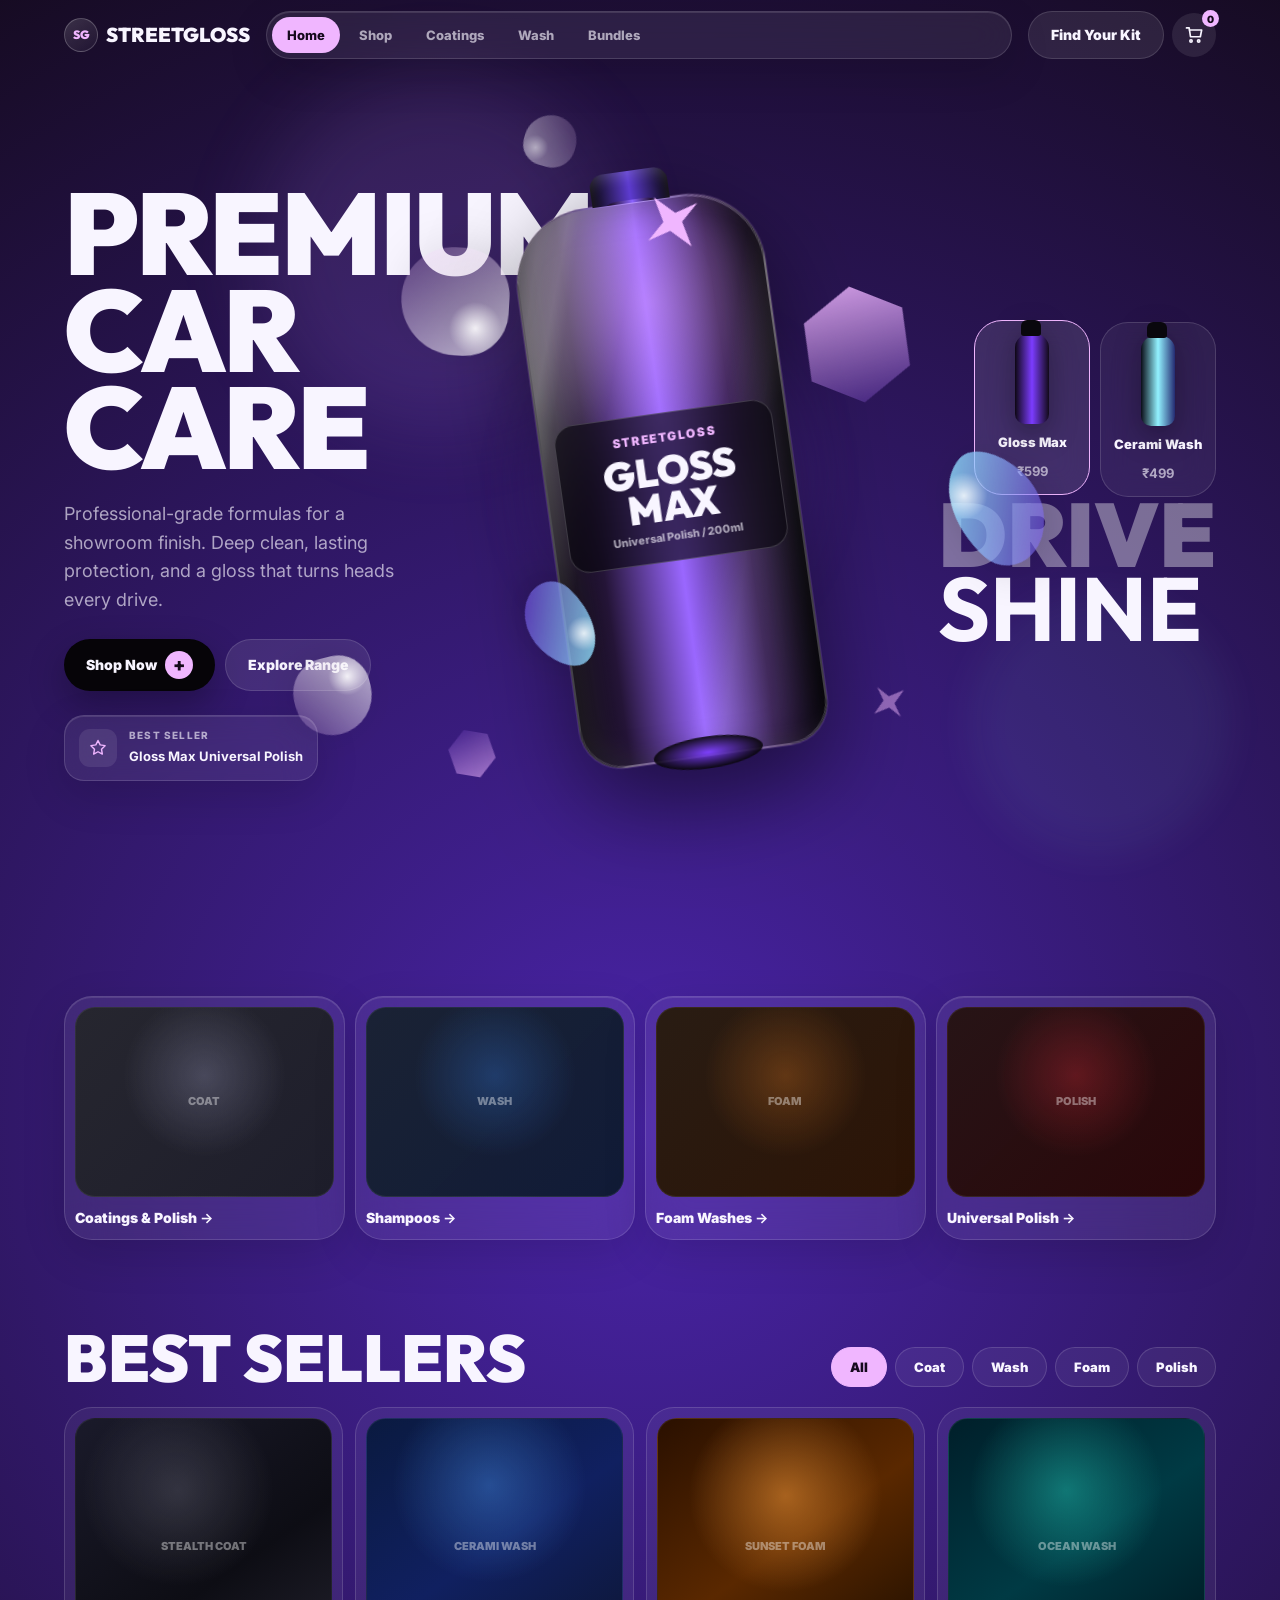
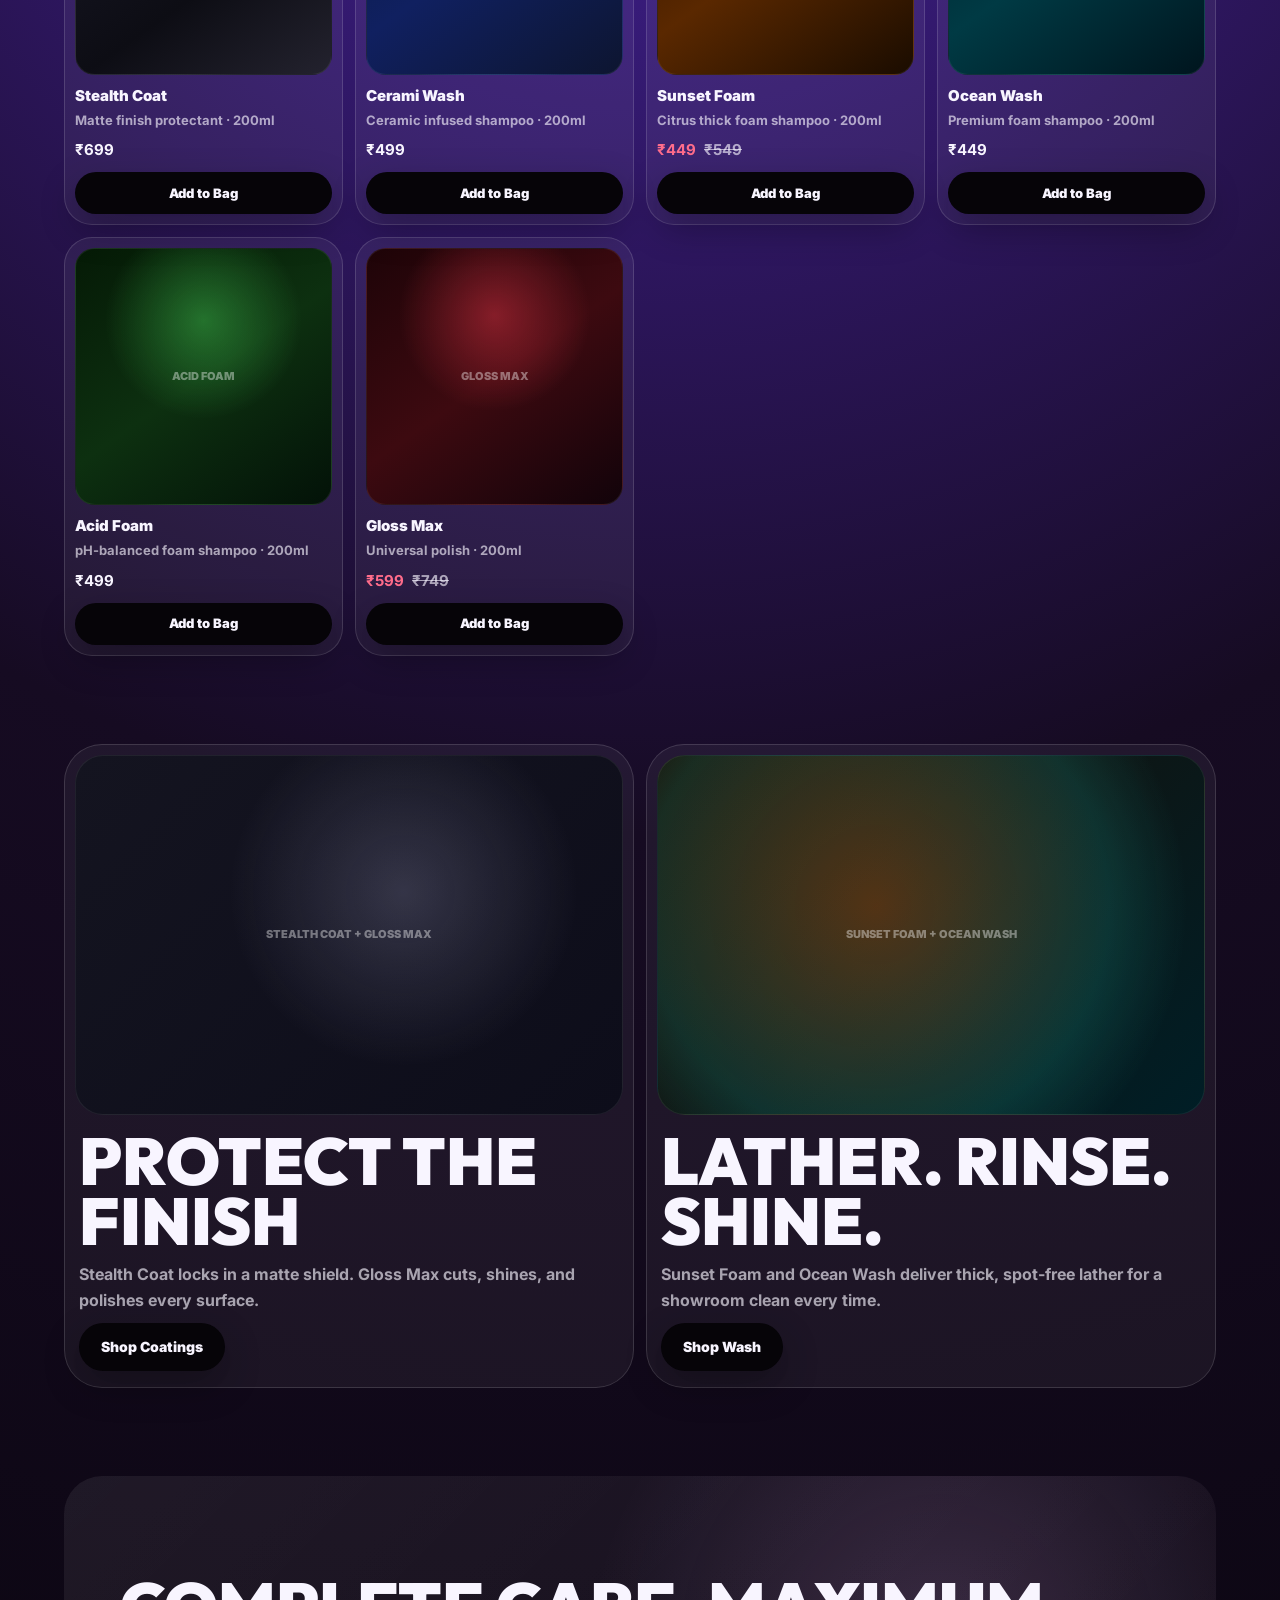
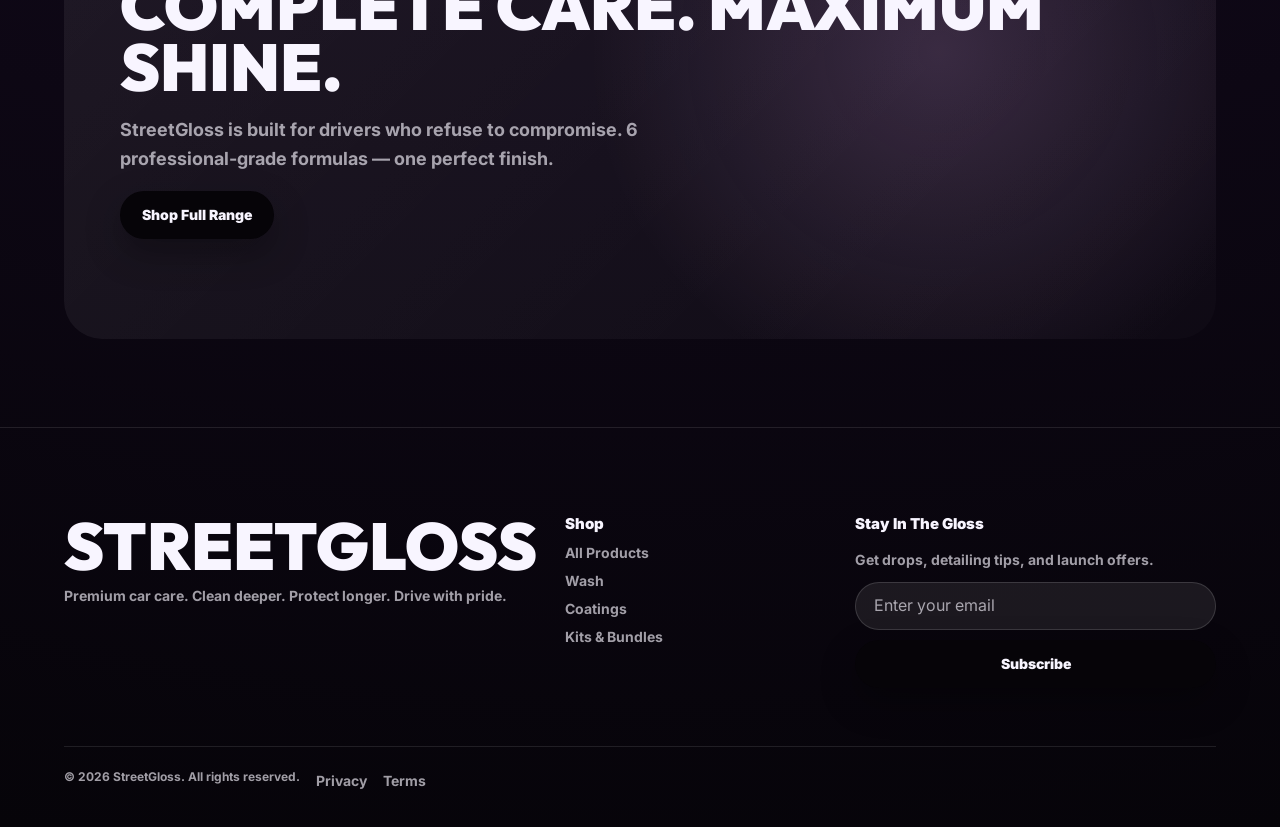
==== commit 7d5b648c: "revert: remove foam background, restore original purple gradient" ====
--- a/index.html
+++ b/index.html
@@ -21,17 +21,6 @@
     <script src="https://cdnjs.cloudflare.com/ajax/libs/gsap/3.12.2/gsap.min.js" defer></script>
   </head>
   <body>
-
-    <!-- Animated foam background -->
-    <div class="bg-foam" aria-hidden="true">
-      <div class="foam-blob fb-1"></div>
-      <div class="foam-blob fb-2"></div>
-      <div class="foam-blob fb-3"></div>
-      <div class="foam-blob fb-4"></div>
-      <div class="foam-blob fb-5"></div>
-      <div class="foam-blob fb-6"></div>
-      <div class="foam-blob fb-7"></div>
-    </div>
 
     <div id="bubbles-container" aria-hidden="true"></div>
 
--- a/styles.css
+++ b/styles.css
@@ -86,7 +86,9 @@
   body {
     min-height: 100dvh;
     overflow-x: hidden;
-    background: var(--canvas);
+    background:
+      radial-gradient(circle at 50% 28%, var(--bg-inner) 0%, var(--bg-mid) 44%, var(--bg-outer) 100%),
+      var(--canvas);
     color: var(--ink);
     font-family: var(--font-body);
     font-size: clamp(14px, 3.8vw, 16px);
@@ -107,204 +109,6 @@
   body.nav-open { overflow: hidden; }
 
   a { color: inherit; }
-
-  /* ── Animated foam background ── */
-
-  /* Grain texture encoded as inline SVG data URL */
-  .bg-foam {
-    position: fixed;
-    inset: 0;
-    z-index: -1;
-    overflow: hidden;
-    background: var(--canvas);
-  }
-
-  /* Vignette — keeps edges deep and mysterious */
-  .bg-foam::before {
-    content: '';
-    position: absolute;
-    inset: 0;
-    z-index: 10;
-    background: radial-gradient(
-      ellipse 90% 80% at 50% 44%,
-      transparent 30%,
-      rgba(4, 2, 7, 0.55) 75%,
-      rgba(4, 2, 7, 0.82) 100%
-    );
-    pointer-events: none;
-  }
-
-  /* Grain texture for foam realism */
-  .bg-foam::after {
-    content: '';
-    position: absolute;
-    inset: -100px;
-    z-index: 11;
-    background-image:
-      url("data:image/svg+xml,%3Csvg xmlns='http://www.w3.org/2000/svg' width='300' height='300'%3E%3Cfilter id='n'%3E%3CfeTurbulence type='fractalNoise' baseFrequency='0.75' numOctaves='4' stitchTiles='stitch'/%3E%3C/filter%3E%3Crect width='300' height='300' filter='url(%23n)'/%3E%3C/svg%3E");
-    background-size: 300px 300px;
-    opacity: 0.032;
-    mix-blend-mode: soft-light;
-    pointer-events: none;
-    animation: grain-drift 8s steps(1) infinite;
-  }
-
-  @keyframes grain-drift {
-    0%   { transform: translate(0, 0); }
-    10%  { transform: translate(-2%, -3%); }
-    20%  { transform: translate(3%, 1%); }
-    30%  { transform: translate(-1%, 4%); }
-    40%  { transform: translate(4%, -2%); }
-    50%  { transform: translate(-3%, 2%); }
-    60%  { transform: translate(2%, 3%); }
-    70%  { transform: translate(-4%, -1%); }
-    80%  { transform: translate(1%, -3%); }
-    90%  { transform: translate(3%, 2%); }
-    100% { transform: translate(0, 0); }
-  }
-
-  /* Shared blob base */
-  .foam-blob {
-    position: absolute;
-    border-radius: 50%;
-    will-change: transform;
-    pointer-events: none;
-  }
-
-  /* ── Blob 1: dominant large purple — top-left ── */
-  .fb-1 {
-    width: clamp(340px, 80vw, 900px);
-    height: clamp(340px, 80vw, 900px);
-    top: -20%;
-    left: -15%;
-    background: radial-gradient(circle, rgba(74, 36, 170, 0.95) 0%, rgba(38, 14, 90, 0.7) 45%, transparent 72%);
-    filter: blur(clamp(50px, 8vw, 110px));
-    animation: fb-drift-1 22s ease-in-out infinite;
-  }
-
-  /* ── Blob 2: violet — top-right ── */
-  .fb-2 {
-    width: clamp(280px, 65vw, 760px);
-    height: clamp(280px, 65vw, 760px);
-    top: 10%;
-    right: -20%;
-    background: radial-gradient(circle, rgba(120, 55, 255, 0.8) 0%, rgba(65, 20, 140, 0.55) 44%, transparent 70%);
-    filter: blur(clamp(44px, 7vw, 95px));
-    animation: fb-drift-2 29s ease-in-out infinite;
-  }
-
-  /* ── Blob 3: deep indigo — bottom-left ── */
-  .fb-3 {
-    width: clamp(250px, 58vw, 720px);
-    height: clamp(250px, 58vw, 720px);
-    bottom: -15%;
-    left: 5%;
-    background: radial-gradient(circle, rgba(88, 34, 190, 0.85) 0%, rgba(42, 12, 95, 0.5) 48%, transparent 73%);
-    filter: blur(clamp(40px, 6.5vw, 88px));
-    animation: fb-drift-3 36s ease-in-out infinite;
-  }
-
-  /* ── Blob 4: mid purple — centre ── */
-  .fb-4 {
-    width: clamp(180px, 42vw, 560px);
-    height: clamp(180px, 42vw, 560px);
-    top: 40%;
-    left: 30%;
-    background: radial-gradient(circle, rgba(160, 90, 255, 0.65) 0%, rgba(100, 40, 190, 0.4) 44%, transparent 70%);
-    filter: blur(clamp(34px, 5.5vw, 78px));
-    animation: fb-drift-4 19s ease-in-out infinite;
-  }
-
-  /* ── Blob 5: deep violet — top-centre ── */
-  .fb-5 {
-    width: clamp(220px, 50vw, 640px);
-    height: clamp(220px, 50vw, 640px);
-    top: -8%;
-    left: 35%;
-    background: radial-gradient(circle, rgba(56, 18, 128, 0.78) 0%, rgba(28, 7, 65, 0.5) 50%, transparent 75%);
-    filter: blur(clamp(38px, 6vw, 85px));
-    animation: fb-drift-5 33s ease-in-out infinite;
-  }
-
-  /* ── Blob 6: muted violet — bottom-right ── */
-  .fb-6 {
-    width: clamp(200px, 44vw, 580px);
-    height: clamp(200px, 44vw, 580px);
-    bottom: 5%;
-    right: -5%;
-    background: radial-gradient(circle, rgba(80, 28, 170, 0.72) 0%, rgba(40, 10, 88, 0.45) 50%, transparent 74%);
-    filter: blur(clamp(32px, 5.2vw, 72px));
-    animation: fb-drift-6 27s ease-in-out infinite;
-  }
-
-  /* ── Blob 7: pink-violet accent — mid-left ── */
-  .fb-7 {
-    width: clamp(120px, 28vw, 380px);
-    height: clamp(120px, 28vw, 380px);
-    top: 60%;
-    left: -5%;
-    background: radial-gradient(circle, rgba(190, 100, 255, 0.55) 0%, rgba(110, 40, 180, 0.32) 46%, transparent 70%);
-    filter: blur(clamp(24px, 4vw, 60px));
-    animation: fb-drift-7 23s ease-in-out infinite;
-  }
-
-  /* ── Organic drift paths — transform only (GPU) ── */
-  @keyframes fb-drift-1 {
-    0%   { transform: translate(0,     0)     scale(1);    }
-    18%  { transform: translate(7%,    10%)   scale(1.06); }
-    38%  { transform: translate(-4%,   18%)   scale(0.94); }
-    58%  { transform: translate(11%,   6%)    scale(1.04); }
-    78%  { transform: translate(3%,    14%)   scale(0.98); }
-    100% { transform: translate(0,     0)     scale(1);    }
-  }
-
-  @keyframes fb-drift-2 {
-    0%   { transform: translate(0,     0)     scale(1);    }
-    22%  { transform: translate(-9%,   7%)    scale(1.05); }
-    45%  { transform: translate(-4%,   16%)   scale(0.95); }
-    67%  { transform: translate(-13%,  4%)    scale(1.07); }
-    88%  { transform: translate(-6%,   11%)   scale(0.97); }
-    100% { transform: translate(0,     0)     scale(1);    }
-  }
-
-  @keyframes fb-drift-3 {
-    0%   { transform: translate(0,     0)     scale(1);    }
-    28%  { transform: translate(5%,   -9%)    scale(1.08); }
-    55%  { transform: translate(13%,  -4%)    scale(0.93); }
-    80%  { transform: translate(4%,   -14%)   scale(1.03); }
-    100% { transform: translate(0,     0)     scale(1);    }
-  }
-
-  @keyframes fb-drift-4 {
-    0%   { transform: translate(0,     0)     scale(1);    }
-    25%  { transform: translate(-7%,  -11%)   scale(1.1);  }
-    50%  { transform: translate(9%,   -7%)    scale(0.9);  }
-    75%  { transform: translate(-3%,   8%)    scale(1.05); }
-    100% { transform: translate(0,     0)     scale(1);    }
-  }
-
-  @keyframes fb-drift-5 {
-    0%   { transform: translate(0,     0)     scale(1);    }
-    20%  { transform: translate(-5%,   13%)   scale(1.04); }
-    50%  { transform: translate(7%,    9%)    scale(0.96); }
-    78%  { transform: translate(-9%,   5%)    scale(1.06); }
-    100% { transform: translate(0,     0)     scale(1);    }
-  }
-
-  @keyframes fb-drift-6 {
-    0%   { transform: translate(0,     0)     scale(1);    }
-    32%  { transform: translate(-11%, -7%)    scale(1.07); }
-    62%  { transform: translate(-4%,  -14%)   scale(0.93); }
-    88%  { transform: translate(-8%,  -3%)    scale(1.02); }
-    100% { transform: translate(0,     0)     scale(1);    }
-  }
-
-  @keyframes fb-drift-7 {
-    0%   { transform: translate(0,     0)     scale(1);    }
-    35%  { transform: translate(14%,  -9%)    scale(1.09); }
-    70%  { transform: translate(7%,   -17%)   scale(0.94); }
-    100% { transform: translate(0,     0)     scale(1);    }
-  }
 }
 
 /* ─── Layout ─────────────────────────────────────────────── */
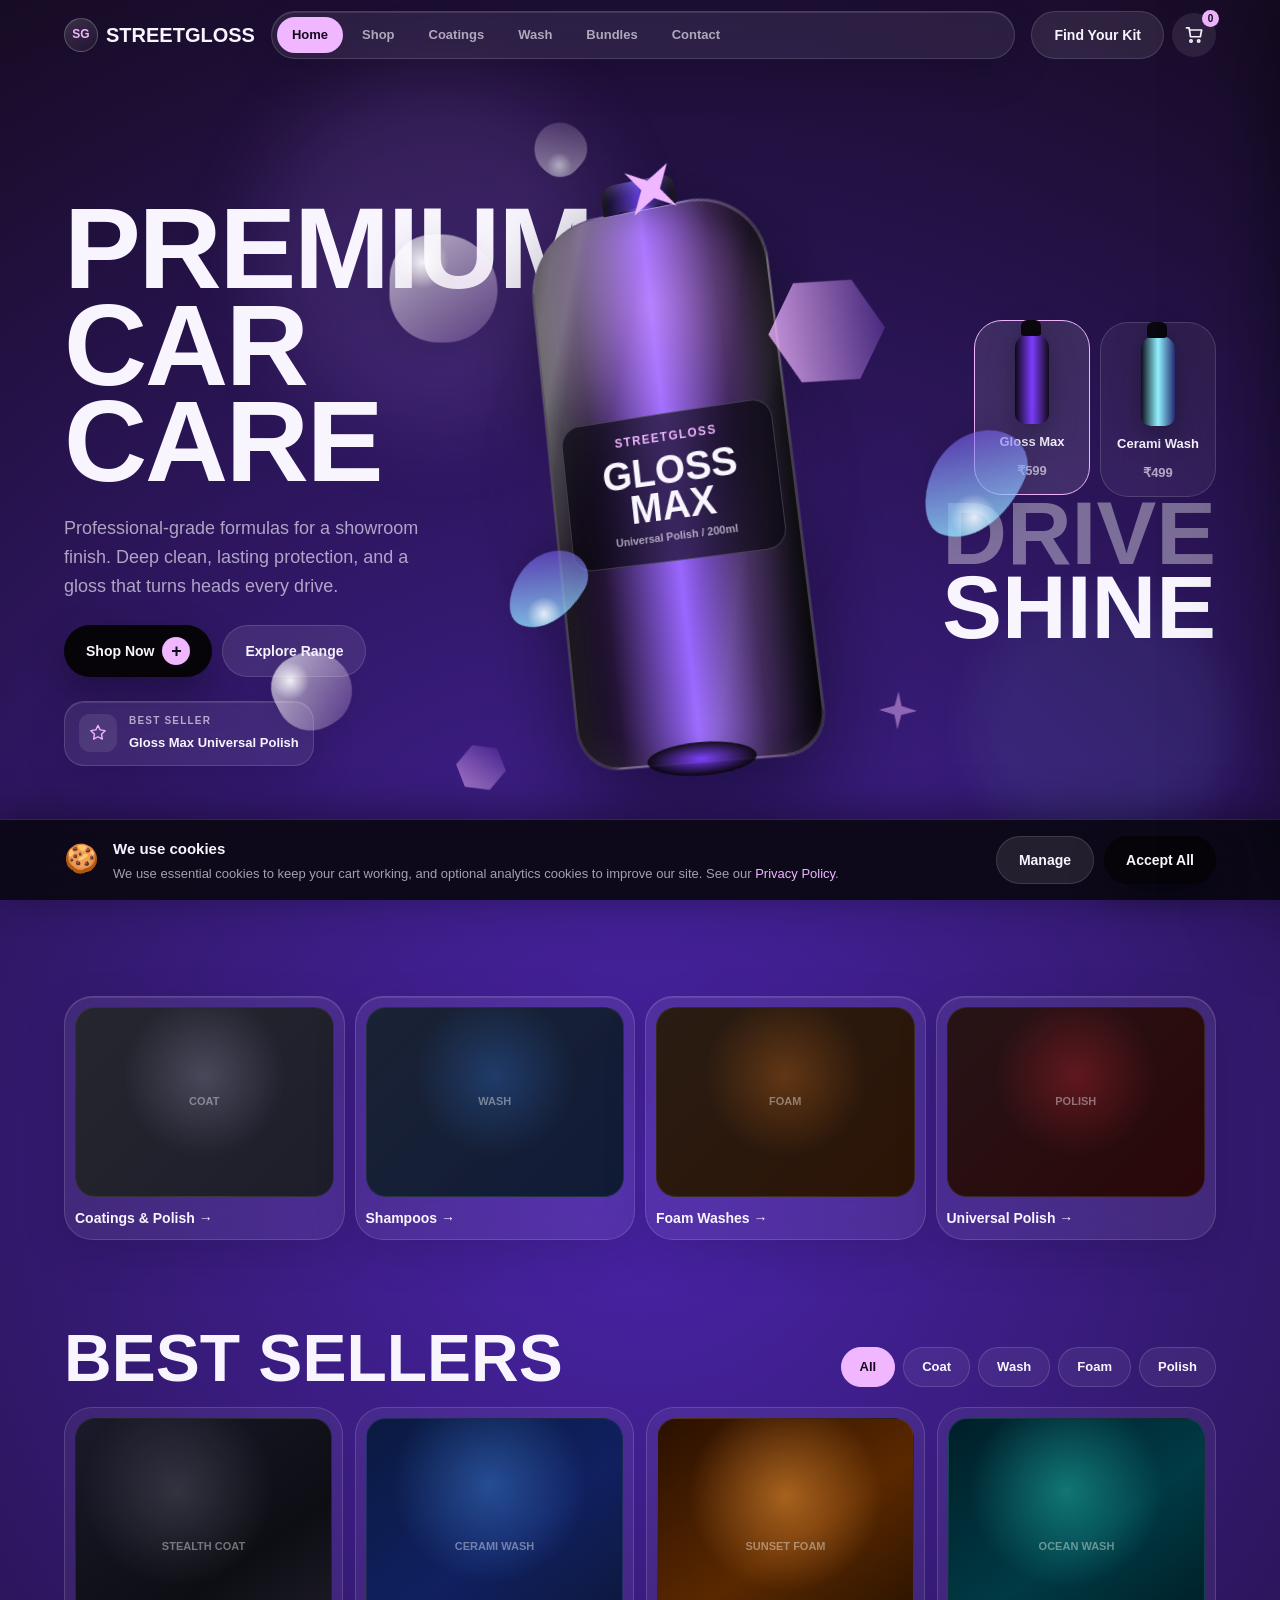
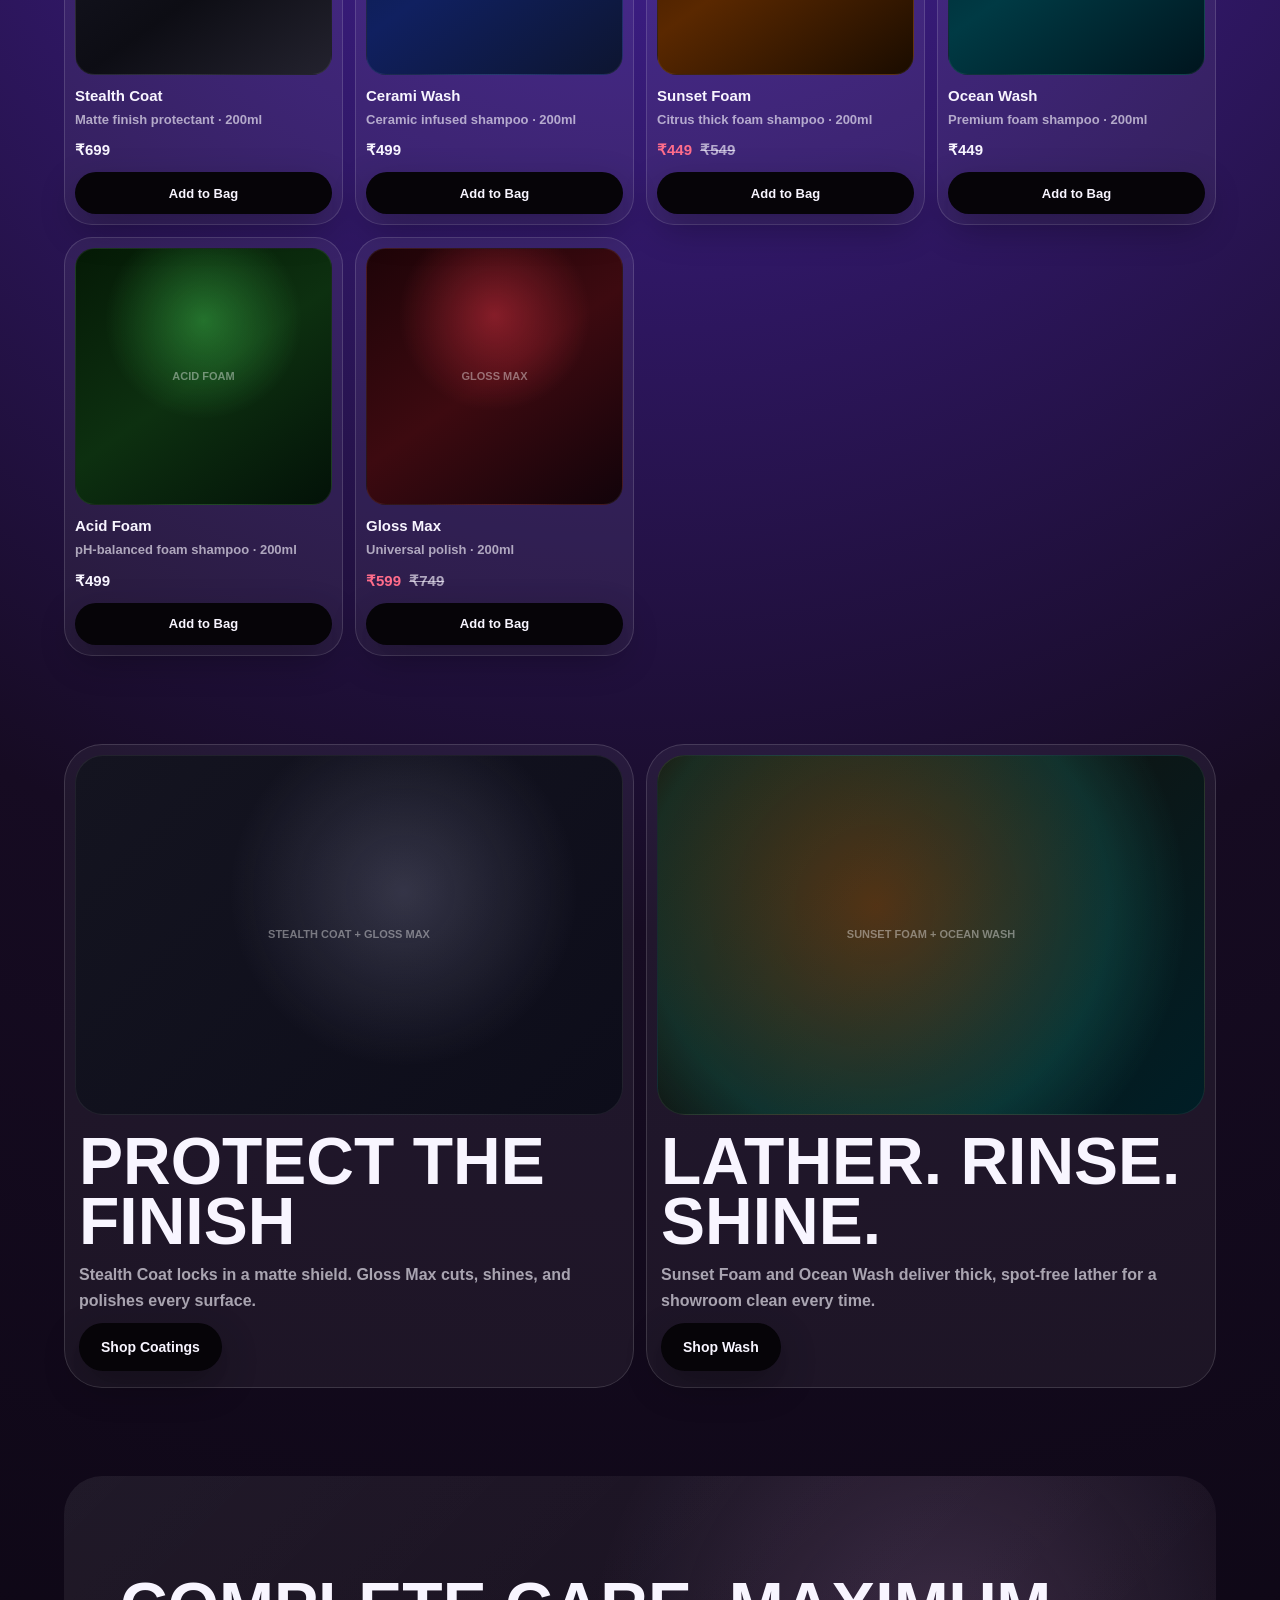
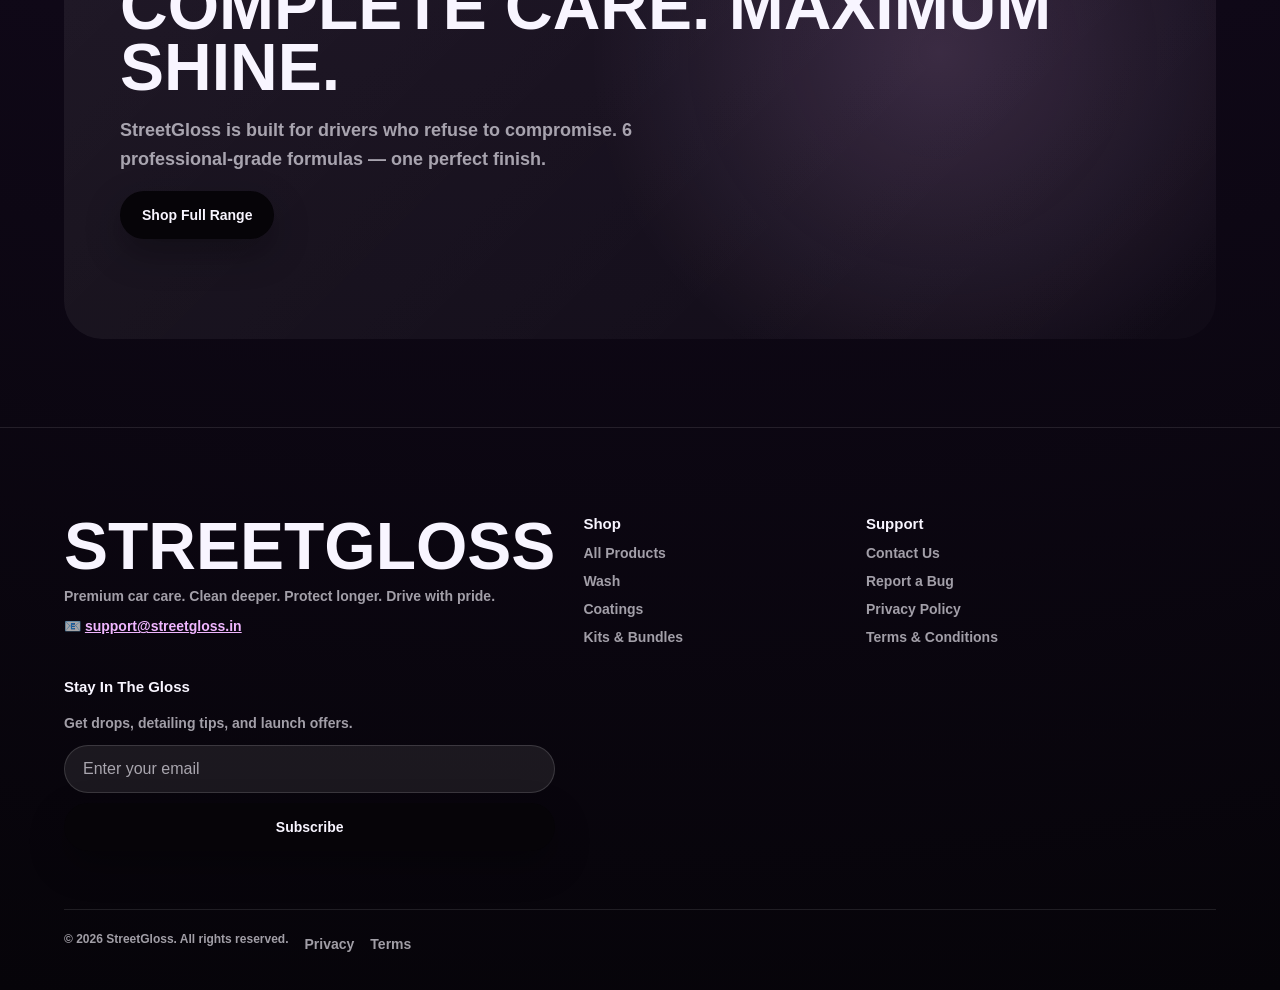
==== commit bcb50ee8: "feat: functional cart, product modals, legal pages, contact/bug report, cookie consent, kit finder +" ====
--- a/index.html
+++ b/index.html
@@ -4,6 +4,9 @@
     <meta charset="UTF-8" />
     <meta name="viewport" content="width=device-width, initial-scale=1.0, viewport-fit=cover" />
     <meta name="theme-color" content="#0a0810" />
+    <!-- Security headers (supplement server-level headers) -->
+    <meta http-equiv="Content-Security-Policy" content="default-src 'self'; script-src 'self' https://cdnjs.cloudflare.com https://fonts.googleapis.com; style-src 'self' 'unsafe-inline' https://fonts.googleapis.com https://fonts.gstatic.com; font-src 'self' https://fonts.gstatic.com; img-src 'self' data:; connect-src 'self'; frame-ancestors 'none'; base-uri 'self'; form-action 'self';" />
+    <meta name="referrer" content="strict-origin-when-cross-origin" />
     <meta name="apple-mobile-web-app-capable" content="yes" />
     <meta name="apple-mobile-web-app-status-bar-style" content="black-translucent" />
     <title>StreetGloss | Premium Car Care</title>
@@ -18,7 +21,7 @@
       rel="stylesheet"
     />
     <link rel="stylesheet" href="styles.css" />
-    <script src="https://cdnjs.cloudflare.com/ajax/libs/gsap/3.12.2/gsap.min.js" defer></script>
+    <script src="https://cdnjs.cloudflare.com/ajax/libs/gsap/3.12.2/gsap.min.js" integrity="sha512-16esztaSRplJROstbIIdwX3N97V1+pZvV33ABoG1H2OJ9I0drAgLVZzozny1ISrVYhMEeaHUFStwqOLK/j78Q==" crossorigin="anonymous" referrerpolicy="no-referrer" defer></script>
   </head>
   <body>
 
@@ -34,6 +37,7 @@
       <a href="#coatings">Coatings</a>
       <a href="#wash">Wash</a>
       <a href="#bundles">Bundles</a>
+      <a href="#" id="mob-contact-link">Contact</a>
     </nav>
 
     <header class="site-header" aria-label="Site header">
@@ -49,11 +53,12 @@
         <a href="#coatings">Coatings</a>
         <a href="#wash">Wash</a>
         <a href="#bundles">Bundles</a>
+        <a href="#" id="desk-contact-link">Contact</a>
       </nav>
 
       <div class="header-actions">
-        <button class="button button-secondary header-cta" type="button">Find Your Kit</button>
-        <button class="icon-button cart-button" type="button" aria-label="Cart, 0 items">
+        <button class="button button-secondary header-cta" type="button" id="find-kit-btn">Find Your Kit</button>
+        <button class="icon-button cart-button" type="button" aria-label="Cart, 0 items" id="cart-open-btn">
           <svg viewBox="0 0 24 24" aria-hidden="true">
             <path d="M6.2 6h15l-1.6 8.1H7.8L6.2 3.5H3" />
             <path d="M8.4 20.5a1.4 1.4 0 1 0 0-2.8 1.4 1.4 0 0 0 0 2.8Zm9.2 0a1.4 1.4 0 1 0 0-2.8 1.4 1.4 0 0 0 0 2.8Z" />
@@ -186,7 +191,6 @@
       <section class="product-section" id="products" aria-labelledby="best-sellers-title">
         <div class="section-heading">
           <h2 id="best-sellers-title">Best Sellers</h2>
-          <!-- Horizontally scrollable chips on mobile -->
           <div class="filter-scroll" role="group" aria-label="Product filters">
             <div class="filter-chips">
               <button class="chip is-active" type="button" data-filter="all">All</button>
@@ -199,47 +203,47 @@
         </div>
 
         <div class="product-grid">
-          <article class="product-card" data-category="coat" data-name="Stealth Coat">
+          <article class="product-card" data-category="coat" data-product-id="stealth-coat" tabindex="0" role="button" aria-label="View Stealth Coat details">
             <div class="product-visual pv-stealth"><span>Stealth Coat</span></div>
             <h3>Stealth Coat</h3>
             <p>Matte finish protectant · 200ml</p>
             <strong>₹699</strong>
-            <button class="button button-primary add-cart" type="button">Add to Bag</button>
+            <button class="button button-primary add-cart" type="button" data-product-id="stealth-coat">Add to Bag</button>
           </article>
-          <article class="product-card" data-category="wash" data-name="Cerami Wash">
+          <article class="product-card" data-category="wash" data-product-id="cerami-wash" tabindex="0" role="button" aria-label="View Cerami Wash details">
             <div class="product-visual pv-cerami"><span>Cerami Wash</span></div>
             <h3>Cerami Wash</h3>
             <p>Ceramic infused shampoo · 200ml</p>
             <strong>₹499</strong>
-            <button class="button button-primary add-cart" type="button">Add to Bag</button>
+            <button class="button button-primary add-cart" type="button" data-product-id="cerami-wash">Add to Bag</button>
           </article>
-          <article class="product-card" data-category="foam" data-name="Sunset Foam">
+          <article class="product-card" data-category="foam" data-product-id="sunset-foam" tabindex="0" role="button" aria-label="View Sunset Foam details">
             <div class="product-visual pv-sunset"><span>Sunset Foam</span></div>
             <h3>Sunset Foam</h3>
             <p>Citrus thick foam shampoo · 200ml</p>
             <strong><span class="sale">₹449</span> <del>₹549</del></strong>
-            <button class="button button-primary add-cart" type="button">Add to Bag</button>
+            <button class="button button-primary add-cart" type="button" data-product-id="sunset-foam">Add to Bag</button>
           </article>
-          <article class="product-card" data-category="foam" data-name="Ocean Wash">
+          <article class="product-card" data-category="foam" data-product-id="ocean-wash" tabindex="0" role="button" aria-label="View Ocean Wash details">
             <div class="product-visual pv-ocean"><span>Ocean Wash</span></div>
             <h3>Ocean Wash</h3>
             <p>Premium foam shampoo · 200ml</p>
             <strong>₹449</strong>
-            <button class="button button-primary add-cart" type="button">Add to Bag</button>
+            <button class="button button-primary add-cart" type="button" data-product-id="ocean-wash">Add to Bag</button>
           </article>
-          <article class="product-card" data-category="foam" data-name="Acid Foam">
+          <article class="product-card" data-category="foam" data-product-id="acid-foam" tabindex="0" role="button" aria-label="View Acid Foam details">
             <div class="product-visual pv-acid"><span>Acid Foam</span></div>
             <h3>Acid Foam</h3>
             <p>pH-balanced foam shampoo · 200ml</p>
             <strong>₹499</strong>
-            <button class="button button-primary add-cart" type="button">Add to Bag</button>
+            <button class="button button-primary add-cart" type="button" data-product-id="acid-foam">Add to Bag</button>
           </article>
-          <article class="product-card" data-category="polish" data-name="Gloss Max">
+          <article class="product-card" data-category="polish" data-product-id="gloss-max" tabindex="0" role="button" aria-label="View Gloss Max details">
             <div class="product-visual pv-gloss"><span>Gloss Max</span></div>
             <h3>Gloss Max</h3>
             <p>Universal polish · 200ml</p>
             <strong><span class="sale">₹599</span> <del>₹749</del></strong>
-            <button class="button button-primary add-cart" type="button">Add to Bag</button>
+            <button class="button button-primary add-cart" type="button" data-product-id="gloss-max">Add to Bag</button>
           </article>
         </div>
       </section>
@@ -277,6 +281,7 @@
       <div>
         <h2>StreetGloss</h2>
         <p>Premium car care. Clean deeper. Protect longer. Drive with pride.</p>
+        <p class="footer-email">📧 <a href="mailto:support@streetgloss.in">support@streetgloss.in</a></p>
       </div>
       <div>
         <h3>Shop</h3>
@@ -284,6 +289,13 @@
         <a href="#wash">Wash</a>
         <a href="#coatings">Coatings</a>
         <a href="#bundles">Kits &amp; Bundles</a>
+      </div>
+      <div>
+        <h3>Support</h3>
+        <a href="#" id="contact-link">Contact Us</a>
+        <a href="#" id="bug-report-link">Report a Bug</a>
+        <a href="#" id="privacy-link">Privacy Policy</a>
+        <a href="#" id="terms-link">Terms &amp; Conditions</a>
       </div>
       <form class="newsletter">
         <h3>Stay In The Gloss</h3>
@@ -297,10 +309,344 @@
       </form>
       <div class="legal">
         <span>© 2026 StreetGloss. All rights reserved.</span>
-        <a href="#">Privacy</a>
-        <a href="#">Terms</a>
+        <a href="#" id="privacy-link-2">Privacy</a>
+        <a href="#" id="terms-link-2">Terms</a>
       </div>
     </footer>
+
+    <!-- ══════════════════════════════════════
+         CART DRAWER
+    ═══════════════════════════════════════ -->
+    <div class="cart-overlay" id="cart-overlay" aria-hidden="true"></div>
+    <aside class="cart-drawer" id="cart-drawer" aria-label="Shopping cart" aria-hidden="true">
+      <div class="cart-header">
+        <h2>Your Bag <span class="cart-header-count">0</span></h2>
+        <button class="icon-button cart-close-btn" id="cart-close-btn" aria-label="Close cart">
+          <svg viewBox="0 0 24 24" width="20" height="20" fill="none" stroke="currentColor" stroke-width="2">
+            <path d="M18 6L6 18M6 6l12 12"/>
+          </svg>
+        </button>
+      </div>
+      <div class="cart-items" id="cart-items">
+        <div class="cart-empty" id="cart-empty">
+          <div class="cart-empty-icon">🛒</div>
+          <p>Your bag is empty</p>
+          <span>Add some products to get started!</span>
+        </div>
+      </div>
+      <div class="cart-footer" id="cart-footer">
+        <div class="cart-total-row">
+          <span>Subtotal</span>
+          <strong id="cart-total">₹0</strong>
+        </div>
+        <div class="cart-total-row cart-shipping">
+          <span>Shipping</span>
+          <span class="free-shipping">FREE</span>
+        </div>
+        <div class="cart-total-row cart-grand">
+          <span>Total</span>
+          <strong id="cart-grand-total">₹0</strong>
+        </div>
+        <button class="button button-primary cart-checkout-btn" id="checkout-btn" type="button">Checkout →</button>
+        <p class="cart-secure-note">🔒 Secure checkout · Free returns</p>
+      </div>
+    </aside>
+
+    <!-- Checkout Success Modal -->
+    <div class="modal-overlay" id="checkout-success-overlay" aria-hidden="true">
+      <div class="modal-box success-box" role="dialog" aria-modal="true" aria-labelledby="checkout-success-title">
+        <div class="success-icon">✅</div>
+        <h2 id="checkout-success-title">Order Placed!</h2>
+        <p>Thank you for your order. We'll send a confirmation to your email shortly.</p>
+        <p class="order-id">Order #SG-<span id="order-num"></span></p>
+        <button class="button button-primary" id="checkout-success-close">Continue Shopping</button>
+      </div>
+    </div>
+
+    <!-- ══════════════════════════════════════
+         PRODUCT DETAIL MODAL
+    ═══════════════════════════════════════ -->
+    <div class="modal-overlay" id="product-overlay" aria-hidden="true">
+      <div class="modal-box product-modal-box" role="dialog" aria-modal="true" aria-labelledby="product-modal-title">
+        <button class="modal-close" id="product-modal-close" aria-label="Close product details">
+          <svg viewBox="0 0 24 24" width="18" height="18" fill="none" stroke="currentColor" stroke-width="2.5">
+            <path d="M18 6L6 18M6 6l12 12"/>
+          </svg>
+        </button>
+        <div class="product-modal-inner">
+          <div class="product-modal-visual" id="product-modal-visual"></div>
+          <div class="product-modal-info">
+            <div class="product-modal-badge" id="product-modal-badge">Bestseller</div>
+            <h2 id="product-modal-title">Product Name</h2>
+            <p class="product-modal-tagline" id="product-modal-tagline"></p>
+            <div class="product-modal-price" id="product-modal-price"></div>
+            <div class="product-modal-rating">
+              <span class="stars">★★★★★</span>
+              <span id="product-modal-rating-text">4.8 (312 reviews)</span>
+            </div>
+            <div class="product-modal-desc" id="product-modal-desc"></div>
+            <div class="product-modal-specs" id="product-modal-specs"></div>
+            <div class="product-modal-actions">
+              <div class="qty-control">
+                <button class="qty-btn" id="qty-minus" aria-label="Decrease quantity">−</button>
+                <span id="modal-qty">1</span>
+                <button class="qty-btn" id="qty-plus" aria-label="Increase quantity">+</button>
+              </div>
+              <button class="button button-primary product-modal-add-btn" id="product-modal-add-btn" type="button">Add to Bag</button>
+            </div>
+          </div>
+        </div>
+      </div>
+    </div>
+
+    <!-- ══════════════════════════════════════
+         CONTACT / SUPPORT MODAL
+    ═══════════════════════════════════════ -->
+    <div class="modal-overlay" id="contact-overlay" aria-hidden="true">
+      <div class="modal-box contact-modal-box" role="dialog" aria-modal="true" aria-labelledby="contact-modal-title">
+        <button class="modal-close" id="contact-modal-close" aria-label="Close contact form">
+          <svg viewBox="0 0 24 24" width="18" height="18" fill="none" stroke="currentColor" stroke-width="2.5">
+            <path d="M18 6L6 18M6 6l12 12"/>
+          </svg>
+        </button>
+        <div class="contact-modal-header">
+          <div class="contact-icon">💬</div>
+          <h2 id="contact-modal-title">Get In Touch</h2>
+          <p>We typically reply within 24 hours · <a href="mailto:support@streetgloss.in">support@streetgloss.in</a></p>
+        </div>
+        <form class="contact-form" id="contact-form" novalidate>
+          <div class="form-row">
+            <label>
+              <span>Your Name</span>
+              <input type="text" name="name" placeholder="e.g. Arjun Sharma" required maxlength="100" autocomplete="name" />
+            </label>
+            <label>
+              <span>Email Address</span>
+              <input type="email" name="email" placeholder="you@example.com" required maxlength="254" autocomplete="email" />
+            </label>
+          </div>
+          <label>
+            <span>Subject</span>
+            <select name="subject" id="contact-subject">
+              <option value="">Select a topic…</option>
+              <option value="order">Order / Shipping</option>
+              <option value="product">Product Question</option>
+              <option value="returns">Returns &amp; Refunds</option>
+              <option value="wholesale">Wholesale Enquiry</option>
+              <option value="bug">🐛 Bug Report</option>
+              <option value="other">Other</option>
+            </select>
+          </label>
+          <label id="bug-details-label" style="display:none">
+            <span>Steps to Reproduce the Bug</span>
+            <input type="text" name="bug-steps" placeholder="e.g. Click Add to Bag → page freezes" maxlength="500" />
+          </label>
+          <label>
+            <span>Message</span>
+            <textarea name="message" rows="4" placeholder="Tell us how we can help…" required maxlength="2000"></textarea>
+          </label>
+          <button class="button button-primary" type="submit" id="contact-submit">Send Message →</button>
+          <p class="form-note" id="contact-form-note" aria-live="polite"></p>
+        </form>
+      </div>
+    </div>
+
+    <!-- ══════════════════════════════════════
+         PRIVACY POLICY MODAL
+    ═══════════════════════════════════════ -->
+    <div class="modal-overlay" id="privacy-overlay" aria-hidden="true">
+      <div class="modal-box legal-modal-box" role="dialog" aria-modal="true" aria-labelledby="privacy-title">
+        <button class="modal-close" id="privacy-modal-close" aria-label="Close privacy policy">
+          <svg viewBox="0 0 24 24" width="18" height="18" fill="none" stroke="currentColor" stroke-width="2.5">
+            <path d="M18 6L6 18M6 6l12 12"/>
+          </svg>
+        </button>
+        <div class="legal-content">
+          <div class="legal-header">
+            <span class="legal-icon">🔒</span>
+            <h2 id="privacy-title">Privacy Policy</h2>
+            <p class="legal-date">Last updated: 1 June 2026</p>
+          </div>
+          <div class="legal-body">
+            <h3>1. Who We Are</h3>
+            <p>StreetGloss ("we", "our", "us") is a premium car care brand operated by StreetGloss India Pvt. Ltd., registered at 14B, Industrial Estate, Pune, Maharashtra 411019, India. Contact: <a href="mailto:support@streetgloss.in">support@streetgloss.in</a>.</p>
+
+            <h3>2. Information We Collect</h3>
+            <p>We collect information you provide directly to us, such as:</p>
+            <ul>
+              <li><strong>Account information:</strong> Name, email address, phone number when you create an account.</li>
+              <li><strong>Order information:</strong> Billing address, shipping address, payment method details (processed securely via Razorpay/Stripe — we do not store card numbers).</li>
+              <li><strong>Communications:</strong> Messages you send us via our contact form or email.</li>
+              <li><strong>Usage data:</strong> Pages visited, products viewed, browser type, IP address, and device type collected automatically.</li>
+            </ul>
+
+            <h3>3. How We Use Your Information</h3>
+            <p>We use your information to:</p>
+            <ul>
+              <li>Process and fulfil your orders</li>
+              <li>Send order confirmations and shipping updates</li>
+              <li>Respond to your questions and support requests</li>
+              <li>Send promotional emails if you have opted in (you can unsubscribe at any time)</li>
+              <li>Improve our website and product range</li>
+              <li>Comply with legal obligations</li>
+            </ul>
+
+            <h3>4. Cookies &amp; Tracking</h3>
+            <p>We use essential cookies to keep your cart session active, and optional analytics cookies (Google Analytics) to understand how visitors use our site. You can manage cookie preferences through our cookie banner. For users in the EU/EEA, we obtain consent before setting non-essential cookies in compliance with GDPR.</p>
+
+            <h3>5. Data Sharing</h3>
+            <p>We do <strong>not</strong> sell your personal data. We may share data with:</p>
+            <ul>
+              <li>Shipping partners (Delhivery, BlueDart) — to deliver your orders</li>
+              <li>Payment processors (Razorpay) — to process payments</li>
+              <li>Analytics providers (Google) — under data processing agreements</li>
+            </ul>
+
+            <h3>6. Data Retention</h3>
+            <p>We retain your personal data for as long as your account is active, and for up to 7 years afterwards to comply with Indian tax law (GST). You may request deletion of your account data at any time.</p>
+
+            <h3>7. Your Rights</h3>
+            <p>Depending on your location, you may have rights to access, correct, delete, or export your data. To exercise your rights, email <a href="mailto:privacy@streetgloss.in">privacy@streetgloss.in</a>. EU/EEA residents may also lodge a complaint with their local Data Protection Authority.</p>
+
+            <h3>8. Security</h3>
+            <p>We use industry-standard encryption (TLS 1.3) and security practices to protect your data. However, no online system is 100% secure and we cannot guarantee absolute security.</p>
+
+            <h3>9. Changes to This Policy</h3>
+            <p>We may update this policy periodically. We'll notify registered users by email of material changes. Continued use of our website after changes constitutes acceptance.</p>
+
+            <h3>10. Contact</h3>
+            <p>For privacy questions: <a href="mailto:privacy@streetgloss.in">privacy@streetgloss.in</a> | StreetGloss India Pvt. Ltd., Pune, Maharashtra.</p>
+          </div>
+        </div>
+      </div>
+    </div>
+
+    <!-- ══════════════════════════════════════
+         TERMS & CONDITIONS MODAL
+    ═══════════════════════════════════════ -->
+    <div class="modal-overlay" id="terms-overlay" aria-hidden="true">
+      <div class="modal-box legal-modal-box" role="dialog" aria-modal="true" aria-labelledby="terms-title">
+        <button class="modal-close" id="terms-modal-close" aria-label="Close terms and conditions">
+          <svg viewBox="0 0 24 24" width="18" height="18" fill="none" stroke="currentColor" stroke-width="2.5">
+            <path d="M18 6L6 18M6 6l12 12"/>
+          </svg>
+        </button>
+        <div class="legal-content">
+          <div class="legal-header">
+            <span class="legal-icon">📋</span>
+            <h2 id="terms-title">Terms &amp; Conditions</h2>
+            <p class="legal-date">Last updated: 1 June 2026</p>
+          </div>
+          <div class="legal-body">
+            <h3>1. Acceptance of Terms</h3>
+            <p>By accessing or purchasing from StreetGloss (streetgloss.in), you agree to be bound by these Terms &amp; Conditions. If you do not agree, please do not use our website.</p>
+
+            <h3>2. Products &amp; Pricing</h3>
+            <p>All prices are in Indian Rupees (₹) and are inclusive of applicable GST. We reserve the right to change prices at any time without prior notice. Product availability is subject to stock levels.</p>
+
+            <h3>3. Orders &amp; Payment</h3>
+            <p>Placing an order constitutes an offer to buy the specified products. We reserve the right to refuse or cancel orders for reasons including unavailability, pricing errors, or suspected fraud. Payment is due at the time of order. We accept UPI, cards, net banking, and wallets via Razorpay.</p>
+
+            <h3>4. Shipping &amp; Delivery</h3>
+            <p>We ship across India. Standard delivery takes 4–7 business days; express delivery takes 1–2 business days. Shipping is free for orders above ₹999. We are not responsible for delays caused by courier partners or circumstances beyond our control.</p>
+
+            <h3>5. Returns &amp; Refunds</h3>
+            <p>We offer a 7-day return policy from the date of delivery for unopened, unused products in original packaging. To initiate a return, email <a href="mailto:returns@streetgloss.in">returns@streetgloss.in</a> with your order ID. Refunds are processed within 5–7 business days of receiving the returned item.</p>
+
+            <h3>6. Product Use</h3>
+            <p>StreetGloss products are intended for automotive exterior use only. Always read the label and follow instructions. Keep out of reach of children. We are not liable for damage resulting from improper use or application.</p>
+
+            <h3>7. Intellectual Property</h3>
+            <p>All content on this website including logos, product images, descriptions, and branding is owned by StreetGloss India Pvt. Ltd. and protected under Indian copyright law. You may not reproduce, distribute, or commercially exploit any content without written permission.</p>
+
+            <h3>8. Limitation of Liability</h3>
+            <p>To the maximum extent permitted by law, StreetGloss shall not be liable for any indirect, incidental, or consequential damages arising from the use of our products or website. Our total liability shall not exceed the value of your order.</p>
+
+            <h3>9. Governing Law</h3>
+            <p>These Terms are governed by the laws of India. Any disputes shall be subject to the exclusive jurisdiction of the courts in Pune, Maharashtra.</p>
+
+            <h3>10. Contact</h3>
+            <p>For queries: <a href="mailto:support@streetgloss.in">support@streetgloss.in</a> | StreetGloss India Pvt. Ltd., 14B Industrial Estate, Pune 411019.</p>
+          </div>
+        </div>
+      </div>
+    </div>
+
+    <!-- ══════════════════════════════════════
+         COOKIE CONSENT BANNER
+    ═══════════════════════════════════════ -->
+    <div class="cookie-banner" id="cookie-banner" aria-live="polite" role="region" aria-label="Cookie consent">
+      <div class="cookie-content">
+        <span class="cookie-icon">🍪</span>
+        <div class="cookie-text">
+          <strong>We use cookies</strong>
+          <p>We use essential cookies to keep your cart working, and optional analytics cookies to improve our site. See our <a href="#" id="cookie-privacy-link">Privacy Policy</a>.</p>
+        </div>
+      </div>
+      <div class="cookie-actions">
+        <button class="button button-secondary cookie-manage-btn" id="cookie-manage-btn" type="button">Manage</button>
+        <button class="button button-primary cookie-accept-btn" id="cookie-accept-btn" type="button">Accept All</button>
+      </div>
+    </div>
+
+    <!-- Cookie Manage Modal -->
+    <div class="modal-overlay" id="cookie-manage-overlay" aria-hidden="true">
+      <div class="modal-box cookie-manage-box" role="dialog" aria-modal="true" aria-labelledby="cookie-manage-title">
+        <button class="modal-close" id="cookie-manage-close" aria-label="Close cookie settings">
+          <svg viewBox="0 0 24 24" width="18" height="18" fill="none" stroke="currentColor" stroke-width="2.5">
+            <path d="M18 6L6 18M6 6l12 12"/>
+          </svg>
+        </button>
+        <h2 id="cookie-manage-title">🍪 Cookie Preferences</h2>
+        <p>Choose which cookies you'd like to allow.</p>
+        <div class="cookie-toggle-list">
+          <div class="cookie-toggle-item">
+            <div>
+              <strong>Essential Cookies</strong>
+              <span>Required for the site to function — cart, session, security.</span>
+            </div>
+            <div class="toggle-switch always-on" aria-label="Essential cookies always on">
+              <span>Always On</span>
+            </div>
+          </div>
+          <div class="cookie-toggle-item">
+            <div>
+              <strong>Analytics Cookies</strong>
+              <span>Help us understand how visitors use the site (Google Analytics).</span>
+            </div>
+            <label class="toggle-switch" for="analytics-toggle">
+              <input type="checkbox" id="analytics-toggle" checked />
+              <span class="toggle-track"><span class="toggle-thumb"></span></span>
+            </label>
+          </div>
+          <div class="cookie-toggle-item">
+            <div>
+              <strong>Marketing Cookies</strong>
+              <span>Used to serve relevant ads and track campaign performance.</span>
+            </div>
+            <label class="toggle-switch" for="marketing-toggle">
+              <input type="checkbox" id="marketing-toggle" />
+              <span class="toggle-track"><span class="toggle-thumb"></span></span>
+            </label>
+          </div>
+        </div>
+        <button class="button button-primary" id="cookie-save-btn" type="button">Save Preferences</button>
+      </div>
+    </div>
+
+    <!-- Find Your Kit Modal -->
+    <div class="modal-overlay" id="kit-overlay" aria-hidden="true">
+      <div class="modal-box kit-modal-box" role="dialog" aria-modal="true" aria-labelledby="kit-modal-title">
+        <button class="modal-close" id="kit-modal-close" aria-label="Close kit finder">
+          <svg viewBox="0 0 24 24" width="18" height="18" fill="none" stroke="currentColor" stroke-width="2.5">
+            <path d="M18 6L6 18M6 6l12 12"/>
+          </svg>
+        </button>
+        <div class="kit-modal-content" id="kit-modal-content">
+          <!-- Dynamically filled by JS -->
+        </div>
+      </div>
+    </div>
 
     <div class="toast" role="status" aria-live="polite"></div>
     <script src="script.js"></script>
--- a/styles.css
+++ b/styles.css
@@ -1411,3 +1411,855 @@
     scroll-behavior:          auto  !important;
   }
 }
+
+/* ═══════════════════════════════════════════════════════════
+   NEW COMPONENTS — Cart · Modals · Cookie · Kit Finder
+   ═══════════════════════════════════════════════════════════ */
+
+/* ─── Shared modal overlay ───────────────────────────────── */
+.modal-overlay {
+  position: fixed;
+  inset: 0;
+  z-index: 200;
+  display: grid;
+  place-items: center;
+  padding: 16px;
+  background: rgba(4, 3, 10, 0.82);
+  backdrop-filter: blur(12px);
+  -webkit-backdrop-filter: blur(12px);
+  opacity: 0;
+  pointer-events: none;
+  transition: opacity var(--t-md) ease;
+  overflow-y: auto;
+}
+
+.modal-overlay.is-visible {
+  opacity: 1;
+  pointer-events: auto;
+}
+
+body.modal-open { overflow: hidden; }
+
+.modal-box {
+  position: relative;
+  width: 100%;
+  max-width: 540px;
+  border: 1px solid var(--glass-border);
+  border-radius: var(--r-xl);
+  background: #100c1c;
+  box-shadow: 0 32px 80px rgba(0,0,0,0.6), inset 0 1px 0 rgba(255,255,255,0.09);
+  padding: 28px 24px 32px;
+  animation: modal-in var(--t-md) var(--ease-out) both;
+}
+
+@keyframes modal-in {
+  from { transform: translateY(20px) scale(0.97); opacity: 0; }
+  to   { transform: translateY(0) scale(1); opacity: 1; }
+}
+
+.modal-close {
+  position: absolute;
+  top: 16px;
+  right: 16px;
+  width: 36px;
+  height: 36px;
+  display: grid;
+  place-items: center;
+  border-radius: var(--r-pill);
+  background: rgba(255,255,255,0.08);
+  color: var(--muted);
+  transition: background var(--t-sm) ease, color var(--t-sm) ease;
+  z-index: 2;
+}
+
+.modal-close:hover { background: rgba(255,255,255,0.16); color: var(--ink); }
+
+/* ─── Cart Drawer ────────────────────────────────────────── */
+body.cart-open { overflow: hidden; }
+
+.cart-overlay {
+  position: fixed;
+  inset: 0;
+  z-index: 190;
+  background: rgba(4, 3, 10, 0.7);
+  backdrop-filter: blur(6px);
+  -webkit-backdrop-filter: blur(6px);
+  opacity: 0;
+  pointer-events: none;
+  transition: opacity var(--t-md) ease;
+}
+
+.cart-overlay.is-visible {
+  opacity: 1;
+  pointer-events: auto;
+}
+
+.cart-drawer {
+  position: fixed;
+  inset-block: 0;
+  right: 0;
+  z-index: 195;
+  width: min(420px, 95vw);
+  display: flex;
+  flex-direction: column;
+  background: #0d0a1a;
+  border-left: 1px solid var(--glass-border);
+  box-shadow: -24px 0 80px rgba(0,0,0,0.5);
+  transform: translateX(105%);
+  transition: transform var(--t-md) var(--ease-out);
+  overflow: hidden;
+}
+
+.cart-drawer.is-open {
+  transform: translateX(0);
+}
+
+.cart-header {
+  display: flex;
+  align-items: center;
+  justify-content: space-between;
+  padding: 20px 20px 16px;
+  border-bottom: 1px solid var(--line);
+  flex-shrink: 0;
+}
+
+.cart-header h2 {
+  font-family: var(--font-display);
+  font-size: 22px;
+  font-weight: 900;
+  text-transform: uppercase;
+  display: flex;
+  align-items: center;
+  gap: 10px;
+}
+
+.cart-header-count {
+  display: inline-grid;
+  place-items: center;
+  min-width: 26px;
+  height: 26px;
+  padding: 0 6px;
+  border-radius: var(--r-pill);
+  background: var(--pink);
+  color: #120918;
+  font-size: 13px;
+  font-weight: 900;
+}
+
+.cart-items {
+  flex: 1;
+  overflow-y: auto;
+  padding: 16px 20px;
+  display: flex;
+  flex-direction: column;
+  gap: 12px;
+  scrollbar-width: thin;
+  scrollbar-color: rgba(255,255,255,0.1) transparent;
+}
+
+.cart-empty {
+  display: flex;
+  flex-direction: column;
+  align-items: center;
+  justify-content: center;
+  gap: 10px;
+  flex: 1;
+  min-height: 200px;
+  color: var(--muted);
+  text-align: center;
+}
+
+.cart-empty-icon { font-size: 48px; }
+.cart-empty p { font-weight: 900; font-size: 16px; color: var(--ink); }
+.cart-empty span { font-size: 13px; }
+
+.cart-item {
+  display: flex;
+  align-items: flex-start;
+  gap: 12px;
+  padding: 12px;
+  border: 1px solid var(--glass-border);
+  border-radius: var(--r-md);
+  background: rgba(255,255,255,0.04);
+  position: relative;
+  animation: modal-in 200ms var(--ease-out) both;
+}
+
+.cart-item-visual {
+  width: 56px;
+  height: 56px;
+  border-radius: 10px;
+  flex-shrink: 0;
+  display: grid;
+  place-items: center;
+  font-size: 9px;
+  font-weight: 900;
+  text-transform: uppercase;
+  color: rgba(255,255,255,0.5);
+}
+
+.cart-item-info {
+  flex: 1;
+  display: flex;
+  flex-direction: column;
+  gap: 4px;
+  min-width: 0;
+}
+
+.cart-item-info strong {
+  font-size: 14px;
+  font-weight: 900;
+  white-space: nowrap;
+  overflow: hidden;
+  text-overflow: ellipsis;
+}
+
+.cart-item-info > span {
+  font-size: 12px;
+  color: var(--muted);
+}
+
+.cart-item-bottom {
+  display: flex;
+  align-items: center;
+  justify-content: space-between;
+  margin-top: 4px;
+}
+
+.cart-qty-ctrl {
+  display: flex;
+  align-items: center;
+  gap: 8px;
+}
+
+.qty-btn {
+  width: 28px;
+  height: 28px;
+  border-radius: 50%;
+  border: 1px solid var(--glass-border);
+  background: rgba(255,255,255,0.08);
+  color: var(--ink);
+  font-size: 16px;
+  font-weight: 900;
+  display: grid;
+  place-items: center;
+  transition: background var(--t-xs) ease;
+  line-height: 1;
+}
+
+.qty-btn:hover { background: rgba(255,255,255,0.16); }
+
+.cart-item-qty { font-size: 14px; font-weight: 900; min-width: 20px; text-align: center; }
+.cart-item-price { font-size: 14px; font-weight: 900; color: var(--ink); }
+
+.cart-item-remove {
+  position: absolute;
+  top: 8px;
+  right: 8px;
+  width: 24px;
+  height: 24px;
+  display: grid;
+  place-items: center;
+  border-radius: 50%;
+  background: rgba(255,255,255,0.06);
+  color: var(--muted);
+  transition: background var(--t-xs) ease, color var(--t-xs) ease;
+}
+
+.cart-item-remove:hover { background: rgba(255,80,80,0.2); color: #ff6d8b; }
+
+.cart-footer {
+  padding: 16px 20px 24px;
+  border-top: 1px solid var(--line);
+  display: none;
+  flex-direction: column;
+  gap: 10px;
+  flex-shrink: 0;
+}
+
+.cart-total-row {
+  display: flex;
+  justify-content: space-between;
+  align-items: center;
+  font-size: 14px;
+  font-weight: 700;
+  color: var(--muted);
+}
+
+.cart-grand {
+  font-size: 17px;
+  color: var(--ink);
+  padding-top: 10px;
+  border-top: 1px solid var(--line);
+  margin-top: 4px;
+}
+
+.cart-grand strong { font-size: 20px; color: var(--ink); }
+.free-shipping { color: var(--success); font-weight: 900; }
+
+.cart-checkout-btn {
+  width: 100%;
+  margin-top: 6px;
+  background: linear-gradient(135deg, var(--purple-2), #9a3dff);
+  font-size: 16px;
+}
+
+.cart-secure-note {
+  text-align: center;
+  font-size: 12px;
+  color: var(--muted);
+  margin-top: 4px;
+}
+
+/* ─── Success Modal ──────────────────────────────────────── */
+.success-box {
+  text-align: center;
+  max-width: 400px;
+  display: grid;
+  place-items: center;
+  gap: 12px;
+}
+
+.success-icon { font-size: 52px; }
+.success-box h2 { font-size: 28px; }
+.success-box p { color: var(--muted); font-weight: 700; }
+.order-id {
+  font-weight: 900;
+  font-size: 18px;
+  color: var(--success);
+  background: rgba(114,242,180,0.08);
+  padding: 8px 20px;
+  border-radius: var(--r-pill);
+}
+
+/* ─── Product Detail Modal ───────────────────────────────── */
+.product-modal-box {
+  max-width: 860px;
+  padding: 0;
+  overflow: hidden;
+}
+
+.product-modal-inner {
+  display: grid;
+  grid-template-columns: 1fr;
+}
+
+@media (min-width: 640px) {
+  .product-modal-inner {
+    grid-template-columns: 280px 1fr;
+  }
+}
+
+.product-modal-visual {
+  min-height: 240px;
+  display: grid;
+  place-items: center;
+  font-size: 13px;
+  font-weight: 900;
+  text-transform: uppercase;
+  color: rgba(255,255,255,0.5);
+  border-radius: var(--r-xl) var(--r-xl) 0 0;
+}
+
+@media (min-width: 640px) {
+  .product-modal-visual {
+    border-radius: var(--r-xl) 0 0 var(--r-xl);
+    min-height: 480px;
+  }
+}
+
+.product-modal-info {
+  padding: 28px 24px 28px;
+  display: flex;
+  flex-direction: column;
+  gap: 14px;
+  overflow-y: auto;
+  max-height: 80vh;
+}
+
+.product-modal-badge {
+  display: inline-block;
+  padding: 4px 12px;
+  border-radius: var(--r-pill);
+  background: rgba(240,182,255,0.15);
+  border: 1px solid rgba(240,182,255,0.3);
+  color: var(--pink);
+  font-size: 11px;
+  font-weight: 900;
+  text-transform: uppercase;
+  letter-spacing: 0.1em;
+  width: fit-content;
+}
+
+.product-modal-info h2 {
+  font-size: clamp(22px, 5vw, 32px);
+  line-height: 1;
+  margin-top: 2px;
+}
+
+.product-modal-tagline {
+  color: var(--muted);
+  font-size: 13px;
+  font-weight: 700;
+  margin-top: -6px;
+}
+
+.product-modal-price {
+  display: flex;
+  align-items: baseline;
+  gap: 10px;
+}
+
+.sale-price {
+  font-family: var(--font-display);
+  font-size: 28px;
+  font-weight: 900;
+  color: var(--ink);
+}
+
+.original-price {
+  font-size: 16px;
+  color: var(--muted);
+  font-weight: 700;
+}
+
+.product-modal-rating {
+  display: flex;
+  align-items: center;
+  gap: 8px;
+  font-size: 13px;
+  color: var(--muted);
+}
+
+.stars { color: #f5c542; letter-spacing: 2px; }
+
+.product-modal-desc {
+  font-size: 14px;
+  line-height: 1.6;
+  color: var(--muted);
+  font-weight: 500;
+  border-top: 1px solid var(--line);
+  padding-top: 12px;
+}
+
+.product-modal-specs {
+  display: grid;
+  gap: 6px;
+  background: rgba(255,255,255,0.03);
+  border: 1px solid var(--line);
+  border-radius: var(--r-md);
+  padding: 14px;
+}
+
+.spec-row {
+  display: flex;
+  justify-content: space-between;
+  align-items: baseline;
+  gap: 12px;
+  font-size: 12px;
+  padding: 3px 0;
+  border-bottom: 1px solid rgba(255,255,255,0.04);
+}
+
+.spec-row:last-child { border-bottom: none; }
+.spec-label { color: var(--muted); font-weight: 700; flex-shrink: 0; }
+.spec-value { font-weight: 900; font-size: 12px; text-align: right; }
+
+.product-modal-actions {
+  display: flex;
+  align-items: center;
+  gap: 12px;
+  margin-top: 4px;
+}
+
+.product-modal-actions .qty-control {
+  display: flex;
+  align-items: center;
+  gap: 10px;
+  padding: 6px 14px;
+  border: 1px solid var(--glass-border);
+  border-radius: var(--r-pill);
+  background: rgba(255,255,255,0.05);
+}
+
+#modal-qty { font-size: 16px; font-weight: 900; min-width: 24px; text-align: center; }
+
+.product-modal-add-btn {
+  flex: 1;
+  background: linear-gradient(135deg, var(--purple-2), #9a3dff);
+}
+
+/* ─── Contact Modal ──────────────────────────────────────── */
+.contact-modal-box { max-width: 600px; }
+
+.contact-modal-header {
+  text-align: center;
+  margin-bottom: 20px;
+}
+
+.contact-icon { font-size: 40px; margin-bottom: 8px; }
+.contact-modal-header h2 { font-size: 26px; }
+.contact-modal-header p { color: var(--muted); font-size: 13px; font-weight: 700; margin-top: 6px; }
+.contact-modal-header a { color: var(--pink); }
+
+.contact-form { display: grid; gap: 14px; }
+
+.form-row {
+  display: grid;
+  gap: 14px;
+  grid-template-columns: 1fr;
+}
+
+@media (min-width: 480px) {
+  .form-row { grid-template-columns: 1fr 1fr; }
+}
+
+.contact-form label,
+.contact-form > label {
+  display: flex;
+  flex-direction: column;
+  gap: 6px;
+  font-size: 12px;
+  font-weight: 900;
+  text-transform: uppercase;
+  letter-spacing: 0.08em;
+  color: var(--muted);
+}
+
+.contact-form input,
+.contact-form select,
+.contact-form textarea {
+  width: 100%;
+  padding: 12px 16px;
+  border: 1px solid var(--glass-border);
+  border-radius: var(--r-md);
+  background: rgba(255,255,255,0.07);
+  color: var(--ink);
+  font-size: 14px;
+  font-weight: 600;
+  outline: none;
+  transition: border-color var(--t-sm) ease;
+  resize: none;
+  -webkit-appearance: none;
+}
+
+.contact-form select option { background: #0d0a1a; color: var(--ink); }
+
+.contact-form input:focus,
+.contact-form select:focus,
+.contact-form textarea:focus {
+  border-color: rgba(240,182,255,0.5);
+}
+
+.contact-form input::placeholder,
+.contact-form textarea::placeholder { color: rgba(255,255,255,0.3); }
+
+.contact-form button[type="submit"] { width: 100%; }
+
+/* ─── Legal Modal ────────────────────────────────────────── */
+.legal-modal-box {
+  max-width: 700px;
+  padding: 0;
+  overflow: hidden;
+  max-height: 88vh;
+  display: flex;
+  flex-direction: column;
+}
+
+.legal-content {
+  overflow-y: auto;
+  padding: 28px 28px 32px;
+  scrollbar-width: thin;
+  scrollbar-color: rgba(255,255,255,0.1) transparent;
+}
+
+.legal-header {
+  text-align: center;
+  margin-bottom: 24px;
+  padding-bottom: 20px;
+  border-bottom: 1px solid var(--line);
+}
+
+.legal-icon { font-size: 36px; display: block; margin-bottom: 10px; }
+
+.legal-header h2 {
+  font-size: 28px;
+  margin-bottom: 6px;
+}
+
+.legal-date {
+  font-size: 12px;
+  color: var(--muted);
+  font-weight: 700;
+}
+
+.legal-body h3 {
+  font-size: 14px;
+  font-weight: 900;
+  text-transform: uppercase;
+  letter-spacing: 0.08em;
+  color: var(--pink);
+  margin-top: 20px;
+  margin-bottom: 8px;
+}
+
+.legal-body h3:first-child { margin-top: 0; }
+
+.legal-body p {
+  font-size: 14px;
+  line-height: 1.7;
+  color: var(--muted);
+  font-weight: 500;
+  margin-bottom: 8px;
+}
+
+.legal-body ul {
+  list-style: disc;
+  padding-left: 20px;
+  margin-bottom: 8px;
+}
+
+.legal-body li {
+  font-size: 14px;
+  line-height: 1.7;
+  color: var(--muted);
+  font-weight: 500;
+}
+
+.legal-body a { color: var(--pink); text-decoration: underline; }
+.legal-body strong { color: var(--ink); font-weight: 900; }
+
+/* ─── Cookie Consent Banner ──────────────────────────────── */
+.cookie-banner {
+  position: fixed;
+  bottom: 0;
+  inset-inline: 0;
+  z-index: 185;
+  padding: 16px var(--px);
+  background: rgba(12, 9, 22, 0.96);
+  border-top: 1px solid var(--glass-border);
+  backdrop-filter: blur(20px);
+  -webkit-backdrop-filter: blur(20px);
+  display: flex;
+  flex-wrap: wrap;
+  align-items: center;
+  justify-content: space-between;
+  gap: 14px;
+  transform: translateY(110%);
+  transition: transform var(--t-md) var(--ease-out);
+  box-shadow: 0 -8px 40px rgba(0,0,0,0.4);
+}
+
+.cookie-banner.is-visible { transform: translateY(0); }
+
+.cookie-content {
+  display: flex;
+  align-items: flex-start;
+  gap: 14px;
+  flex: 1;
+  min-width: 200px;
+}
+
+.cookie-icon { font-size: 28px; flex-shrink: 0; }
+
+.cookie-text strong {
+  display: block;
+  font-size: 15px;
+  margin-bottom: 3px;
+}
+
+.cookie-text p {
+  font-size: 13px;
+  color: var(--muted);
+  line-height: 1.5;
+}
+
+.cookie-text a { color: var(--pink); }
+
+.cookie-actions {
+  display: flex;
+  gap: 10px;
+  align-items: center;
+  flex-shrink: 0;
+}
+
+/* ─── Cookie Manage Modal ────────────────────────────────── */
+.cookie-manage-box { max-width: 480px; }
+
+.cookie-manage-box h2 { font-size: 22px; margin-bottom: 6px; }
+.cookie-manage-box > p { font-size: 13px; color: var(--muted); margin-bottom: 20px; }
+
+.cookie-toggle-list { display: grid; gap: 14px; margin-bottom: 20px; }
+
+.cookie-toggle-item {
+  display: flex;
+  align-items: center;
+  justify-content: space-between;
+  gap: 16px;
+  padding: 14px;
+  border: 1px solid var(--line);
+  border-radius: var(--r-md);
+  background: rgba(255,255,255,0.03);
+}
+
+.cookie-toggle-item > div { flex: 1; }
+.cookie-toggle-item strong { display: block; font-size: 14px; margin-bottom: 3px; }
+.cookie-toggle-item span { font-size: 12px; color: var(--muted); line-height: 1.4; }
+
+.toggle-switch {
+  position: relative;
+  flex-shrink: 0;
+}
+
+.toggle-switch.always-on {
+  font-size: 11px;
+  font-weight: 900;
+  color: var(--success);
+  background: rgba(114,242,180,0.12);
+  border: 1px solid rgba(114,242,180,0.2);
+  padding: 4px 10px;
+  border-radius: var(--r-pill);
+  white-space: nowrap;
+}
+
+.toggle-switch input { display: none; }
+
+.toggle-track {
+  display: block;
+  width: 46px;
+  height: 26px;
+  border-radius: 13px;
+  background: rgba(255,255,255,0.12);
+  border: 1px solid var(--glass-border);
+  cursor: pointer;
+  transition: background var(--t-sm) ease;
+  position: relative;
+}
+
+.toggle-switch input:checked + .toggle-track {
+  background: linear-gradient(135deg, var(--purple-2), #9a3dff);
+  border-color: transparent;
+}
+
+.toggle-thumb {
+  position: absolute;
+  top: 3px;
+  left: 3px;
+  width: 18px;
+  height: 18px;
+  border-radius: 50%;
+  background: white;
+  transition: transform var(--t-sm) var(--ease-out);
+  box-shadow: 0 2px 6px rgba(0,0,0,0.3);
+}
+
+.toggle-switch input:checked + .toggle-track .toggle-thumb { transform: translateX(20px); }
+
+.cookie-manage-box .button { width: 100%; }
+
+/* ─── Kit Finder Modal ───────────────────────────────────── */
+.kit-modal-box { max-width: 520px; }
+
+.kit-progress {
+  font-size: 11px;
+  font-weight: 900;
+  text-transform: uppercase;
+  letter-spacing: 0.12em;
+  color: var(--pink);
+  margin-bottom: 12px;
+}
+
+.kit-question {
+  font-size: clamp(18px, 5vw, 26px);
+  line-height: 1.1;
+  margin-bottom: 20px;
+}
+
+.kit-options { display: grid; gap: 10px; }
+
+.kit-option-btn {
+  width: 100%;
+  padding: 14px 18px;
+  border: 1px solid var(--glass-border);
+  border-radius: var(--r-md);
+  background: rgba(255,255,255,0.05);
+  color: var(--ink);
+  font-size: 15px;
+  font-weight: 900;
+  text-align: left;
+  transition: background var(--t-sm) ease, border-color var(--t-sm) ease, transform var(--t-xs) ease;
+}
+
+.kit-option-btn:hover {
+  background: rgba(255,255,255,0.1);
+  border-color: var(--pink);
+  transform: translateX(4px);
+}
+
+.kit-result { text-align: center; }
+.kit-result-icon { font-size: 48px; margin-bottom: 12px; }
+.kit-result h2 { font-size: 26px; margin-bottom: 8px; }
+.kit-result > p { color: var(--muted); font-size: 14px; margin-bottom: 20px; }
+
+.kit-rec-products {
+  display: grid;
+  grid-template-columns: repeat(auto-fit, minmax(140px, 1fr));
+  gap: 12px;
+  margin-bottom: 20px;
+}
+
+.kit-rec-card {
+  display: flex;
+  flex-direction: column;
+  align-items: center;
+  gap: 8px;
+  padding: 14px 10px;
+  border: 1px solid var(--glass-border);
+  border-radius: var(--r-lg);
+  background: rgba(255,255,255,0.04);
+}
+
+.kit-rec-visual {
+  width: 80px;
+  height: 80px;
+  border-radius: var(--r-md);
+  display: grid;
+  place-items: center;
+  font-size: 9px;
+  font-weight: 900;
+  text-transform: uppercase;
+  color: rgba(255,255,255,0.5);
+}
+
+.kit-rec-card strong { font-size: 13px; }
+.kit-rec-card > span { font-size: 13px; color: var(--muted); }
+.kit-add-btn { width: 100%; font-size: 12px; min-height: 36px; }
+.kit-restart-btn { width: 100%; }
+
+/* ─── Footer support links ───────────────────────────────── */
+.footer-email {
+  margin-top: 8px;
+  font-size: 14px;
+  color: var(--muted);
+}
+
+.footer-email a {
+  color: var(--pink) !important;
+  display: inline !important;
+  line-height: inherit !important;
+  text-decoration: underline;
+}
+
+/* ─── Product card — clickable hint ─────────────────────── */
+.product-card {
+  cursor: pointer;
+}
+
+@media (hover: hover) {
+  .product-card:hover {
+    border-color: rgba(240,182,255,0.3);
+    transform: translateY(-3px);
+    box-shadow: 0 16px 40px rgba(0,0,0,0.3);
+  }
+}
+
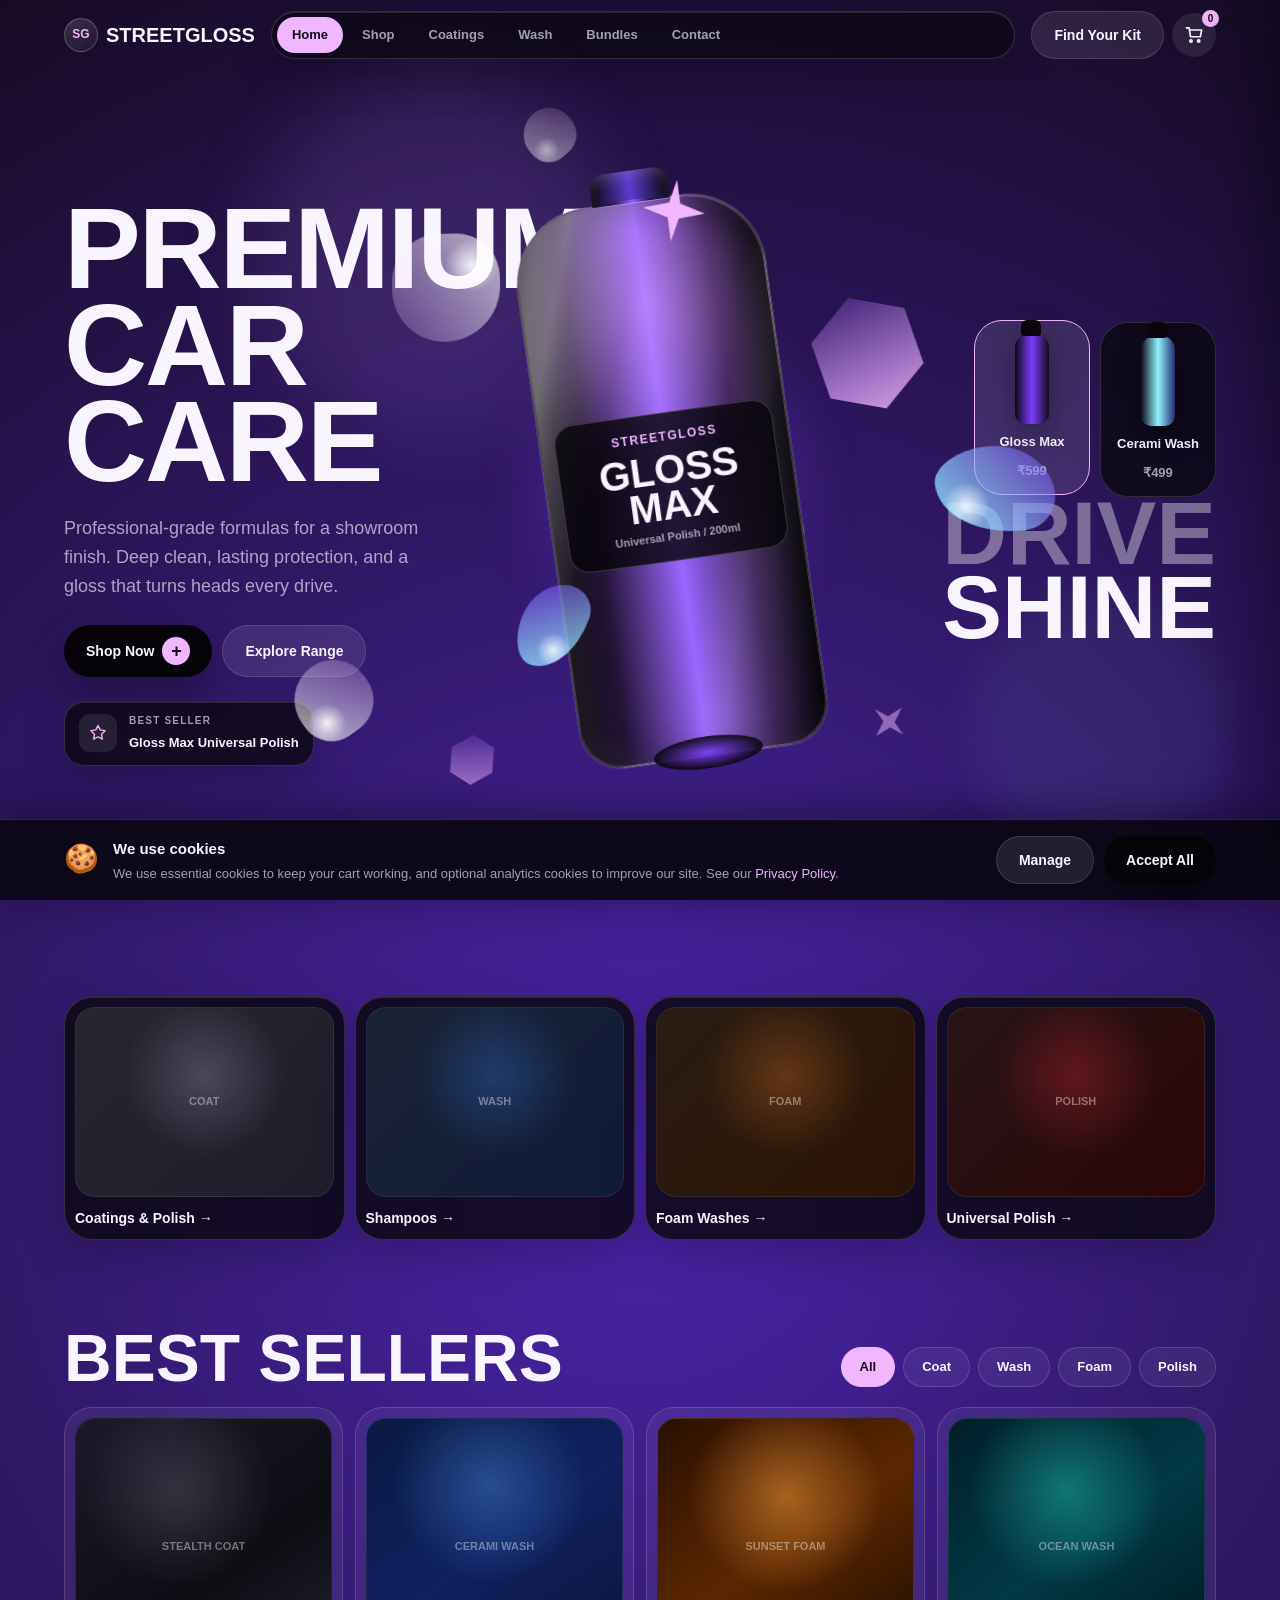
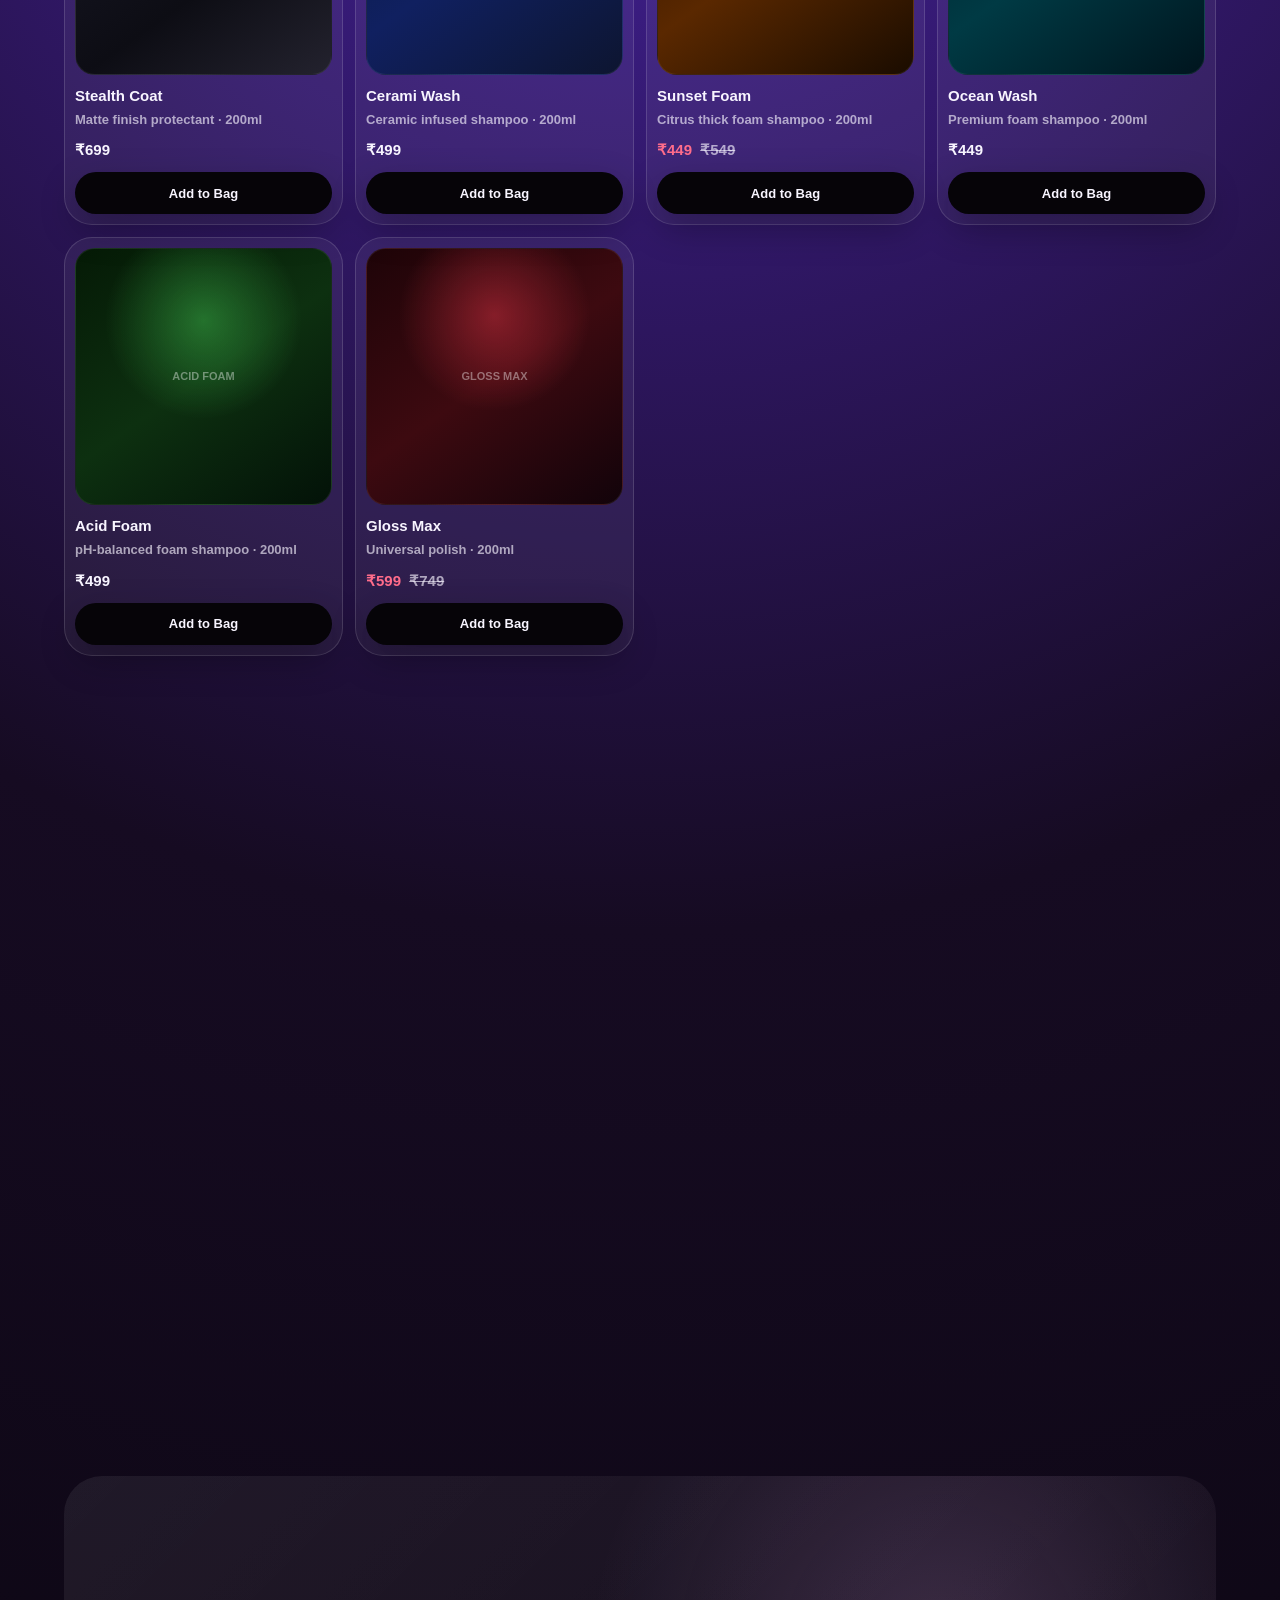
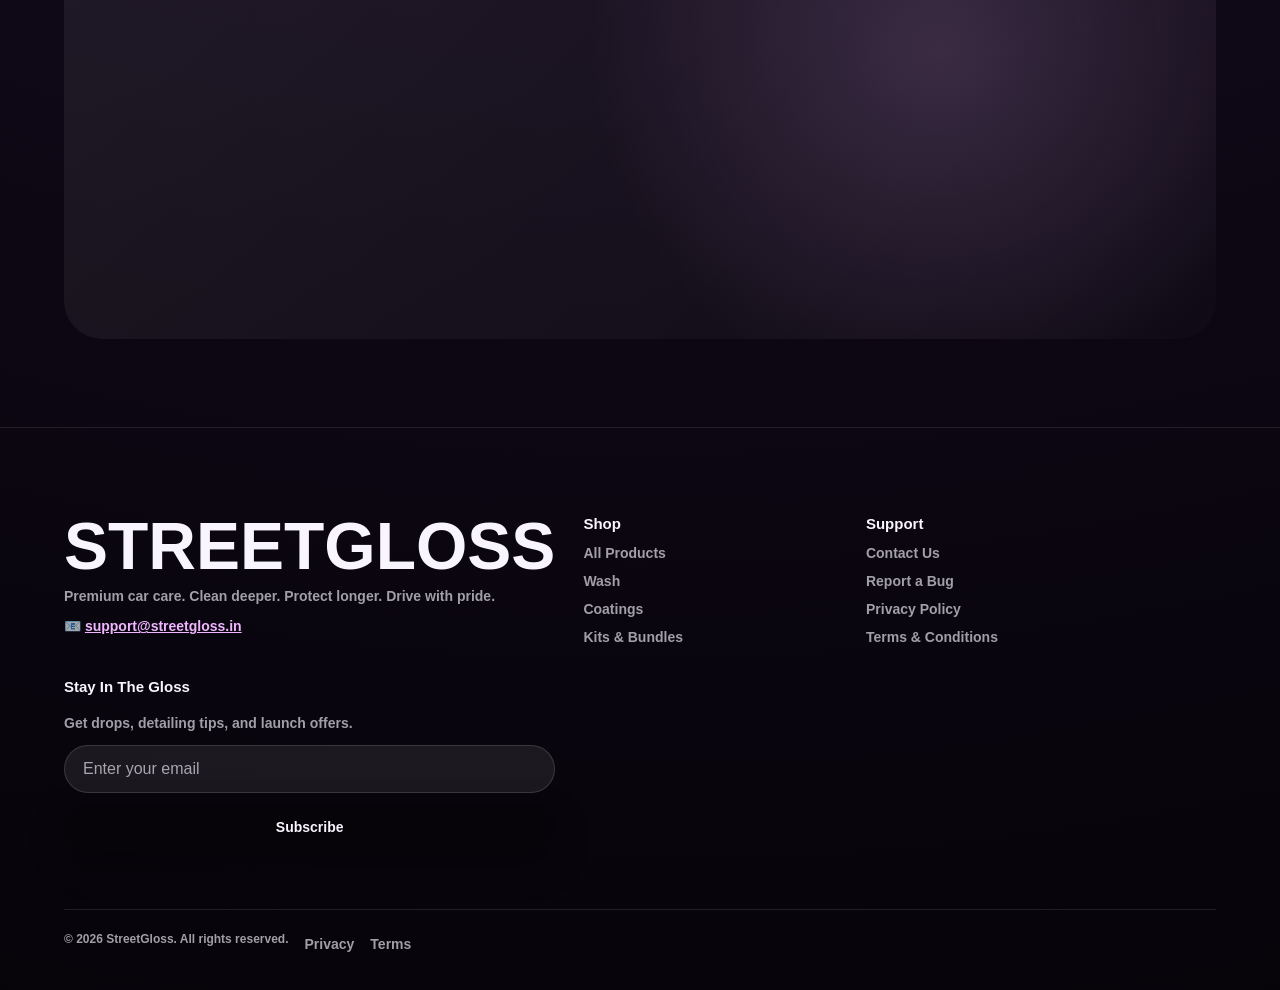
==== commit a95b565c: "feat: real checkout form modal, Razorpay integration, API-wired newsletter, and secure order trackin" ====
--- a/index.html
+++ b/index.html
@@ -5,7 +5,7 @@
     <meta name="viewport" content="width=device-width, initial-scale=1.0, viewport-fit=cover" />
     <meta name="theme-color" content="#0a0810" />
     <!-- Security headers (supplement server-level headers) -->
-    <meta http-equiv="Content-Security-Policy" content="default-src 'self'; script-src 'self' https://cdnjs.cloudflare.com https://fonts.googleapis.com; style-src 'self' 'unsafe-inline' https://fonts.googleapis.com https://fonts.gstatic.com; font-src 'self' https://fonts.gstatic.com; img-src 'self' data:; connect-src 'self'; frame-ancestors 'none'; base-uri 'self'; form-action 'self';" />
+    <meta http-equiv="Content-Security-Policy" content="default-src 'self'; script-src 'self' https://cdnjs.cloudflare.com https://fonts.googleapis.com https://checkout.razorpay.com; style-src 'self' 'unsafe-inline' https://fonts.googleapis.com https://fonts.gstatic.com; font-src 'self' https://fonts.gstatic.com; img-src 'self' data: https://checkout.razorpay.com; connect-src 'self' https://streetgloss-api.radongamingg.workers.dev https://api.razorpay.com; frame-src https://api.razorpay.com https://checkout.razorpay.com; frame-ancestors 'none'; base-uri 'self'; form-action 'self';" />
     <meta name="referrer" content="strict-origin-when-cross-origin" />
     <meta name="apple-mobile-web-app-capable" content="yes" />
     <meta name="apple-mobile-web-app-status-bar-style" content="black-translucent" />
@@ -302,7 +302,7 @@
         <p>Get drops, detailing tips, and launch offers.</p>
         <label>
           <span class="sr-only">Email address</span>
-          <input type="email" placeholder="Enter your email" autocomplete="email" required />
+          <input type="email" id="newsletter-email" placeholder="Enter your email" autocomplete="email" required maxlength="254" />
         </label>
         <button class="button button-primary" type="submit">Subscribe</button>
         <p class="form-note" aria-live="polite"></p>
@@ -352,13 +352,113 @@
       </div>
     </aside>
 
+    <!-- ══════════════════════════════════════
+         CHECKOUT FORM MODAL
+    ═══════════════════════════════════════ -->
+    <div class="modal-overlay" id="checkout-overlay" aria-hidden="true">
+      <div class="modal-box checkout-modal-box" role="dialog" aria-modal="true" aria-labelledby="checkout-modal-title">
+        <button class="modal-close" id="checkout-modal-close" aria-label="Close checkout">
+          <svg viewBox="0 0 24 24" width="18" height="18" fill="none" stroke="currentColor" stroke-width="2.5"><path d="M18 6L6 18M6 6l12 12"/></svg>
+        </button>
+
+        <!-- Step 1: Form -->
+        <div id="checkout-step-form">
+          <h2 id="checkout-modal-title" class="checkout-modal-title">Delivery Details</h2>
+          <p class="checkout-modal-sub">Fill in your details to complete the order</p>
+
+          <form id="checkout-form" novalidate autocomplete="on">
+            <div class="checkout-field-row">
+              <div class="checkout-field">
+                <label for="cf-name">Full Name</label>
+                <input type="text" id="cf-name" name="name" placeholder="Rahul Sharma" required maxlength="80" autocomplete="name" />
+                <span class="field-error" id="err-name"></span>
+              </div>
+              <div class="checkout-field">
+                <label for="cf-phone">Phone</label>
+                <input type="tel" id="cf-phone" name="phone" placeholder="9876543210" required maxlength="10" autocomplete="tel" />
+                <span class="field-error" id="err-phone"></span>
+              </div>
+            </div>
+
+            <div class="checkout-field">
+              <label for="cf-email">Email Address</label>
+              <input type="email" id="cf-email" name="email" placeholder="you@email.com" required maxlength="100" autocomplete="email" />
+              <span class="field-error" id="err-email"></span>
+            </div>
+
+            <div class="checkout-field">
+              <label for="cf-address">Address Line 1</label>
+              <input type="text" id="cf-address" name="address" placeholder="House no, Street, Area" required maxlength="150" autocomplete="address-line1" />
+              <span class="field-error" id="err-address"></span>
+            </div>
+
+            <div class="checkout-field-row">
+              <div class="checkout-field">
+                <label for="cf-city">City</label>
+                <input type="text" id="cf-city" name="city" placeholder="Mumbai" required maxlength="60" autocomplete="address-level2" />
+                <span class="field-error" id="err-city"></span>
+              </div>
+              <div class="checkout-field">
+                <label for="cf-pincode">Pincode</label>
+                <input type="text" id="cf-pincode" name="pincode" placeholder="400001" required maxlength="6" inputmode="numeric" />
+                <span class="field-error" id="err-pincode"></span>
+              </div>
+            </div>
+
+            <div class="checkout-field">
+              <label for="cf-state">State</label>
+              <select id="cf-state" name="state" required autocomplete="address-level1">
+                <option value="" disabled selected>Select your state</option>
+                <option>Andhra Pradesh</option><option>Arunachal Pradesh</option><option>Assam</option>
+                <option>Bihar</option><option>Chhattisgarh</option><option>Goa</option>
+                <option>Gujarat</option><option>Haryana</option><option>Himachal Pradesh</option>
+                <option>Jharkhand</option><option>Karnataka</option><option>Kerala</option>
+                <option>Madhya Pradesh</option><option>Maharashtra</option><option>Manipur</option>
+                <option>Meghalaya</option><option>Mizoram</option><option>Nagaland</option>
+                <option>Odisha</option><option>Punjab</option><option>Rajasthan</option>
+                <option>Sikkim</option><option>Tamil Nadu</option><option>Telangana</option>
+                <option>Tripura</option><option>Uttar Pradesh</option><option>Uttarakhand</option>
+                <option>West Bengal</option><option>Delhi</option><option>Jammu &amp; Kashmir</option>
+                <option>Ladakh</option><option>Chandigarh</option><option>Puducherry</option>
+              </select>
+              <span class="field-error" id="err-state"></span>
+            </div>
+
+            <div class="checkout-summary">
+              <div class="checkout-summary-row">
+                <span>Subtotal</span>
+                <span id="cs-subtotal">₹0</span>
+              </div>
+              <div class="checkout-summary-row">
+                <span>Shipping</span>
+                <span class="free-shipping">FREE</span>
+              </div>
+              <div class="checkout-summary-row checkout-summary-total">
+                <span>Total</span>
+                <strong id="cs-total">₹0</strong>
+              </div>
+            </div>
+
+            <span class="field-error checkout-global-error" id="err-global"></span>
+
+            <button class="button button-primary checkout-pay-btn" type="submit" id="checkout-pay-btn">
+              <span id="checkout-pay-label">Pay <span id="checkout-pay-amount">₹0</span> Securely →</span>
+              <span id="checkout-pay-spinner" class="btn-spinner" hidden>Processing…</span>
+            </button>
+            <p class="cart-secure-note" style="margin-top:12px;">🔒 Secured by Razorpay · Free returns</p>
+          </form>
+        </div>
+      </div>
+    </div>
+
     <!-- Checkout Success Modal -->
     <div class="modal-overlay" id="checkout-success-overlay" aria-hidden="true">
       <div class="modal-box success-box" role="dialog" aria-modal="true" aria-labelledby="checkout-success-title">
-        <div class="success-icon">✅</div>
+        <div class="success-icon">🎉</div>
         <h2 id="checkout-success-title">Order Placed!</h2>
-        <p>Thank you for your order. We'll send a confirmation to your email shortly.</p>
-        <p class="order-id">Order #SG-<span id="order-num"></span></p>
+        <p>Thank you! A confirmation has been sent to your email.</p>
+        <p class="order-id">Order <strong id="order-num-display"></strong></p>
+        <a id="track-order-link" href="track.html" class="button button-secondary" style="display:inline-block;margin-bottom:12px;">Track My Order →</a>
         <button class="button button-primary" id="checkout-success-close">Continue Shopping</button>
       </div>
     </div>
@@ -427,7 +527,7 @@
           </div>
           <label>
             <span>Subject</span>
-            <select name="subject" id="contact-subject">
+            <select name="subject" id="contact-subject" required>
               <option value="">Select a topic…</option>
               <option value="order">Order / Shipping</option>
               <option value="product">Product Question</option>
--- a/styles.css
+++ b/styles.css
@@ -94,7 +94,6 @@
     font-size: clamp(14px, 3.8vw, 16px);
     line-height: 1.6;
     -webkit-font-smoothing: antialiased;
-    transition: background var(--t-lg) var(--ease-snap);
   }
 
   body.foam-theme {
@@ -129,10 +128,8 @@
   }
 
   .site-header.is-scrolled {
-    background: rgba(8, 6, 14, 0.88);
+    background: rgba(8, 6, 16, 0.96);
     border-bottom: 1px solid var(--line);
-    backdrop-filter: blur(24px);
-    -webkit-backdrop-filter: blur(24px);
   }
 
   /* Brand */
@@ -461,7 +458,7 @@
     gap: 10px;
   }
 
-  /* ─── Campaign grid ─── */
+  /* ─── Campaign grid — below fold, skip render until near viewport ─── */
   .campaign-grid {
     display: grid;
     grid-template-columns: 1fr;
@@ -470,9 +467,11 @@
     padding-top: var(--section-gap);
     max-width: var(--max-w);
     margin: 0 auto;
-  }
-
-  /* ─── Wide story ─── */
+    content-visibility: auto;
+    contain-intrinsic-size: 0 600px;
+  }
+
+  /* ─── Wide story — below fold ─── */
   .wide-story {
     display: grid;
     justify-items: start;
@@ -485,6 +484,8 @@
     background:
       radial-gradient(circle at 76% 38%, rgba(240,182,255,0.16), transparent 38%),
       linear-gradient(135deg, rgba(255,255,255,0.07), rgba(255,255,255,0.02));
+    content-visibility: auto;
+    contain-intrinsic-size: 0 300px;
   }
 
   .wide-story p {
@@ -547,6 +548,9 @@
     z-index: var(--z-bg);
     overflow: hidden;
     pointer-events: none;
+    /* Isolate compositing so bubbles don't invalidate other layers */
+    contain: layout paint;
+    will-change: contents;
   }
 
   .bubble {
@@ -565,13 +569,12 @@
     100% { opacity: 0; transform: translateY(-112vh) translateX(26px) rotate(360deg); }
   }
 
-  /* Glass card */
+  /* Glass card — backdrop-filter removed: it blurs animated content behind it every frame.
+     Replaced with a slightly more opaque solid background that looks identical in dark mode. */
   .glass {
     border: 1px solid var(--glass-border);
-    background: var(--glass-bg);
-    box-shadow: inset 0 1px 0 rgba(255,255,255,0.11), 0 14px 44px rgba(0,0,0,0.14);
-    backdrop-filter: blur(20px);
-    -webkit-backdrop-filter: blur(20px);
+    background: rgba(14, 10, 24, 0.88);
+    box-shadow: inset 0 1px 0 rgba(255,255,255,0.11), 0 14px 44px rgba(0,0,0,0.22);
   }
 
   /* ─── Buttons ─── */
@@ -721,6 +724,9 @@
 
   @keyframes pulse-glow { 50% { transform: scale(1.1); opacity: 0.78; } }
 
+  /* hero-product: removed filter:drop-shadow — it's the single most expensive CSS op
+     when combined with 3D transforms and will-change:transform (forces off-screen raster + composite).
+     Shadow effect is now handled by .product-glow below the bottle. */
   .hero-product {
     position: relative;
     width: min(190px, 38vw);
@@ -733,13 +739,13 @@
       radial-gradient(circle at 52% 18%, rgba(240,182,255,0.36), transparent 34%),
       linear-gradient(90deg, #0c0810, #241437 18%, #9a67ff 50%, #351c52 78%, #08060d);
     transform-style: preserve-3d;
-    transform: rotateZ(-8deg);
-    filter: drop-shadow(0 36px 46px rgba(0,0,0,0.5));
     box-shadow:
       inset 16px 0 28px rgba(255,255,255,0.08),
       inset -18px 0 32px rgba(0,0,0,0.38),
       0 0 0 1px rgba(240,182,255,0.13);
     will-change: transform;
+    /* Own compositing layer — GPU handles all rotations without triggering paint */
+    transform: translateZ(0) rotateZ(-8deg);
   }
 
   .bottle-cap {
@@ -778,6 +784,8 @@
     box-shadow: inset 16px 0 28px rgba(255,255,255,0.08), inset -18px 0 32px rgba(0,0,0,0.38);
   }
 
+  /* bottle-shine: will-change promotes it to its own GPU layer so translateX
+     inside overflow:hidden is compositor-clipped, not CPU-painted */
   .bottle-shine {
     position: absolute;
     top: -12%;
@@ -786,6 +794,7 @@
     height: 126%;
     background: linear-gradient(90deg, transparent, rgba(255,255,255,0.28), transparent);
     transform: rotate(18deg);
+    will-change: transform;
     animation: shine 5.6s ease-in-out infinite;
   }
 
@@ -794,6 +803,7 @@
     68%, 100% { transform: translateX(360%) rotate(18deg); }
   }
 
+  /* bottle-label: removed backdrop-filter — it's inside the 3D-transformed bottle */
   .bottle-label {
     position: absolute;
     left: 13px;
@@ -804,10 +814,8 @@
     padding: 14px 12px;
     border: 1px solid rgba(255,255,255,0.18);
     border-radius: 20px;
-    background: rgba(8,6,12,0.62);
+    background: rgba(8,6,12,0.82);
     text-align: center;
-    backdrop-filter: blur(14px);
-    -webkit-backdrop-filter: blur(14px);
   }
 
   .bottle-label span {
@@ -850,15 +858,17 @@
     position: absolute;
     inset: 0;
     pointer-events: none;
+    contain: layout paint;
   }
 
   .particle-layer-bg { z-index: 4; }
   .particle-layer-fg { z-index: 34; }
 
+  /* Each particle gets its own GPU compositor layer — transforms are applied on GPU
+     without triggering any layout or paint on the rest of the page */
   .particle {
     position: absolute;
     display: block;
-    filter: drop-shadow(0 10px 18px rgba(0,0,0,0.22));
     will-change: transform;
   }
 
@@ -909,6 +919,7 @@
     pointer-events: auto;
   }
 
+  /* variant-card: removed backdrop-filter — it's inside the hero where animated content is composited */
   .variant-card {
     display: grid;
     justify-items: center;
@@ -917,11 +928,9 @@
     padding: 13px 12px;
     border: 1px solid var(--glass-border);
     border-radius: var(--r-lg);
-    background: rgba(255,255,255,0.06);
+    background: rgba(14, 10, 24, 0.9);
     color: var(--ink);
     text-align: center;
-    backdrop-filter: blur(14px);
-    -webkit-backdrop-filter: blur(14px);
     transition: border-color var(--t-sm) ease, background var(--t-sm) ease, transform var(--t-sm) ease;
     cursor: pointer;
     -webkit-tap-highlight-color: transparent;
@@ -1416,29 +1425,33 @@
    NEW COMPONENTS — Cart · Modals · Cookie · Kit Finder
    ═══════════════════════════════════════════════════════════ */
 
-/* ─── Shared modal overlay ───────────────────────────────── */
+/* Use display:none when hidden — stops backdrop-filter from occupying GPU compositor layers */
 .modal-overlay {
   position: fixed;
   inset: 0;
   z-index: 200;
-  display: grid;
+  display: none;
   place-items: center;
   padding: 16px;
   background: rgba(4, 3, 10, 0.82);
   backdrop-filter: blur(12px);
   -webkit-backdrop-filter: blur(12px);
-  opacity: 0;
-  pointer-events: none;
-  transition: opacity var(--t-md) ease;
   overflow-y: auto;
 }
 
 .modal-overlay.is-visible {
-  opacity: 1;
+  display: grid;
   pointer-events: auto;
+  animation: overlay-fade var(--t-md) ease both;
+}
+
+@keyframes overlay-fade {
+  from { opacity: 0; }
+  to   { opacity: 1; }
 }
 
 body.modal-open { overflow: hidden; }
+
 
 .modal-box {
   position: relative;
@@ -1477,6 +1490,7 @@
 /* ─── Cart Drawer ────────────────────────────────────────── */
 body.cart-open { overflow: hidden; }
 
+/* Same fix for cart overlay — don't composite when hidden */
 .cart-overlay {
   position: fixed;
   inset: 0;
@@ -1484,14 +1498,16 @@
   background: rgba(4, 3, 10, 0.7);
   backdrop-filter: blur(6px);
   -webkit-backdrop-filter: blur(6px);
+  display: none;
   opacity: 0;
-  pointer-events: none;
   transition: opacity var(--t-md) ease;
 }
 
 .cart-overlay.is-visible {
+  display: block;
   opacity: 1;
   pointer-events: auto;
+  animation: overlay-fade var(--t-md) ease both;
 }
 
 .cart-drawer {
@@ -2258,8 +2274,182 @@
 @media (hover: hover) {
   .product-card:hover {
     border-color: rgba(240,182,255,0.3);
+    /* Use transform only (no box-shadow) — box-shadow triggers paint, transform is GPU-only */
     transform: translateY(-3px);
-    box-shadow: 0 16px 40px rgba(0,0,0,0.3);
-  }
-}
-
+  }
+}
+
+/* ─── Checkout Form Modal ─────────────────────────────────── */
+@layer components {
+  .checkout-modal-box {
+    max-width: 520px;
+    width: 95vw;
+    max-height: 90vh;
+    overflow-y: auto;
+    padding: 32px;
+    scrollbar-width: thin;
+    scrollbar-color: var(--border) transparent;
+  }
+
+  .checkout-modal-title {
+    font-size: 1.4rem;
+    font-weight: 800;
+    margin-bottom: 4px;
+  }
+
+  .checkout-modal-sub {
+    color: var(--muted, #8b82a8);
+    font-size: 0.875rem;
+    margin-bottom: 24px;
+  }
+
+  /* ── Form fields ── */
+  .checkout-field {
+    margin-bottom: 16px;
+  }
+
+  .checkout-field-row {
+    display: grid;
+    grid-template-columns: 1fr 1fr;
+    gap: 12px;
+    margin-bottom: 0;
+  }
+
+  .checkout-field label {
+    display: block;
+    font-size: 0.78rem;
+    font-weight: 700;
+    color: var(--muted, #8b82a8);
+    text-transform: uppercase;
+    letter-spacing: 0.05em;
+    margin-bottom: 7px;
+  }
+
+  .checkout-field input,
+  .checkout-field select {
+    width: 100%;
+    background: var(--surface-2, #1a1528);
+    border: 1px solid var(--border, #2a2240);
+    border-radius: 10px;
+    padding: 11px 14px;
+    color: var(--text, #f0eeff);
+    font-size: 0.95rem;
+    font-family: 'Inter', sans-serif;
+    outline: none;
+    transition: border-color 0.2s, box-shadow 0.2s;
+    appearance: none;
+    -webkit-appearance: none;
+  }
+
+  .checkout-field select {
+    background-image: url("data:image/svg+xml,%3Csvg xmlns='http://www.w3.org/2000/svg' width='12' height='8' viewBox='0 0 12 8'%3E%3Cpath d='M1 1l5 5 5-5' stroke='%238b82a8' stroke-width='1.8' fill='none' stroke-linecap='round'/%3E%3C/svg%3E");
+    background-repeat: no-repeat;
+    background-position: right 14px center;
+    padding-right: 36px;
+  }
+
+  .checkout-field input::placeholder { color: var(--muted, #8b82a8); opacity: 0.7; }
+  .checkout-field input:focus,
+  .checkout-field select:focus {
+    border-color: var(--accent, #7c3aed);
+    box-shadow: 0 0 0 3px rgba(124, 58, 237, 0.2);
+  }
+
+  /* ── Field errors ── */
+  .field-error {
+    display: block;
+    font-size: 0.78rem;
+    color: #f87171;
+    margin-top: 5px;
+    min-height: 1.1em;
+  }
+
+  .checkout-global-error {
+    display: block;
+    font-size: 0.85rem;
+    color: #f87171;
+    margin-bottom: 10px;
+    text-align: center;
+    min-height: 1.2em;
+  }
+
+  /* ── Order summary in form ── */
+  .checkout-summary {
+    background: var(--surface-2, #1a1528);
+    border: 1px solid var(--border, #2a2240);
+    border-radius: 10px;
+    padding: 14px 16px;
+    margin: 20px 0 16px;
+  }
+
+  .checkout-summary-row {
+    display: flex;
+    justify-content: space-between;
+    align-items: center;
+    font-size: 0.9rem;
+    padding: 4px 0;
+    color: var(--muted, #8b82a8);
+  }
+
+  .checkout-summary-total {
+    border-top: 1px solid var(--border, #2a2240);
+    margin-top: 8px;
+    padding-top: 10px;
+    font-size: 1rem;
+    color: var(--text, #f0eeff);
+  }
+
+  .checkout-summary-total strong {
+    color: var(--accent-light, #a855f7);
+    font-size: 1.1rem;
+  }
+
+  /* ── Pay button ── */
+  .checkout-pay-btn {
+    width: 100%;
+    padding: 14px;
+    font-size: 1rem;
+    font-weight: 800;
+    display: flex;
+    align-items: center;
+    justify-content: center;
+    gap: 8px;
+    min-height: 52px;
+  }
+
+  .checkout-pay-btn:disabled {
+    opacity: 0.65;
+    cursor: not-allowed;
+  }
+
+  /* Spinner animation for processing state */
+  .btn-spinner {
+    display: inline-flex;
+    align-items: center;
+    gap: 8px;
+  }
+  .btn-spinner::before {
+    content: '';
+    width: 16px;
+    height: 16px;
+    border: 2px solid rgba(255,255,255,0.3);
+    border-top-color: #fff;
+    border-radius: 50%;
+    animation: spin 0.7s linear infinite;
+    flex-shrink: 0;
+  }
+  @keyframes spin { to { transform: rotate(360deg); } }
+
+  /* ── Success modal enhancements ── */
+  .success-box .order-id {
+    font-size: 1.1rem;
+    margin: 8px 0 20px;
+    color: var(--accent-light, #a855f7);
+  }
+
+  /* ── Responsive ── */
+  @media (max-width: 480px) {
+    .checkout-modal-box { padding: 24px 18px; }
+    .checkout-field-row { grid-template-columns: 1fr; }
+  }
+}
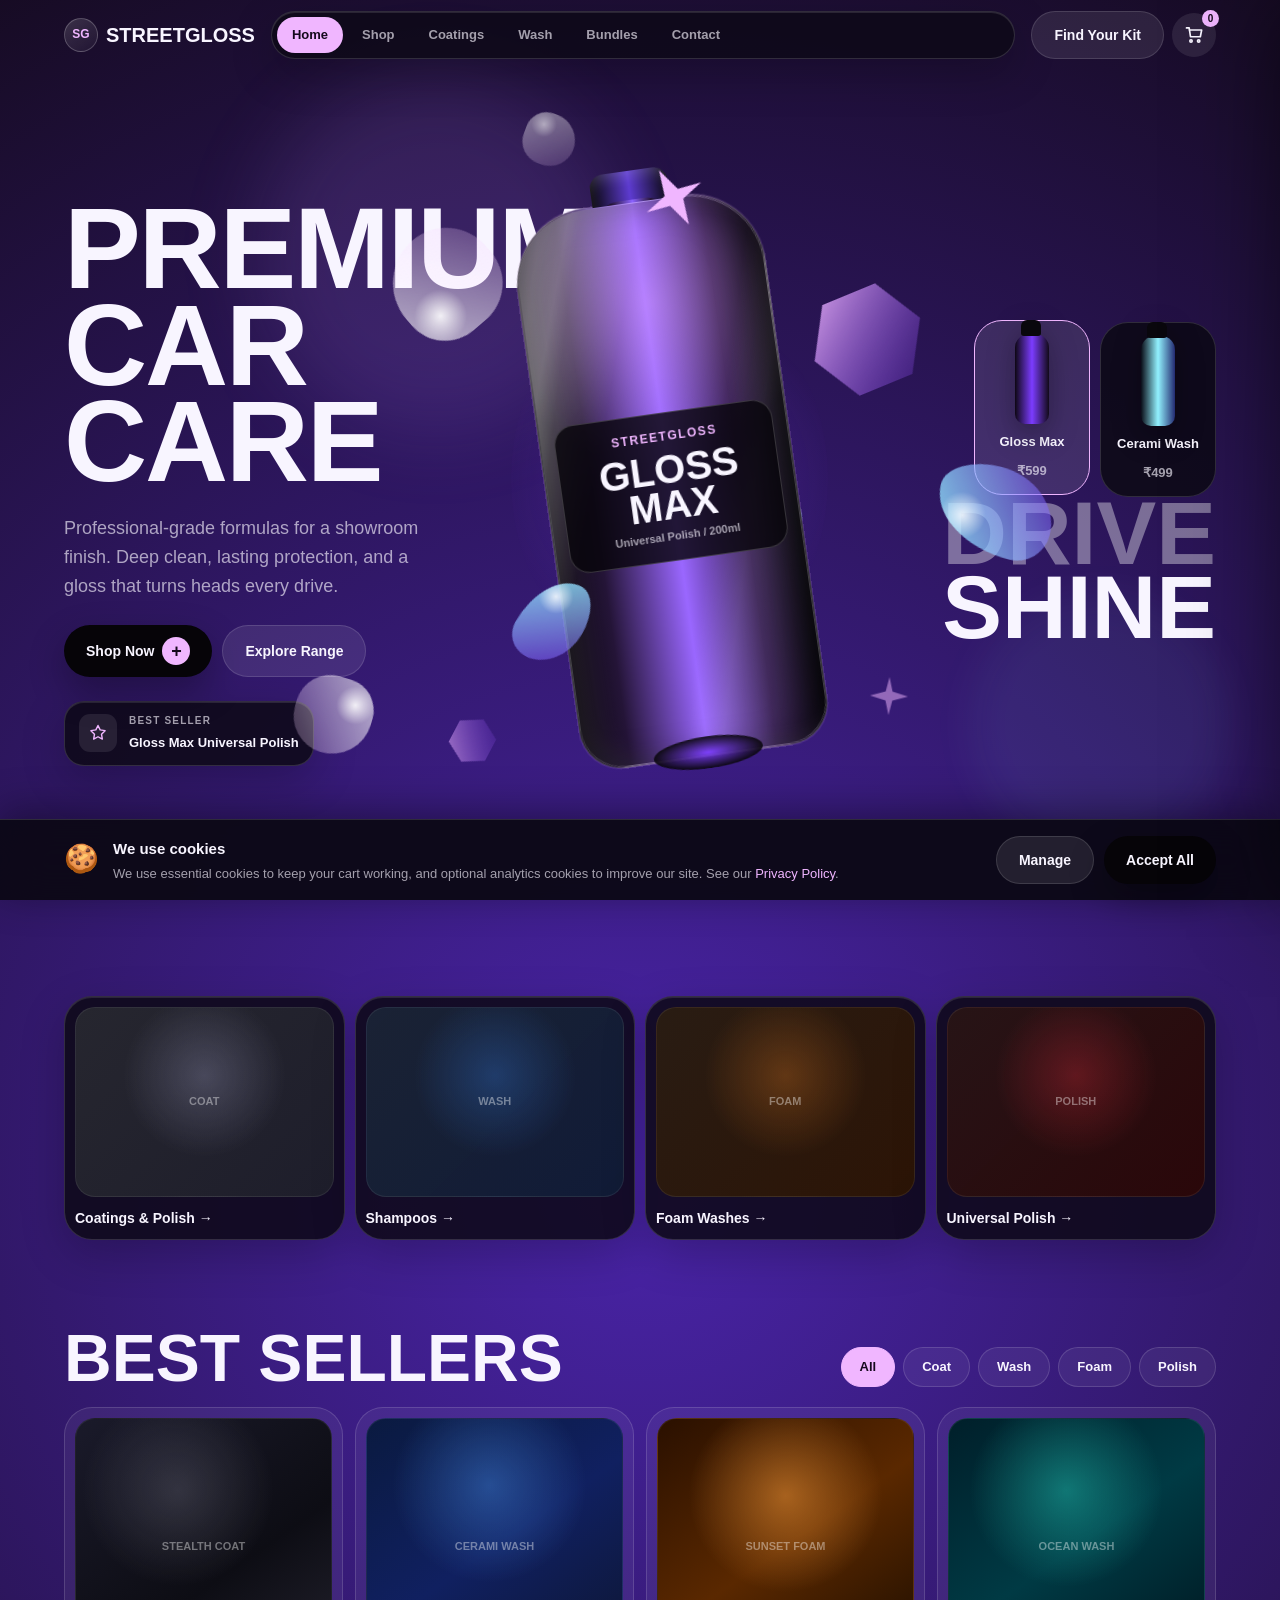
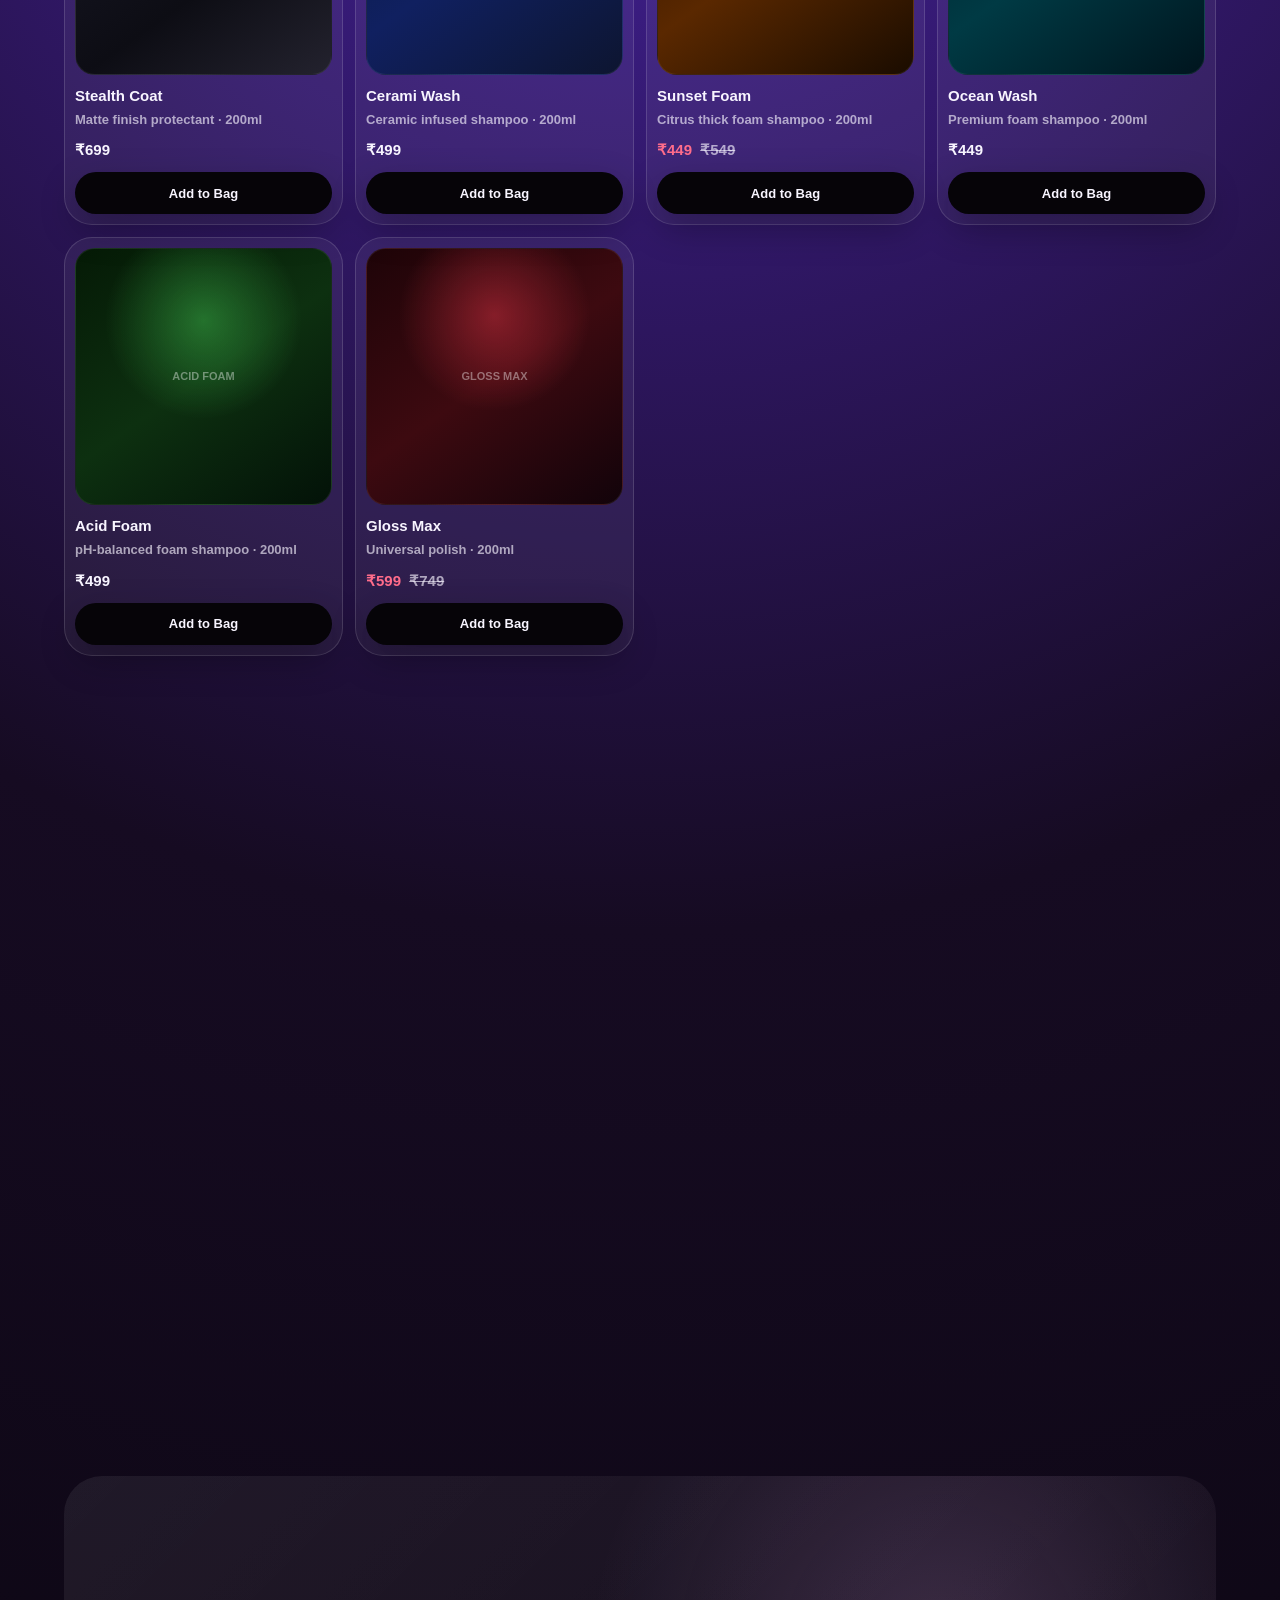
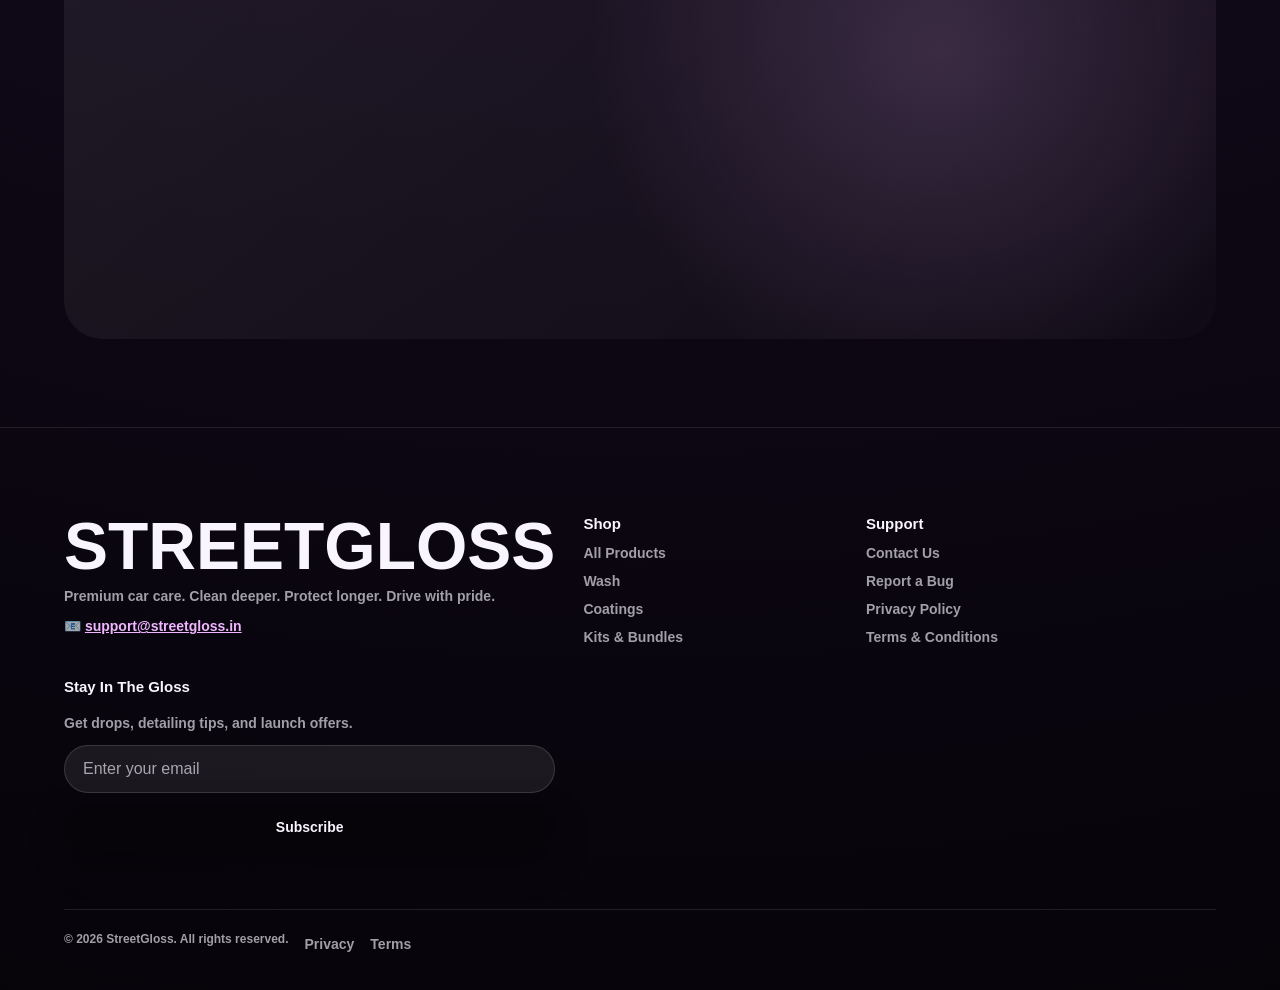
==== commit e39fb6a2: "fix(checkout): scope button span styles and fix overlapping payment layout" ====
--- a/index.html
+++ b/index.html
@@ -100,7 +100,7 @@
               lasting protection, and a gloss that turns heads every drive.
             </p>
             <div class="hero-actions">
-              <a class="button button-primary" href="#products">Shop Now <span>+</span></a>
+              <a class="button button-primary" href="#products">Shop Now <span class="btn-badge">+</span></a>
               <a class="button button-secondary" href="#coatings">Explore Range</a>
             </div>
             <div class="award-badge glass">
@@ -348,7 +348,12 @@
           <strong id="cart-grand-total">₹0</strong>
         </div>
         <button class="button button-primary cart-checkout-btn" id="checkout-btn" type="button">Checkout →</button>
-        <p class="cart-secure-note">🔒 Secure checkout · Free returns</p>
+        <div class="cart-secure-badge">
+          <svg viewBox="0 0 24 24" width="14" height="14" fill="currentColor">
+            <path d="M18 8h-1V6c0-2.76-2.24-5-5-5S7 3.24 7 6v2H6c-1.1 0-2 .9-2 2v10c0 1.1.9 2 2 2h12c1.1 0 2-.9 2-2V10c0-1.1-.9-2-2-2zm-6 9c-1.1 0-2-.9-2-2s.9-2 2-2 2 .9 2 2-.9 2-2 2zm3.1-9H8.9V6c0-1.71 1.39-3.1 3.1-3.1 1.71 0 3.1 1.39 3.1 3.1v2z"/>
+          </svg>
+          <span>Secure checkout · Free returns</span>
+        </div>
       </div>
     </aside>
 
@@ -445,7 +450,12 @@
               <span id="checkout-pay-label">Pay <span id="checkout-pay-amount">₹0</span> Securely →</span>
               <span id="checkout-pay-spinner" class="btn-spinner" hidden>Processing…</span>
             </button>
-            <p class="cart-secure-note" style="margin-top:12px;">🔒 Secured by Razorpay · Free returns</p>
+            <div class="checkout-secure-badge">
+              <svg viewBox="0 0 24 24" width="14" height="14" fill="currentColor">
+                <path d="M18 8h-1V6c0-2.76-2.24-5-5-5S7 3.24 7 6v2H6c-1.1 0-2 .9-2 2v10c0 1.1.9 2 2 2h12c1.1 0 2-.9 2-2V10c0-1.1-.9-2-2-2zm-6 9c-1.1 0-2-.9-2-2s.9-2 2-2 2 .9 2 2-.9 2-2 2zm3.1-9H8.9V6c0-1.71 1.39-3.1 3.1-3.1 1.71 0 3.1 1.39 3.1 3.1v2z"/>
+              </svg>
+              <span>Secured by <strong>Razorpay</strong> · Free returns</span>
+            </div>
           </form>
         </div>
       </div>
--- a/styles.css
+++ b/styles.css
@@ -550,7 +550,6 @@
     pointer-events: none;
     /* Isolate compositing so bubbles don't invalidate other layers */
     contain: layout paint;
-    will-change: contents;
   }
 
   .bubble {
@@ -560,6 +559,7 @@
     border-radius: var(--r-pill);
     background: radial-gradient(circle at 30% 25%, rgba(255,255,255,0.82), rgba(255,255,255,0.05) 38%, rgba(184,132,255,0.04) 100%);
     opacity: 0;
+    will-change: transform;
     animation: float-up linear forwards;
   }
 
@@ -599,7 +599,7 @@
     -webkit-tap-highlight-color: transparent;
   }
 
-  .button span {
+  .button .btn-badge {
     display: grid;
     place-items: center;
     width: 28px;
@@ -717,12 +717,12 @@
     width: 70%;
     height: 70%;
     border-radius: 50%;
-    background: radial-gradient(circle, rgba(240,182,255,0.48), rgba(124,60,255,0.15) 46%, transparent 72%);
-    filter: blur(18px);
+    background: radial-gradient(circle, rgba(240,182,255,0.4), rgba(124,60,255,0.12) 34%, transparent 68%);
+    will-change: transform, opacity;
     animation: pulse-glow 3.8s ease-in-out infinite;
   }
 
-  @keyframes pulse-glow { 50% { transform: scale(1.1); opacity: 0.78; } }
+  @keyframes pulse-glow { 50% { transform: scale(1.08); opacity: 0.7; } }
 
   /* hero-product: removed filter:drop-shadow — it's the single most expensive CSS op
      when combined with 3D transforms and will-change:transform (forces off-screen raster + composite).
@@ -782,6 +782,8 @@
       radial-gradient(circle at 52% 18%, rgba(240,182,255,0.34), transparent 34%),
       linear-gradient(90deg, #0c0810, #241437 18%, #9a67ff 50%, #351c52 78%, #08060d);
     box-shadow: inset 16px 0 28px rgba(255,255,255,0.08), inset -18px 0 32px rgba(0,0,0,0.38);
+    transform: translateZ(0); /* preserves GPU compositing context */
+    -webkit-mask-image: -webkit-radial-gradient(white, black); /* forces hardware accelerated clip mask on WebKit */
   }
 
   /* bottle-shine: will-change promotes it to its own GPU layer so translateX
@@ -891,14 +893,12 @@
 
   .hex {
     width: 76px; height: 68px;
-    clip-path: polygon(25% 0, 75% 0, 100% 50%, 75% 100%, 25% 100%, 0 50%);
-    background: linear-gradient(145deg, rgba(240,182,255,0.88), rgba(124,60,255,0.2));
+    background: url("data:image/svg+xml,%3Csvg xmlns='http://www.w3.org/2000/svg' viewBox='0 0 100 86'%3E%3Cpolygon points='25,0 75,0 100,43 75,86 25,86 0,43' fill='url(%23g)'/%3E%3Cdefs%3E%3ClinearGradient id='g' x1='0%25' y1='0%25' x2='100%25' y2='100%25'%3E%3Cstop offset='0%25' stop-color='%23f0b6ff' stop-opacity='0.88'/%3E%3Cstop offset='100%25' stop-color='%237c3aed' stop-opacity='0.2'/%3E%3C/linearGradient%3E%3C/defs%3E%3C/svg%3E") no-repeat center/contain;
   }
 
   .spark {
     width: 70px; height: 70px;
-    background: var(--pink);
-    clip-path: polygon(50% 0, 59% 38%, 100% 50%, 59% 62%, 50% 100%, 41% 62%, 0 50%, 41% 38%);
+    background: url("data:image/svg+xml,%3Csvg xmlns='http://www.w3.org/2000/svg' viewBox='0 0 100 100'%3E%3Cpolygon points='50,0 59,38 100,50 59,62 50,100 41,62 0,50 41,38' fill='%23f0b6ff'/%3E%3C/svg%3E") no-repeat center/contain;
   }
 
   .p1  { top: 23%; left: 30%; width: 108px; height: 108px; }
@@ -1183,6 +1183,10 @@
 /* ─── Utilities ──────────────────────────────────────────── */
 @layer utilities {
 
+  [hidden] {
+    display: none !important;
+  }
+
   /* Header CTA hidden on mobile — must live in utilities so it beats
      .button { display: inline-flex } from @layer components */
   .header-cta { display: none; }
@@ -1720,11 +1724,39 @@
   font-size: 16px;
 }
 
-.cart-secure-note {
-  text-align: center;
-  font-size: 12px;
-  color: var(--muted);
-  margin-top: 4px;
+.cart-secure-badge {
+  display: flex;
+  align-items: center;
+  justify-content: center;
+  gap: 6px;
+  margin-top: 10px;
+  font-size: 0.75rem;
+  color: var(--muted, #8b82a8);
+}
+
+.cart-secure-badge svg {
+  color: var(--success, #72f2b4);
+  flex-shrink: 0;
+}
+
+.checkout-secure-badge {
+  display: flex;
+  align-items: center;
+  justify-content: center;
+  gap: 6px;
+  margin-top: 16px;
+  font-size: 0.8rem;
+  color: var(--muted, #8b82a8);
+}
+
+.checkout-secure-badge svg {
+  color: var(--success, #72f2b4);
+  flex-shrink: 0;
+}
+
+.checkout-secure-badge strong {
+  color: var(--text, #f0eeff);
+  font-weight: 600;
 }
 
 /* ─── Success Modal ──────────────────────────────────────── */
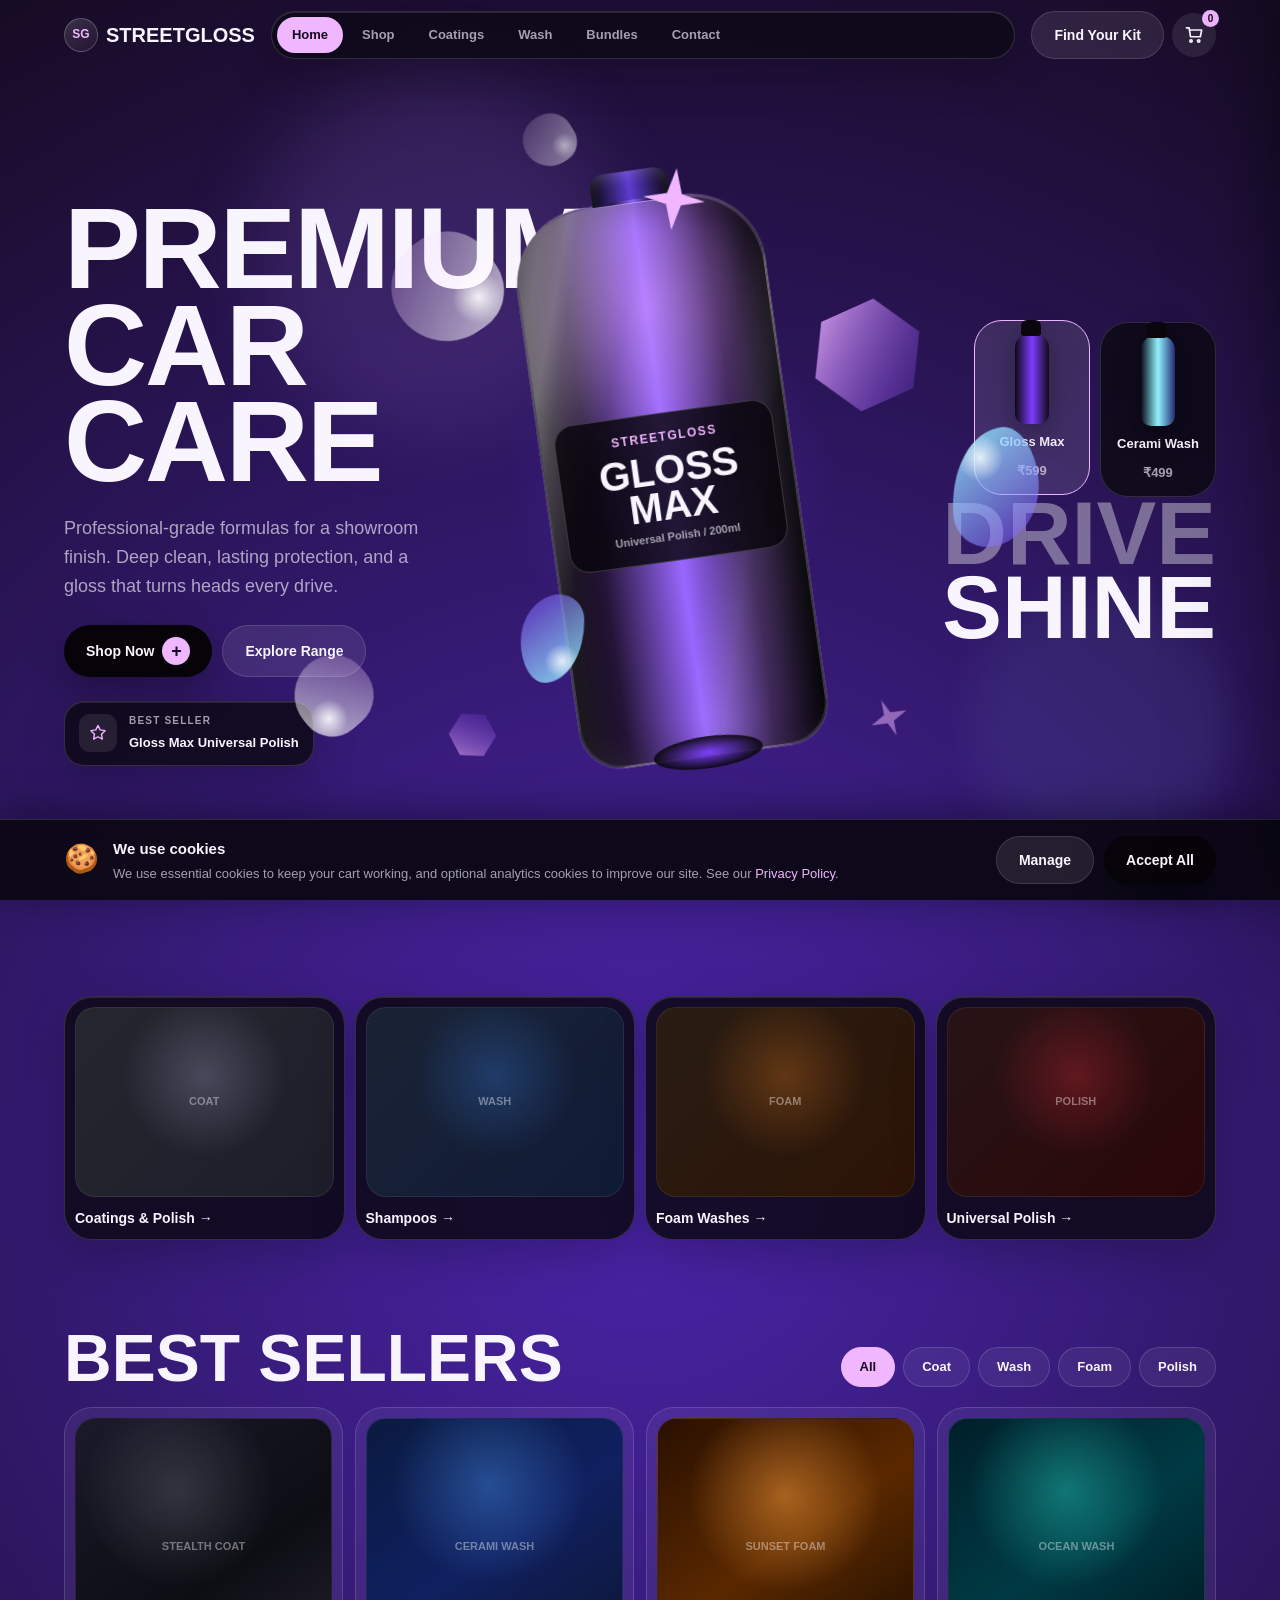
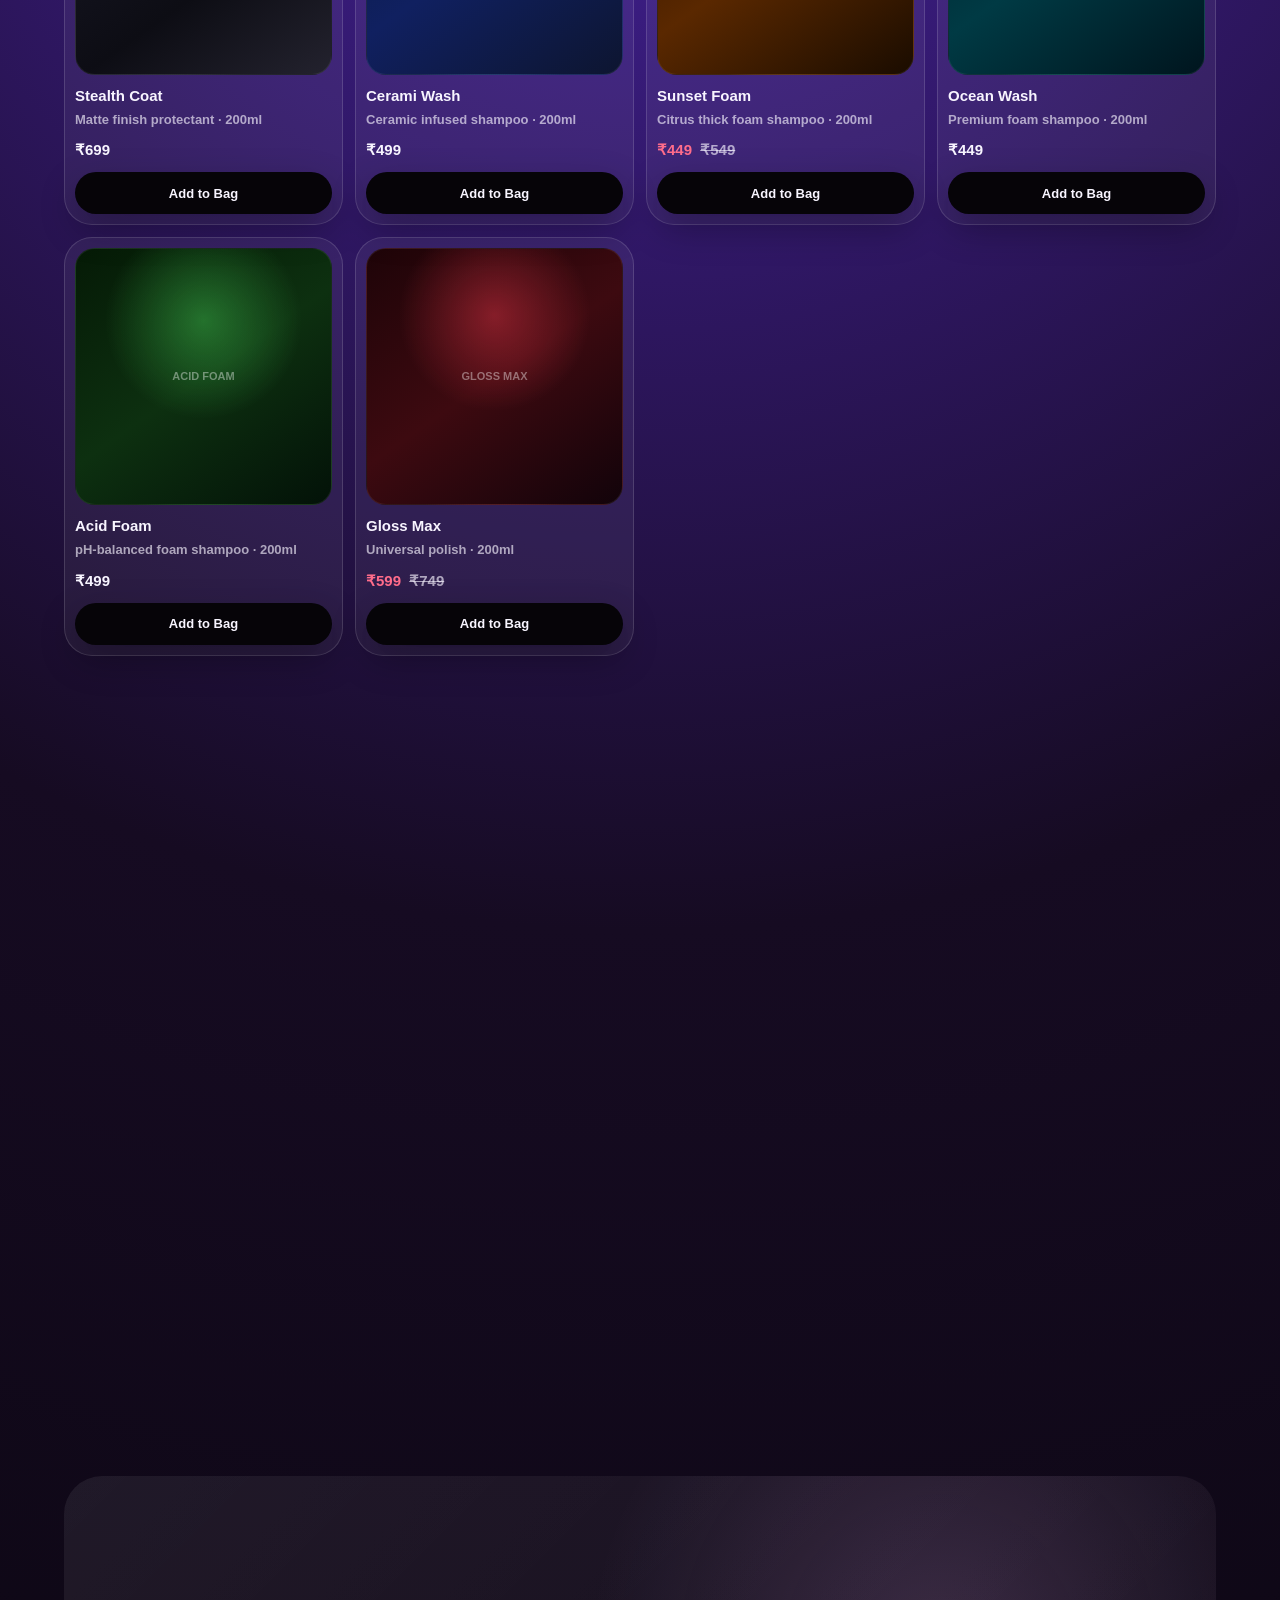
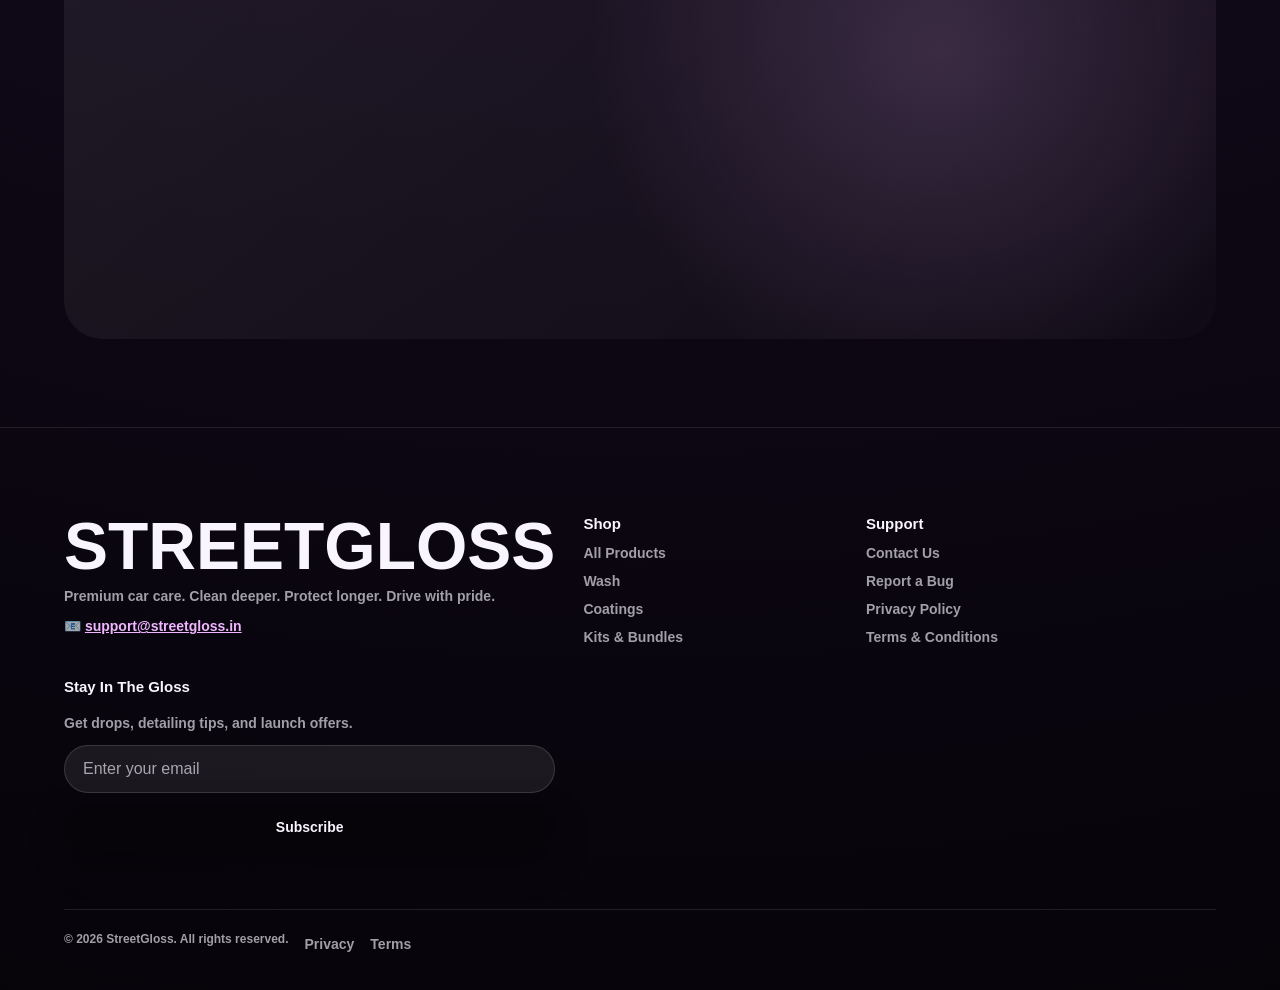
==== commit 0d2e9fcc: "fix(checkout): remove free returns and make pay button highly visible" ====
--- a/index.html
+++ b/index.html
@@ -352,7 +352,7 @@
           <svg viewBox="0 0 24 24" width="14" height="14" fill="currentColor">
             <path d="M18 8h-1V6c0-2.76-2.24-5-5-5S7 3.24 7 6v2H6c-1.1 0-2 .9-2 2v10c0 1.1.9 2 2 2h12c1.1 0 2-.9 2-2V10c0-1.1-.9-2-2-2zm-6 9c-1.1 0-2-.9-2-2s.9-2 2-2 2 .9 2 2-.9 2-2 2zm3.1-9H8.9V6c0-1.71 1.39-3.1 3.1-3.1 1.71 0 3.1 1.39 3.1 3.1v2z"/>
           </svg>
-          <span>Secure checkout · Free returns</span>
+          <span>Secure checkout</span>
         </div>
       </div>
     </aside>
@@ -454,7 +454,7 @@
               <svg viewBox="0 0 24 24" width="14" height="14" fill="currentColor">
                 <path d="M18 8h-1V6c0-2.76-2.24-5-5-5S7 3.24 7 6v2H6c-1.1 0-2 .9-2 2v10c0 1.1.9 2 2 2h12c1.1 0 2-.9 2-2V10c0-1.1-.9-2-2-2zm-6 9c-1.1 0-2-.9-2-2s.9-2 2-2 2 .9 2 2-.9 2-2 2zm3.1-9H8.9V6c0-1.71 1.39-3.1 3.1-3.1 1.71 0 3.1 1.39 3.1 3.1v2z"/>
               </svg>
-              <span>Secured by <strong>Razorpay</strong> · Free returns</span>
+              <span>Secured by <strong>Razorpay</strong></span>
             </div>
           </form>
         </div>
--- a/styles.css
+++ b/styles.css
@@ -2447,11 +2447,31 @@
     justify-content: center;
     gap: 8px;
     min-height: 52px;
+    background: linear-gradient(135deg, var(--purple-2), var(--pink));
+    color: #0c0714;
+    border: none;
+    box-shadow: 0 8px 24px rgba(124, 60, 255, 0.4);
+    transition: all var(--t-sm) var(--ease-out);
+  }
+
+  @media (hover: hover) {
+    .checkout-pay-btn:hover {
+      transform: translateY(-2px);
+      box-shadow: 0 12px 28px rgba(124, 60, 255, 0.55);
+      background: linear-gradient(135deg, var(--purple-2), #f5c4ff);
+    }
+  }
+
+  .checkout-pay-btn:active {
+    transform: translateY(0);
+    box-shadow: 0 6px 16px rgba(124, 60, 255, 0.3);
   }
 
   .checkout-pay-btn:disabled {
     opacity: 0.65;
     cursor: not-allowed;
+    background: var(--muted);
+    color: var(--canvas);
   }
 
   /* Spinner animation for processing state */
@@ -2464,8 +2484,8 @@
     content: '';
     width: 16px;
     height: 16px;
-    border: 2px solid rgba(255,255,255,0.3);
-    border-top-color: #fff;
+    border: 2px solid rgba(12, 7, 20, 0.25);
+    border-top-color: #0c0714;
     border-radius: 50%;
     animation: spin 0.7s linear infinite;
     flex-shrink: 0;
